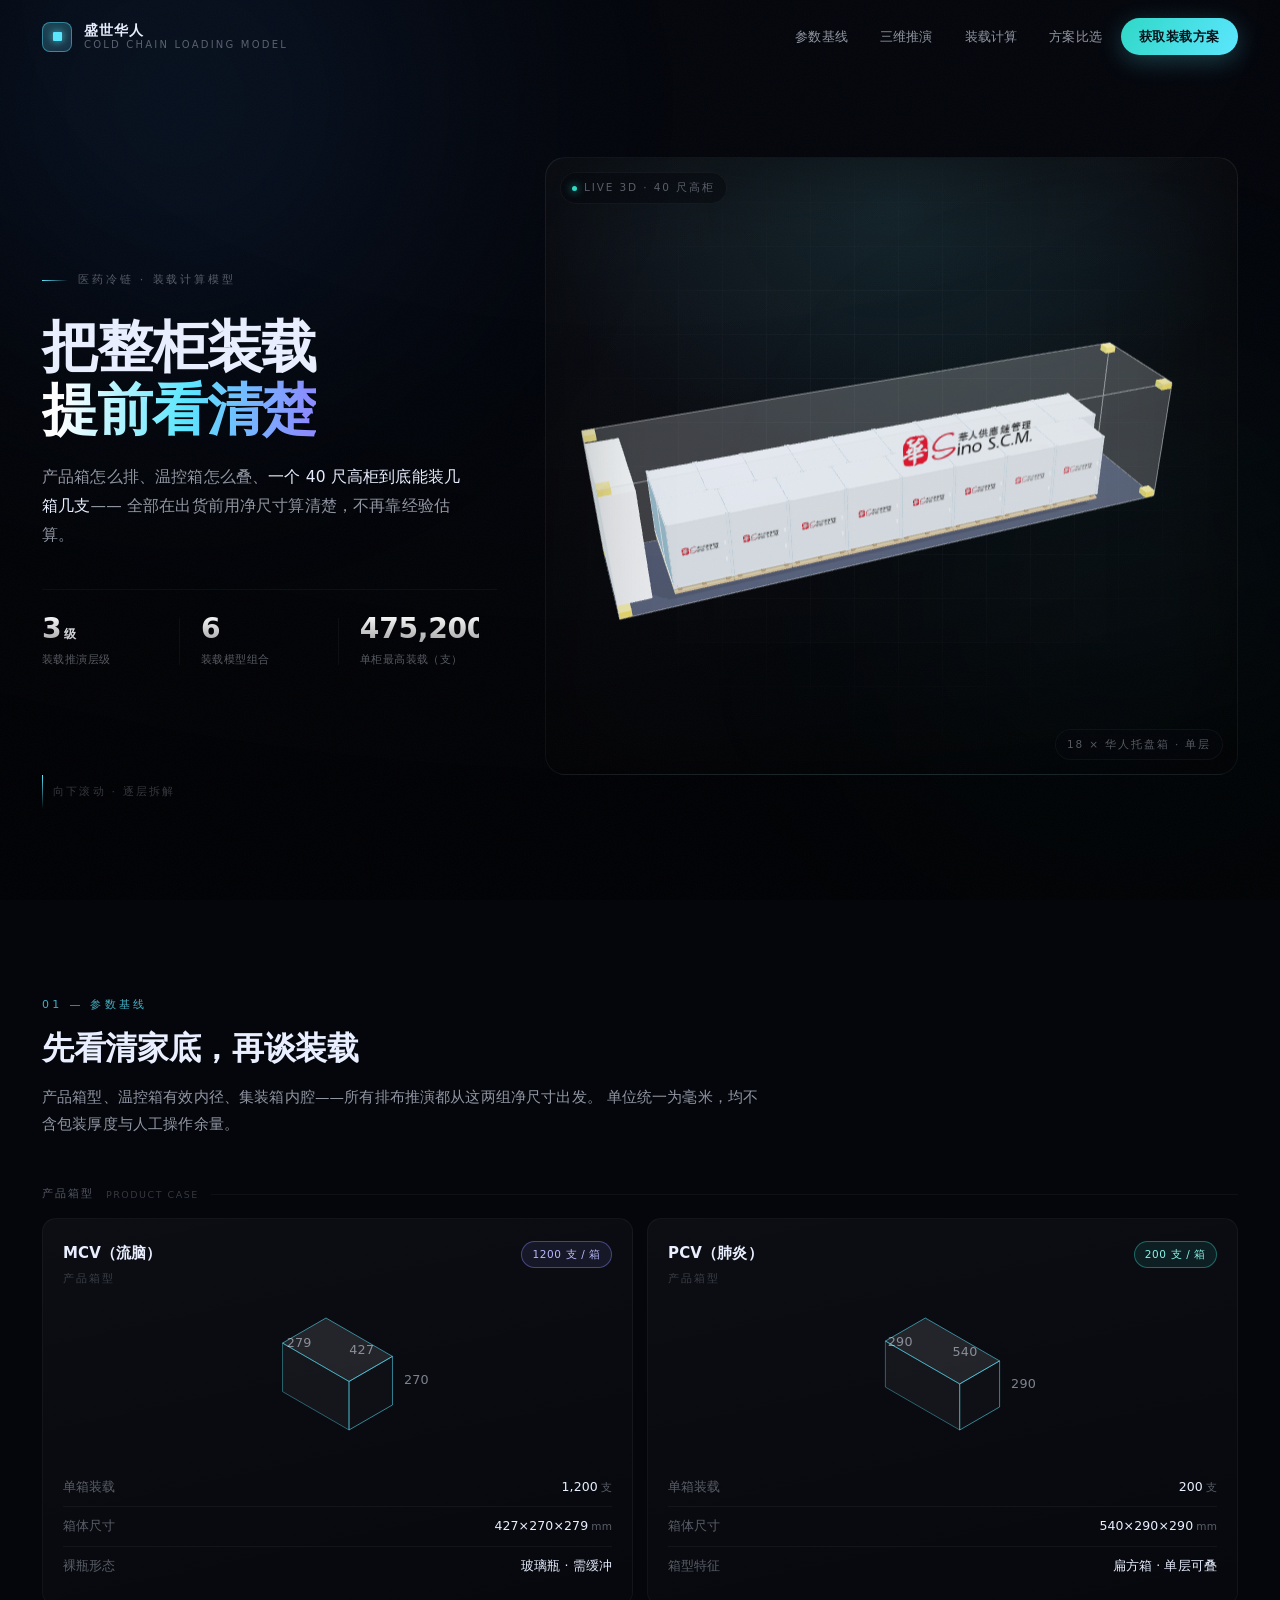
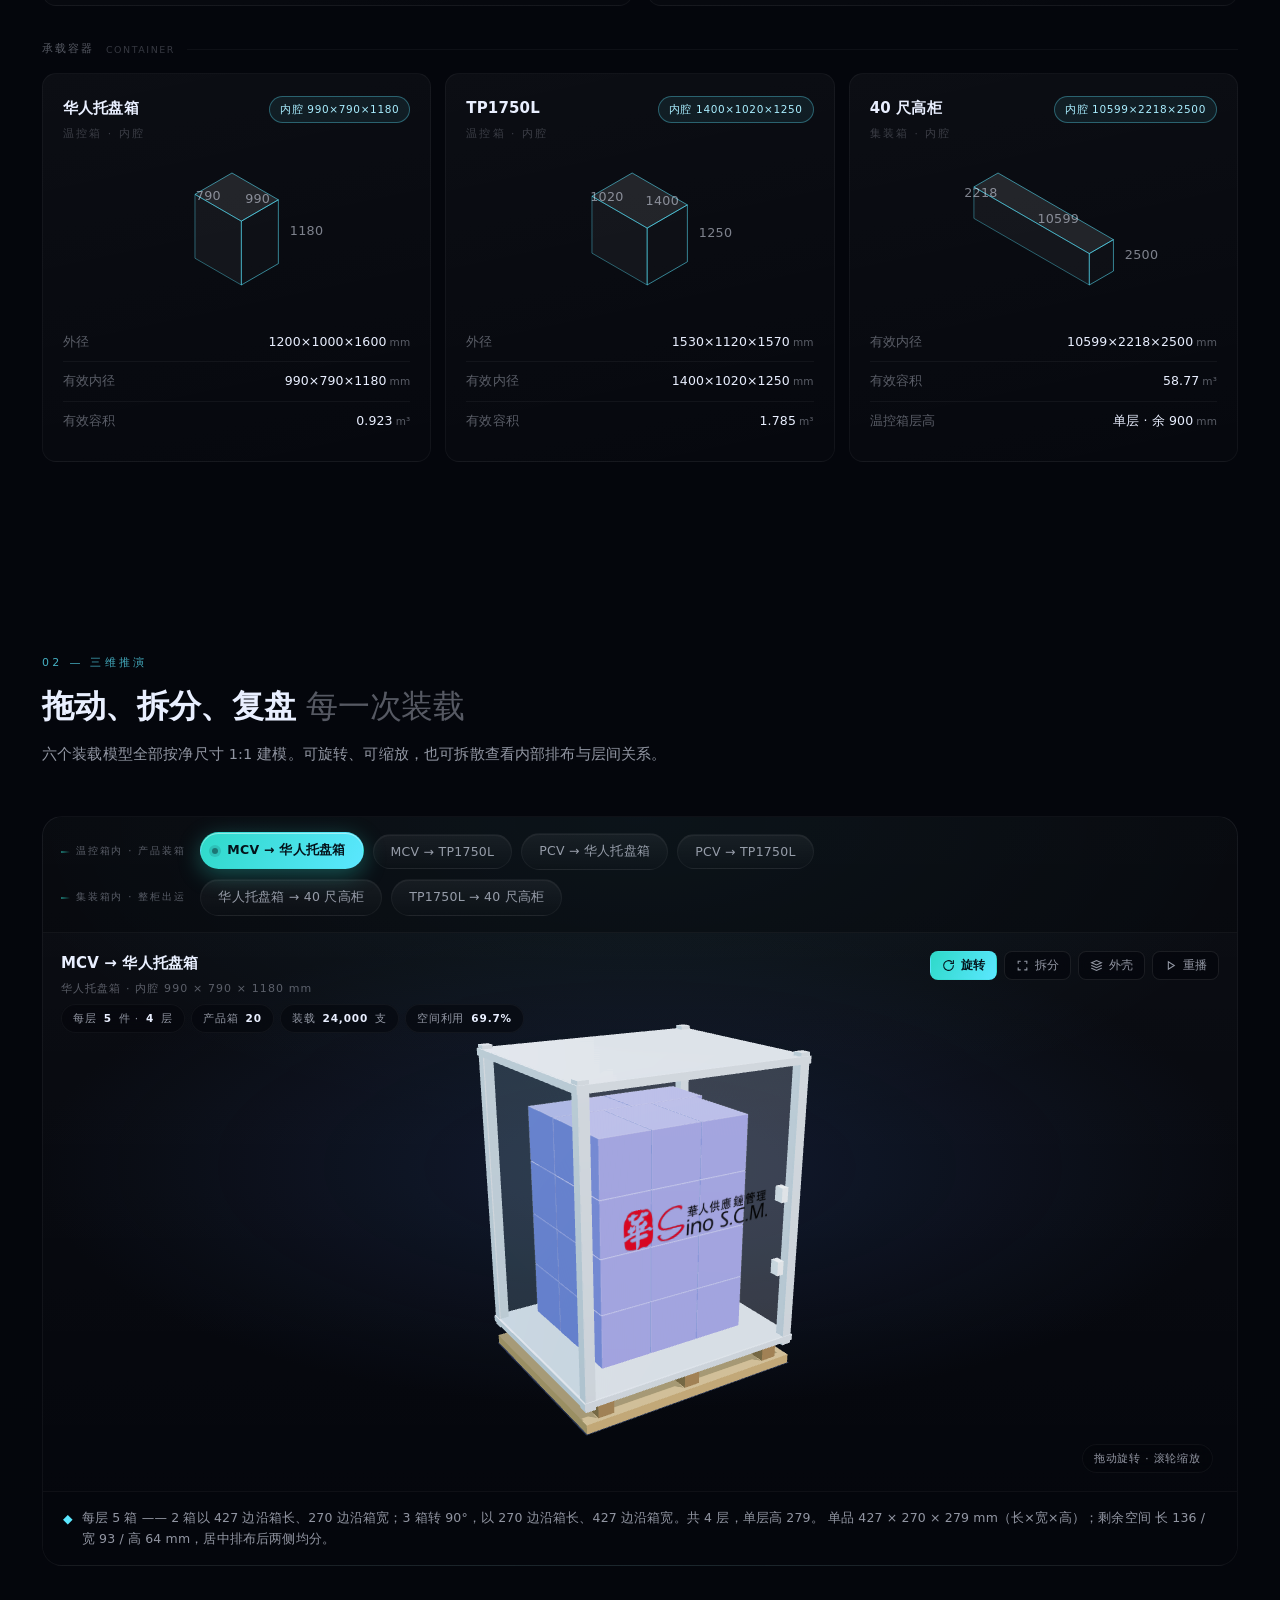
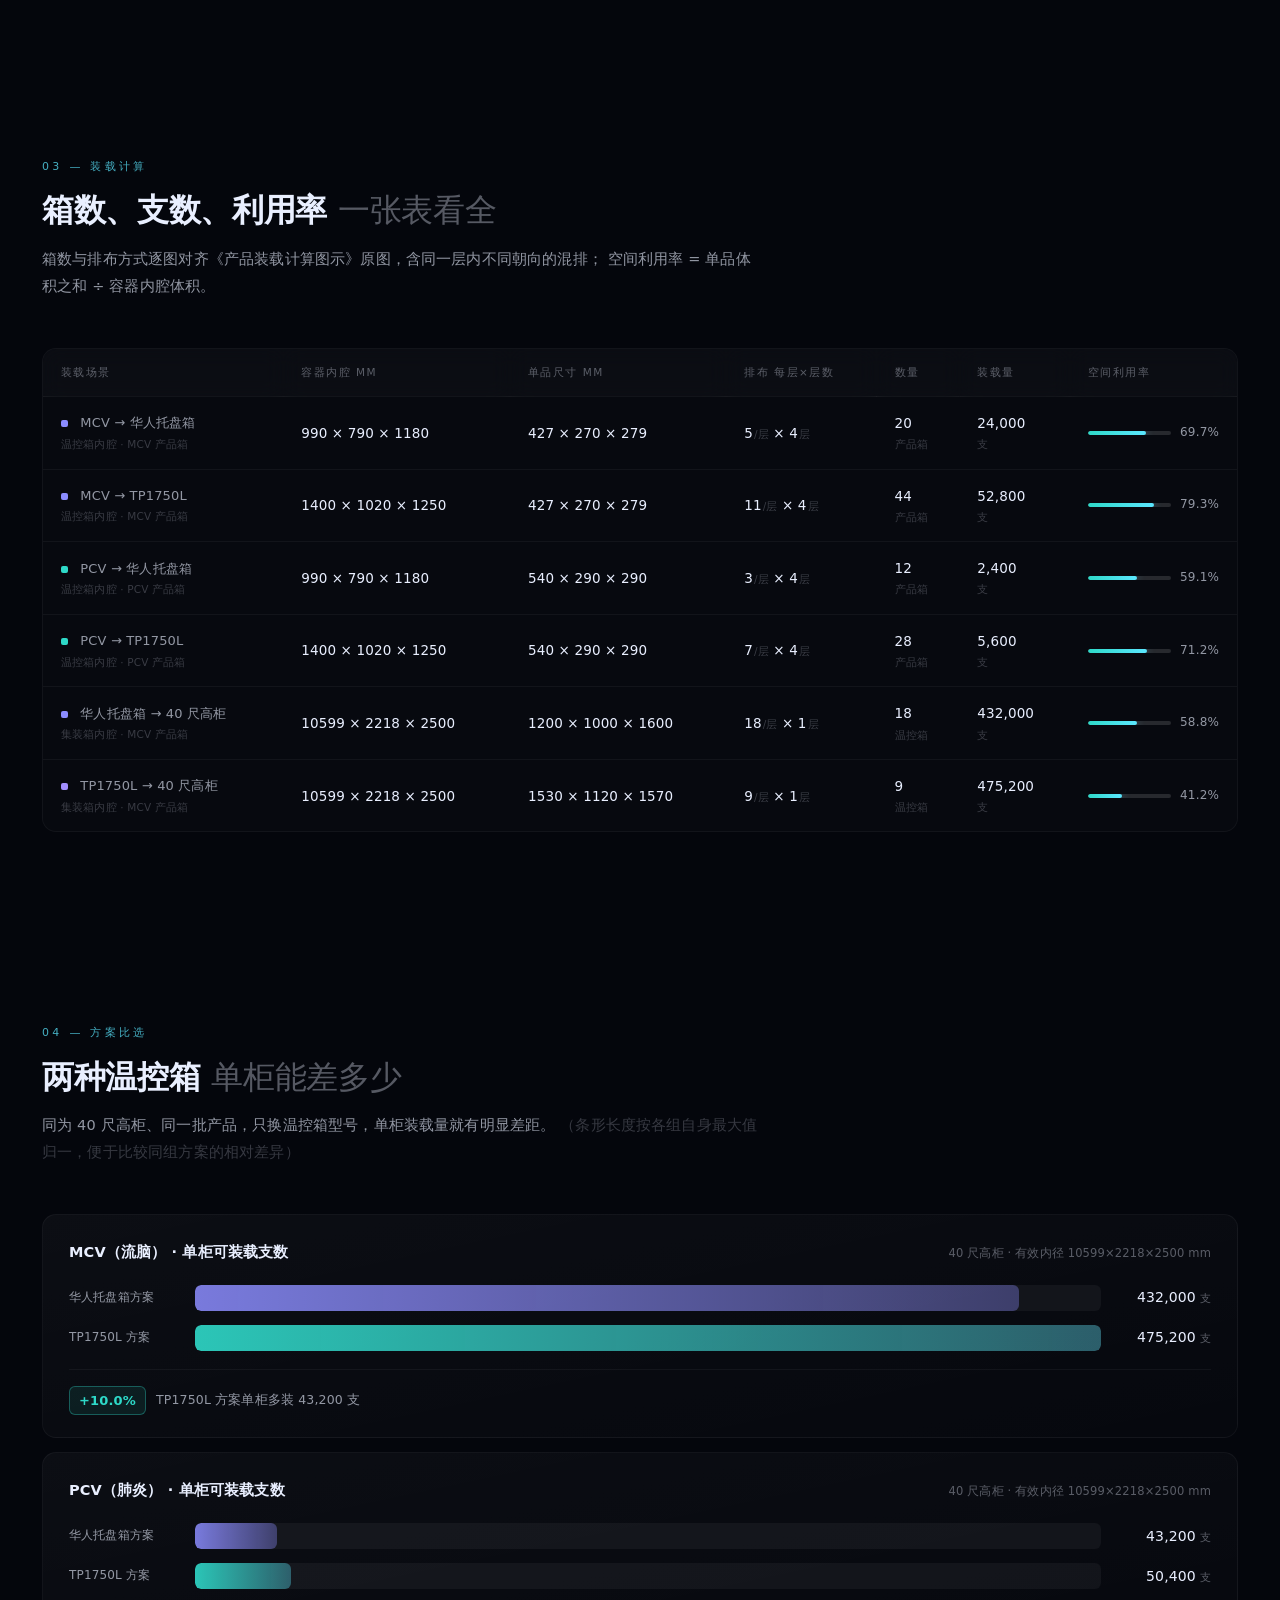
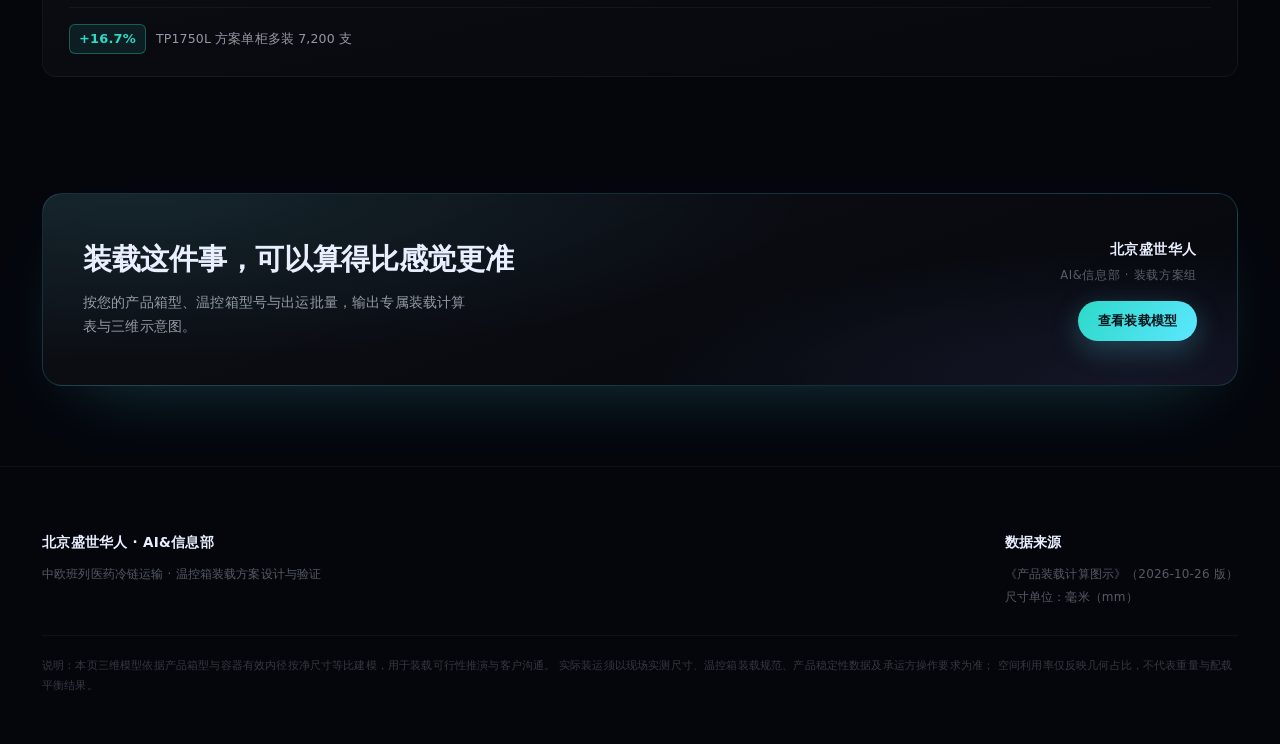
==== v2/index.html @ f52aaa2a "fix(v2): 恢复托盘箱配色 + 首屏集装箱展示区放大" ====
<!DOCTYPE html>
<html lang="zh-CN">
<head>
<meta charset="utf-8">
<meta name="viewport" content="width=device-width,initial-scale=1,viewport-fit=cover">
<meta name="theme-color" content="#04060C">
<meta name="robots" content="noindex,nofollow,noarchive">
<title>装载计算可视化 · 医药冷链温控箱与整柜装载方案</title>
<meta name="description" content="基于产品箱型、温控箱有效内径与 40 尺高柜内腔的三级装载模型，1:1 三维还原装箱效果，箱数、支数、空间利用率一屏看全。">
<link rel="icon" href="data:image/svg+xml,%3Csvg xmlns='http://www.w3.org/2000/svg' viewBox='0 0 32 32'%3E%3Crect width='32' height='32' rx='8' fill='%23070B14'/%3E%3Cpath d='M16 6l9 5v10l-9 5-9-5V11z' fill='none' stroke='%235BE7FF' stroke-width='2'/%3E%3C/svg%3E">
<link rel="stylesheet" href="styles.css?v=20261027c">
</head>
<body>

<div class="bg-layer"></div>
<div class="vignette"></div>
<div class="grain"></div>
<div class="progress" id="progress"></div>

<!-- ================= NAV ================= -->
<header class="nav" id="nav">
  <div class="wrap nav-inner">
    <div class="brand">
      <div class="brand-mark"><i></i></div>
      <div class="brand-txt">
        <b>盛世华人</b>
        <span>Cold Chain Loading Model</span>
      </div>
    </div>
    <nav class="nav-links">
      <a href="#params">参数基线</a>
      <a href="#stage-sec">三维推演</a>
      <a href="#calc">装载计算</a>
      <a href="#compare-sec">方案比选</a>
      <a href="#contact" class="nav-cta">获取装载方案</a>
    </nav>
  </div>
</header>

<main>

<!-- ================= HERO ================= -->
<section class="hero">
  <div class="wrap hero-grid grid-wrap">
    <div>
      <div class="eyebrow reveal">医药冷链 · 装载计算模型</div>
      <h1 class="reveal d1">
        把整柜装载<br>
        <span class="grad">提前看清楚</span>
      </h1>
      <p class="lede reveal d2">
        产品箱怎么排、温控箱怎么叠、<b>一个 40 尺高柜到底能装几箱几支</b>——
        全部在出货前用净尺寸算清楚，不再靠经验估算。
      </p>

      <div class="hero-stats reveal d3">
        <div class="hstat">
          <div class="n">3<span class="u">级</span></div>
          <div class="l">装载推演层级</div>
        </div>
        <div class="hstat">
          <div class="n" data-count="6">0</div>
          <div class="l">装载模型组合</div>
        </div>
        <div class="hstat">
          <div class="n" data-count="475200">0</div>
          <div class="l">单柜最高装载（支）</div>
        </div>
      </div>
    </div>

    <div class="hero-visual reveal d2">
      <div class="canvas-frame">
        <canvas id="heroCanvas"></canvas>
        <div class="frame-tag tl"><span class="dot"></span>Live 3D · 40 尺高柜</div>
        <div class="frame-tag br">18 × 华人托盘箱 · 单层</div>
      </div>
    </div>
  </div>

  <div class="wrap hint-wrap">
    <div class="scroll-hint"><span class="bar"></span>向下滚动 · 逐层拆解</div>
  </div>
</section>

<!-- ================= 参数 ================= -->
<section class="section" id="params">
  <div class="wrap">
    <div class="sec-head reveal">
      <div class="sec-index">01 — 参数基线</div>
      <h2 class="sec-title">先看清家底，再谈装载</h2>
      <p class="sec-sub">
        产品箱型、温控箱有效内径、集装箱内腔——所有排布推演都从这两组净尺寸出发。
        单位统一为毫米，均不含包装厚度与人工操作余量。
      </p>
    </div>
    <div class="grp-label reveal">产品箱型 <i>Product Case</i></div>
    <div class="cards p2" id="cardsProduct"></div>

    <div class="grp-label reveal">承载容器 <i>Container</i></div>
    <div class="cards p3" id="cardsCont"></div>
  </div>
</section>

<!-- ================= 3D 舞台 ================= -->
<section class="section" id="stage-sec">
  <div class="wrap">
    <div class="sec-head reveal">
      <div class="sec-index">02 — 三维推演</div>
      <h2 class="sec-title">拖动、拆分、复盘 <em>每一次装载</em></h2>
      <p class="sec-sub">
        六个装载模型全部按净尺寸 1:1 建模。可旋转、可缩放，也可拆散查看内部排布与层间关系。
      </p>
    </div>

    <div class="stage-shell reveal d1">
      <div class="stage-tabs" id="tabs"></div>

      <div class="stage">
        <canvas id="stageCanvas"></canvas>
        <div class="hud">
          <div class="hud-tl">
            <div class="hud-title" id="hudTitle">—</div>
            <div class="hud-sub" id="hudSub">—</div>
            <div id="hudChips"></div>
          </div>
          <div class="hud-tr">
            <button class="ctl on" id="btnRotate" title="自动旋转">
              <svg viewBox="0 0 24 24" fill="none" stroke="currentColor" stroke-width="2" stroke-linecap="round"><path d="M21 12a9 9 0 1 1-3-6.7"/><path d="M21 3v5h-5"/></svg>
              旋转
            </button>
            <button class="ctl" id="btnExplode" title="拆分视图">
              <svg viewBox="0 0 24 24" fill="none" stroke="currentColor" stroke-width="2" stroke-linecap="round"><path d="M4 8V4h4M20 16v4h-4M20 8V4h-4M4 16v4h4"/></svg>
              拆分
            </button>
            <button class="ctl" id="btnShell" title="外壳显隐">
              <svg viewBox="0 0 24 24" fill="none" stroke="currentColor" stroke-width="2" stroke-linecap="round"><path d="M3 7l9-4 9 4-9 4-9-4z"/><path d="M3 12l9 4 9-4"/><path d="M3 17l9 4 9-4"/></svg>
              外壳
            </button>
            <button class="ctl" id="btnReplay" title="重播装箱动画">
              <svg viewBox="0 0 24 24" fill="none" stroke="currentColor" stroke-width="2" stroke-linecap="round"><path d="M8 5v14l11-7z"/></svg>
              重播
            </button>
          </div>
          <div class="hud-br">
            <span class="hud-chip">拖动旋转 · 滚轮缩放</span>
          </div>
        </div>
      </div>

      <div class="stage-note" id="stageNote"></div>
    </div>
  </div>
</section>

<!-- ================= 计算表 ================= -->
<section class="section" id="calc">
  <div class="wrap">
    <div class="sec-head reveal">
      <div class="sec-index">03 — 装载计算</div>
      <h2 class="sec-title">箱数、支数、利用率 <em>一张表看全</em></h2>
      <p class="sec-sub">
        箱数与排布方式逐图对齐《产品装载计算图示》原图，含同一层内不同朝向的混排；
        空间利用率 = 单品体积之和 ÷ 容器内腔体积。
      </p>
    </div>

    <div class="tbl-wrap reveal d1">
      <table>
        <thead>
          <tr>
            <th>装载场景</th>
            <th>容器内腔 mm</th>
            <th>单品尺寸 mm</th>
            <th>排布 每层×层数</th>
            <th>数量</th>
            <th>装载量</th>
            <th>空间利用率</th>
          </tr>
        </thead>
        <tbody id="tblBody"></tbody>
      </table>
    </div>
  </div>
</section>

<!-- ================= 对比 ================= -->
<section class="section" id="compare-sec">
  <div class="wrap">
    <div class="sec-head reveal">
      <div class="sec-index">04 — 方案比选</div>
      <h2 class="sec-title">两种温控箱 <em>单柜能差多少</em></h2>
      <p class="sec-sub">
        同为 40 尺高柜、同一批产品，只换温控箱型号，单柜装载量就有明显差距。
        <span style="color:var(--ink-4)">（条形长度按各组自身最大值归一，便于比较同组方案的相对差异）</span>
      </p>
    </div>
    <div class="compare" id="compare"></div>
  </div>
</section>

</main>

<!-- ================= 结尾 CTA ================= -->
<section class="cta-band">
  <div class="wrap">
    <div class="cta-inner reveal">
      <div>
        <h2>装载这件事，<span class="grad">可以算得比感觉更准</span></h2>
        <p>按您的产品箱型、温控箱型号与出运批量，输出专属装载计算表与三维示意图。</p>
      </div>
      <div class="cta-side">
        <div class="cta-brand">北京盛世华人</div>
        <div class="cta-dept">AI&信息部 · 装载方案组</div>
        <a class="cta-btn" href="#params">查看装载模型</a>
      </div>
    </div>
  </div>
</section>

<!-- ================= FOOTER ================= -->
<footer class="footer" id="contact">
  <div class="wrap">
    <div class="footer-grid">
      <div>
        <h4>北京盛世华人 · AI&信息部</h4>
        <p>中欧班列医药冷链运输 · 温控箱装载方案设计与验证</p>
      </div>
      <div>
        <h4>数据来源</h4>
        <p>《产品装载计算图示》（2026-10-26 版）<br>尺寸单位：毫米（mm）</p>
      </div>
    </div>
    <div class="fine">
      说明：本页三维模型依据产品箱型与容器有效内径按净尺寸等比建模，用于装载可行性推演与客户沟通。
      实际装运须以现场实测尺寸、温控箱装载规范、产品稳定性数据及承运方操作要求为准；
      空间利用率仅反映几何占比，不代表重量与配载平衡结果。
    </div>
  </div>
</footer>

<script src="libs/three.min.js?v=20261027c"></script>
<script src="app.js?v=20261027c"></script>
</body>
</html>
---- v2/styles.css ----
/* ============================================================
   盛世华人 · 装载计算可视化  H5
   Design System / 2026
   ============================================================ */

:root {
  /* ---- Surface ---- */
  --bg:        #04060C;
  --bg-raise:  #080C15;
  --glass:     rgba(255,255,255,.035);
  --glass-2:   rgba(255,255,255,.055);
  --line:      rgba(255,255,255,.085);
  --line-soft: rgba(255,255,255,.045);

  /* ---- Ink ---- */
  --ink:   #E9EFFF;
  --ink-2: rgba(233,239,255,.62);
  --ink-3: rgba(233,239,255,.36);
  --ink-4: rgba(233,239,255,.22);

  /* ---- Accent ---- */
  --cyan:   #5BE7FF;
  --mint:   #2ED9C8;
  --violet: #8B8CFF;
  --gold:   #E9C983;

  /* ---- Metrics ---- */
  --maxw: 1260px;
  --r-lg: 20px;
  --r-md: 14px;
  --r-sm: 10px;

  /* ---- Motion ---- */
  --ease: cubic-bezier(.22,.61,.36,1);
}

* { margin:0; padding:0; box-sizing:border-box; }

html { scroll-behavior:smooth; -webkit-text-size-adjust:100%; }

body {
  background:var(--bg);
  color:var(--ink);
  font-family:"PingFang SC","HarmonyOS Sans SC","Source Han Sans SC","Hiragino Sans GB","Microsoft YaHei",system-ui,-apple-system,sans-serif;
  font-size:16px;
  line-height:1.65;
  letter-spacing:.01em;
  -webkit-font-smoothing:antialiased;
  -moz-osx-font-smoothing:grayscale;
  overflow-x:hidden;
}

::selection { background:rgba(91,231,255,.28); }

/* ---------- Ambient background ---------- */
.bg-layer { position:fixed; inset:0; z-index:0; pointer-events:none; overflow:hidden; }
.bg-layer::before,
.bg-layer::after {
  content:""; position:absolute; border-radius:50%; filter:blur(120px); opacity:.5;
}
.bg-layer::before {
  width:64vw; height:64vw; left:-18vw; top:-24vw;
  background:radial-gradient(circle,rgba(46,120,214,.30),transparent 66%);
}
.bg-layer::after {
  width:56vw; height:56vw; right:-16vw; top:26vh;
  background:radial-gradient(circle,rgba(46,217,200,.16),transparent 68%);
}
.grain {
  position:fixed; inset:0; z-index:9998; pointer-events:none; opacity:.028;
  background-image:url("data:image/svg+xml,%3Csvg xmlns='http://www.w3.org/2000/svg' width='140' height='140'%3E%3Cfilter id='n'%3E%3CfeTurbulence type='fractalNoise' baseFrequency='.85' numOctaves='3' stitchTiles='stitch'/%3E%3C/filter%3E%3Crect width='140' height='140' filter='url(%23n)'/%3E%3C/svg%3E");
}
.vignette {
  position:fixed; inset:0; z-index:1; pointer-events:none;
  background:radial-gradient(120% 90% at 50% 0%,transparent 40%,rgba(0,0,0,.55) 100%);
}

/* ---------- Layout ---------- */
.wrap { width:100%; max-width:var(--maxw); margin:0 auto; padding:0 32px; }
@media (max-width:760px){ .wrap { padding:0 20px; } }

main { position:relative; z-index:2; }

/* ---------- Scroll progress ---------- */
.progress {
  position:fixed; top:0; left:0; height:2px; width:0%;
  background:linear-gradient(90deg,var(--mint),var(--cyan),var(--violet));
  z-index:9999; box-shadow:0 0 14px rgba(91,231,255,.6);
}

/* ---------- Nav ---------- */
.nav {
  position:fixed; top:0; left:0; right:0; z-index:900;
  padding:18px 0;
  transition:background .4s var(--ease),backdrop-filter .4s var(--ease),padding .4s var(--ease),border-color .4s var(--ease);
  border-bottom:1px solid transparent;
}
.nav.solid {
  background:rgba(4,6,12,.72);
  backdrop-filter:blur(18px) saturate(140%);
  -webkit-backdrop-filter:blur(18px) saturate(140%);
  border-bottom-color:var(--line-soft);
  padding:12px 0;
}
.nav-inner { display:flex; align-items:center; justify-content:space-between; gap:24px; }
.brand { display:flex; align-items:center; gap:12px; }
.brand-mark {
  width:30px; height:30px; position:relative; flex:0 0 auto;
  border:1px solid rgba(91,231,255,.5); border-radius:8px;
  display:grid; place-items:center;
  background:linear-gradient(150deg,rgba(91,231,255,.16),rgba(139,140,255,.08));
  box-shadow:0 0 22px rgba(91,231,255,.18) inset;
}
.brand-mark i {
  width:9px; height:9px; background:var(--cyan); border-radius:1px;
  box-shadow:0 0 10px var(--cyan);
  animation:pulse 2.6s ease-in-out infinite;
}
@keyframes pulse { 0%,100%{opacity:1;transform:scale(1)} 50%{opacity:.55;transform:scale(.82)} }
.brand-txt { display:flex; flex-direction:column; line-height:1.25; }
.brand-txt b { font-size:14px; font-weight:600; letter-spacing:.06em; }
.brand-txt span { font-size:10px; letter-spacing:.22em; color:var(--ink-3); text-transform:uppercase; }

.nav-links { display:flex; align-items:center; gap:6px; }
.nav-links a {
  color:var(--ink-2); text-decoration:none; font-size:13px; padding:7px 13px; border-radius:999px;
  transition:color .25s,background .25s;
}
.nav-links a:hover { color:var(--ink); background:var(--glass-2); }
.nav-cta {
  font-size:12.5px; color:#04121A !important; font-weight:600;
  background:linear-gradient(120deg,var(--mint),var(--cyan));
  padding:8px 18px !important; border-radius:999px; letter-spacing:.04em;
  box-shadow:0 6px 24px rgba(91,231,255,.24);
}
@media (max-width:860px){ .nav-links a:not(.nav-cta){ display:none; } }
@media (max-width:520px){
  .brand-txt span { display:none; }
  .nav-cta { font-size:12px !important; padding:7px 14px !important; white-space:nowrap; }
  .nav { padding:14px 0; }
  .hstat { min-width:0; }
  .hstat .l { font-size:11px; }
}

/* ---------- Hero ---------- */
.hero {
  position:relative; padding:120px 0 48px; min-height:100svh;
  display:flex; flex-direction:column; justify-content:center;
}
.hero > .wrap.hint-wrap { position:relative; height:40px; flex:0 0 auto; }
.hero-grid {
  display:grid; grid-template-columns:minmax(0,0.82fr) minmax(0,1.25fr);
  gap:48px; align-items:center; width:100%;
}
@media (max-width:1000px){
  .hero { padding:112px 0 40px; min-height:auto; }
  .hero-grid { grid-template-columns:1fr; gap:30px; }
  .canvas-frame { aspect-ratio:1.05 / 1; }
}

.eyebrow {
  display:inline-flex; align-items:center; gap:10px;
  font-size:11px; letter-spacing:.26em; text-transform:uppercase; color:var(--ink-3);
  margin-bottom:26px;
}
.eyebrow::before {
  content:""; width:26px; height:1px; background:linear-gradient(90deg,var(--cyan),transparent);
}

h1 {
  font-size:clamp(34px,4.4vw,62px);
  line-height:1.12; font-weight:600; letter-spacing:-.02em;
  margin-bottom:22px;
}
h1 .dim { color:var(--ink-3); font-weight:300; }
h1 .grad {
  background:linear-gradient(96deg,#FFFFFF 8%,var(--cyan) 52%,var(--violet) 96%);
  -webkit-background-clip:text; background-clip:text; color:transparent;
}
.lede {
  font-size:15.5px; color:var(--ink-2); line-height:1.85; max-width:44ch;
  font-weight:300;
}
.lede b { color:var(--ink); font-weight:500; }

.hero-stats {
  display:flex; gap:0; margin-top:40px;
  border-top:1px solid var(--line-soft); padding-top:24px; flex-wrap:wrap;
}
.hstat { flex:1 1 0; min-width:120px; padding-right:18px; position:relative; }
.hstat + .hstat { padding-left:22px; }
.hstat + .hstat::before {
  content:""; position:absolute; left:0; top:4px; bottom:4px; width:1px; background:var(--line-soft);
}
.hstat .n {
  font-family:"DIN Alternate","Helvetica Neue",system-ui,sans-serif;
  font-size:clamp(22px,2.2vw,31px); font-weight:600; letter-spacing:-.01em;
  font-variant-numeric:tabular-nums; line-height:1.1; white-space:nowrap;
  background:linear-gradient(180deg,#fff,rgba(255,255,255,.62));
  -webkit-background-clip:text; background-clip:text; color:transparent;
}
.hstat .u { font-size:12px; color:var(--ink-3); margin-left:3px; -webkit-text-fill-color:var(--ink-3); }
.hstat .l { font-size:11px; color:var(--ink-3); margin-top:6px; letter-spacing:.04em; white-space:nowrap; }

/* hero canvas frame */
.hero-visual { position:relative; }
.canvas-frame {
  position:relative; width:100%; aspect-ratio:1.12 / 1; min-height:460px;
  border-radius:var(--r-lg);
  background:
    radial-gradient(80% 70% at 50% 8%,rgba(91,231,255,.10),transparent 64%),
    linear-gradient(170deg,rgba(255,255,255,.045),rgba(255,255,255,.008));
  border:1px solid var(--line-soft);
  overflow:hidden;
}
.canvas-frame::before {
  content:""; position:absolute; inset:0; z-index:2; pointer-events:none;
  border-radius:inherit; box-shadow:inset 0 0 110px rgba(0,0,0,.5);
}
.canvas-frame::after {
  content:""; position:absolute; inset:0; pointer-events:none;
  background-image:
    linear-gradient(rgba(255,255,255,.028) 1px,transparent 1px),
    linear-gradient(90deg,rgba(255,255,255,.028) 1px,transparent 1px);
  background-size:44px 44px;
  mask-image:radial-gradient(75% 75% at 50% 45%,#000 20%,transparent 78%);
  -webkit-mask-image:radial-gradient(75% 75% at 50% 45%,#000 20%,transparent 78%);
}
.canvas-frame canvas { display:block; width:100%; height:100%; }
.frame-tag {
  position:absolute; z-index:3; font-size:10.5px; letter-spacing:.18em; text-transform:uppercase;
  color:var(--ink-3); padding:6px 11px; border:1px solid var(--line-soft); border-radius:999px;
  background:rgba(4,6,12,.5); backdrop-filter:blur(8px);
}
.frame-tag.tl { left:14px; top:14px; }
.frame-tag.br { right:14px; bottom:14px; }
.frame-tag .dot { display:inline-block; width:5px; height:5px; border-radius:50%; background:var(--mint); margin-right:7px; vertical-align:middle; box-shadow:0 0 8px var(--mint); }

.scroll-hint {
  position:absolute; left:32px; bottom:6px; display:flex; align-items:center; gap:10px;
  font-size:11px; letter-spacing:.2em; color:var(--ink-4); text-transform:uppercase;
}
.scroll-hint .bar { width:1px; height:34px; background:linear-gradient(var(--cyan),transparent); }
@media (max-width:1000px){ .scroll-hint { display:none; } }

/* ---------- Section shell ---------- */
.section { position:relative; padding:96px 0; }
.section.tight { padding:64px 0; }
.sec-head { margin-bottom:48px; max-width:720px; }
.sec-index {
  font-family:"DIN Alternate",system-ui,sans-serif; font-size:11px; letter-spacing:.3em;
  color:var(--cyan); opacity:.75; margin-bottom:14px;
}
.sec-title { font-size:clamp(24px,2.5vw,34px); font-weight:600; letter-spacing:-.01em; line-height:1.3; }
.sec-title em { font-style:normal; color:var(--ink-3); font-weight:300; }
.sec-sub { margin-top:14px; color:var(--ink-2); font-size:14.5px; line-height:1.85; font-weight:300; }

/* ---------- Param cards ---------- */
.cards { display:grid; gap:14px; }
.cards.p2 { grid-template-columns:repeat(2,minmax(0,1fr)); }
.cards.p3 { grid-template-columns:repeat(3,minmax(0,1fr)); }

.grp-label {
  display:flex; align-items:center; gap:12px;
  font-size:11px; letter-spacing:.18em; color:var(--ink-3);
  margin:0 0 14px;
}
.grp-label:not(:first-child) { margin-top:34px; }
.grp-label i {
  font-style:normal; font-size:9.5px; letter-spacing:.16em;
  color:var(--ink-4); text-transform:uppercase;
}
.grp-label::after { content:""; flex:1; height:1px; background:var(--line-soft); }

@media (max-width:860px){
  .cards.p2, .cards.p3 { grid-template-columns:1fr; }
}
.pcard {
  position:relative; padding:22px 20px 20px; border-radius:var(--r-md);
  background:linear-gradient(168deg,var(--glass),rgba(255,255,255,.012));
  border:1px solid var(--line-soft);
  transition:border-color .35s var(--ease),transform .35s var(--ease),background .35s var(--ease);
  overflow:hidden;
}
.pcard:hover { border-color:rgba(91,231,255,.32); transform:translateY(-3px); }
.pcard::before {
  content:""; position:absolute; inset:0; opacity:0; transition:opacity .4s;
  background:radial-gradient(70% 60% at 50% 0%,rgba(91,231,255,.10),transparent 70%);
}
.pcard:hover::before { opacity:1; }
.pcard-top { display:flex; align-items:flex-start; justify-content:space-between; gap:10px; position:relative; }
.pcard h3 { font-size:15px; font-weight:600; letter-spacing:.01em; }
.pcard .kick { font-size:10.5px; letter-spacing:.2em; text-transform:uppercase; color:var(--ink-4); margin-top:5px; }
.pill {
  font-size:10.5px; padding:4px 10px; border-radius:999px; letter-spacing:.06em;
  border:1px solid var(--line); color:var(--ink-2); white-space:nowrap;
}
.pill.violet { color:#B9BAFF; border-color:rgba(139,140,255,.4); background:rgba(139,140,255,.09); }
.pill.mint   { color:#8BF2E6; border-color:rgba(46,217,200,.4);  background:rgba(46,217,200,.09); }
.pill.cyan   { color:#A9EEFF; border-color:rgba(91,231,255,.34); background:rgba(91,231,255,.08); }

.iso-box { width:100%; height:168px; display:block; margin:2px 0 0; }
.iso-box .f-top { fill:rgba(255,255,255,.10); }
.iso-box .f-left { fill:rgba(255,255,255,.045); }
.iso-box .f-right { fill:rgba(255,255,255,.02); }
.iso-box .edge { fill:none; stroke:rgba(91,231,255,.55); stroke-width:1; vector-effect:non-scaling-stroke; }
.iso-box .dim-line { stroke:rgba(255,255,255,.16); stroke-width:1; stroke-dasharray:3 3; }
.iso-box .dim-txt { fill:rgba(233,239,255,.52); font-size:10px; font-family:"DIN Alternate",system-ui,sans-serif; letter-spacing:.02em; }

.spec { display:flex; flex-direction:column; gap:0; margin-top:10px; position:relative; }
.spec-row {
  display:flex; align-items:baseline; justify-content:space-between; gap:12px;
  padding:9px 0; border-top:1px solid var(--line-soft); font-size:12.5px;
}
.spec-row:first-child { border-top:none; }
.spec-row .k { color:var(--ink-3); }
.spec-row .v {
  font-family:"DIN Alternate","Helvetica Neue",system-ui,sans-serif;
  font-variant-numeric:tabular-nums; letter-spacing:.01em; color:var(--ink);
  font-weight:500;
}
.spec-row .v small { color:var(--ink-3); font-size:10.5px; margin-left:3px; }

/* ---------- 3D Stage ---------- */
.stage-shell {
  position:relative; border-radius:var(--r-lg); overflow:hidden;
  border:1px solid var(--line-soft);
  background:
    radial-gradient(90% 70% at 50% 0%,rgba(91,231,255,.07),transparent 60%),
    linear-gradient(180deg,rgba(255,255,255,.035),rgba(255,255,255,.004));
}
.stage-tabs {
  display:flex; flex-direction:column; gap:9px; padding:16px 18px;
  border-bottom:1px solid var(--line-soft);
  background:rgba(4,6,12,.4);
}
.tab-row { display:flex; flex-wrap:wrap; align-items:center; gap:9px; }
.tab-group-label {
  position:relative; font-size:10px; letter-spacing:.18em; text-transform:uppercase;
  color:var(--ink-3); flex:0 0 auto; min-width:112px; white-space:nowrap; margin-right:6px;
  padding-left:15px;
}
.tab-group-label::before {
  content:""; position:absolute; left:0; top:50%; width:9px; height:1px;
  background:linear-gradient(90deg,var(--mint),transparent); transform:translateY(-50%);
}
@media (max-width:700px){
  .tab-group-label { flex:1 0 100%; margin-bottom:3px; }
}
.tab {
  position:relative; appearance:none; cursor:pointer; font-family:inherit;
  font-size:12.5px; font-weight:500; letter-spacing:.02em;
  padding:9px 17px; border-radius:999px; overflow:hidden; white-space:nowrap;
  color:var(--ink-2);
  border:1px solid var(--line-soft);
  background:linear-gradient(180deg,rgba(255,255,255,.055),rgba(255,255,255,.012));
  box-shadow:inset 0 1px 0 rgba(255,255,255,.05);
  transition:color .3s var(--ease), border-color .3s var(--ease), background .3s var(--ease), transform .3s var(--ease), box-shadow .3s var(--ease);
}
.tab::before {
  content:""; position:absolute; top:0; left:-60%; width:55%; height:100%;
  background:linear-gradient(100deg,transparent,rgba(255,255,255,.18),transparent);
  transform:skewX(-18deg); transition:transform .6s var(--ease); pointer-events:none;
}
.tab:hover {
  color:var(--ink); border-color:rgba(91,231,255,.4);
  background:var(--glass-2); transform:translateY(-1px);
}
.tab:hover::before { transform:translateX(340%) skewX(-18deg); }
.tab.on {
  color:#04121A; font-weight:700;
  border-color:transparent;
  background:linear-gradient(120deg,var(--mint),var(--cyan));
  box-shadow:0 6px 22px rgba(46,217,200,.34), inset 0 1px 0 rgba(255,255,255,.45);
  transform:translateY(-1px);
}
.tab.on::before { display:none; }
.tab.on::after {
  content:""; position:absolute; left:11px; top:50%; width:6px; height:6px;
  border-radius:50%; background:rgba(4,18,26,.5); transform:translateY(-50%);
  box-shadow:0 0 0 3px rgba(4,18,26,.12);
}
.tab.on { padding-left:26px; }

.stage {
  position:relative; height:clamp(400px,62vh,600px);
  background:radial-gradient(70% 60% at 50% 42%,rgba(28,44,80,.5),rgba(4,6,12,0) 72%);
}
.stage canvas { display:block; width:100%; height:100%; cursor:grab; touch-action:none; }
.stage canvas:active { cursor:grabbing; }

.hud { position:absolute; inset:0; pointer-events:none; padding:18px; z-index:2; }
.hud-tl { position:absolute; left:18px; top:18px; }
.hud-br { position:absolute; right:18px; bottom:18px; text-align:right; }
.hud-tr { position:absolute; right:18px; top:18px; display:flex; gap:7px; pointer-events:auto; }

.hud-title { font-size:15px; font-weight:600; letter-spacing:.01em; }
.hud-sub { font-size:11px; color:var(--ink-3); letter-spacing:.1em; margin-top:4px; }
.hud-chip {
  display:inline-flex; align-items:center; gap:7px;
  font-size:10.5px; letter-spacing:.08em; color:var(--ink-2);
  padding:5px 11px; border-radius:999px; border:1px solid var(--line-soft);
  background:rgba(4,6,12,.55); backdrop-filter:blur(8px); margin-right:6px; margin-top:6px;
}
.hud-chip b {
  font-family:"DIN Alternate",system-ui,sans-serif; color:var(--ink); font-weight:600;
  font-variant-numeric:tabular-nums;
}

.ctl {
  appearance:none; cursor:pointer; font-family:inherit; font-size:11.5px;
  padding:6px 11px; border-radius:8px; border:1px solid var(--line);
  background:rgba(4,6,12,.62); color:var(--ink-2);
  backdrop-filter:blur(10px); transition:all .22s var(--ease);
  display:inline-flex; align-items:center; gap:6px;
}
.ctl:hover { color:var(--ink); border-color:rgba(91,231,255,.4); }
.ctl.on { color:#04121A; background:linear-gradient(120deg,var(--mint),var(--cyan)); border-color:transparent; font-weight:600; }
.ctl svg { width:13px; height:13px; }

.stage-note {
  padding:16px 20px; border-top:1px solid var(--line-soft);
  font-size:12.5px; color:var(--ink-2); background:rgba(4,6,12,.3);
  display:flex; align-items:flex-start; gap:9px;
}
.stage-note .mk { color:var(--cyan); flex:0 0 auto; margin-top:1px; }

/* ---------- Table ---------- */
.tbl-wrap { border-radius:var(--r-md); border:1px solid var(--line-soft); overflow:auto; background:rgba(255,255,255,.014); }
table { width:100%; border-collapse:collapse; min-width:820px; }
thead th {
  text-align:left; font-size:10.5px; letter-spacing:.14em; text-transform:uppercase;
  color:var(--ink-3); font-weight:500; padding:15px 18px; white-space:nowrap;
  border-bottom:1px solid var(--line);
  background:rgba(255,255,255,.02);
  position:sticky; top:0; backdrop-filter:blur(10px);
}
tbody td {
  padding:15px 18px; font-size:13px; border-bottom:1px solid var(--line-soft); color:var(--ink-2);
  vertical-align:middle;
}
tbody tr:last-child td { border-bottom:none; }
tbody tr { transition:background .22s; }
tbody tr:hover { background:rgba(91,231,255,.035); }
td.strong { color:var(--ink); font-weight:500; }
td.num {
  font-family:"DIN Alternate","Helvetica Neue",system-ui,sans-serif;
  font-variant-numeric:tabular-nums; color:var(--ink); font-size:13.5px; letter-spacing:.01em;
}
td .sub { display:block; font-size:10.5px; color:var(--ink-4); margin-top:2px; }
td.lay { white-space:nowrap; }
td.lay i { font-style:normal; font-size:10.5px; color:var(--ink-4); margin-left:1px; }
.swatch { display:inline-block; width:7px; height:7px; border-radius:2px; margin-right:8px; vertical-align:middle; }
.meter { display:flex; align-items:center; gap:9px; }
.meter .track { flex:1; height:4px; border-radius:2px; background:rgba(255,255,255,.13); min-width:56px; overflow:hidden; }
.meter .fill { height:100%; border-radius:2px; background:linear-gradient(90deg,var(--mint),var(--cyan)); box-shadow:0 0 10px rgba(91,231,255,.45); }
.meter .pct { font-family:"DIN Alternate",system-ui,sans-serif; font-size:12px; color:var(--ink-2); font-variant-numeric:tabular-nums; min-width:38px; text-align:right; }

/* ---------- Compare ---------- */
.compare { display:grid; grid-template-columns:1fr; gap:14px; }
.cmp-card {
  padding:26px 26px 22px; border-radius:var(--r-md); border:1px solid var(--line-soft);
  background:linear-gradient(168deg,var(--glass),rgba(255,255,255,.01));
}
.cmp-head { display:flex; align-items:baseline; justify-content:space-between; gap:14px; margin-bottom:20px; flex-wrap:wrap; }
.cmp-head h3 { font-size:14.5px; font-weight:600; }
.cmp-head .note { font-size:11.5px; color:var(--ink-3); }
.bar-row { display:grid; grid-template-columns:112px 1fr auto; gap:14px; align-items:center; margin-bottom:14px; }
.bar-row:last-child { margin-bottom:0; }
.bar-label { font-size:12px; color:var(--ink-2); }
.bar-track { height:26px; border-radius:6px; background:rgba(255,255,255,.045); position:relative; overflow:hidden; }
.bar-fill {
  height:100%; border-radius:6px; width:0; transition:width 1.1s var(--ease);
  position:relative;
}
.bar-fill.a { background:linear-gradient(90deg,rgba(139,140,255,.85),rgba(139,140,255,.35)); }
.bar-fill.b { background:linear-gradient(90deg,rgba(46,217,200,.9),rgba(91,231,255,.35)); }
.bar-val {
  font-family:"DIN Alternate",system-ui,sans-serif; font-size:14px; font-variant-numeric:tabular-nums;
  color:var(--ink); min-width:96px; text-align:right; letter-spacing:.01em;
}
.bar-val small { color:var(--ink-3); font-size:10.5px; margin-left:4px; }
.cmp-foot {
  margin-top:18px; padding-top:16px; border-top:1px solid var(--line-soft);
  display:flex; align-items:center; gap:10px; font-size:12.5px; color:var(--ink-2); flex-wrap:wrap;
}
.delta {
  font-family:"DIN Alternate",system-ui,sans-serif; font-weight:600; font-size:13px;
  color:var(--mint); font-variant-numeric:tabular-nums;
  padding:3px 9px; border-radius:6px; border:1px solid rgba(46,217,200,.34); background:rgba(46,217,200,.09);
}

/* ---------- Footer ---------- */
.footer { padding:64px 0 48px; border-top:1px solid var(--line-soft); margin-top:40px; position:relative; z-index:2; }
.footer-grid { display:flex; justify-content:space-between; gap:36px; flex-wrap:wrap; align-items:flex-start; }
.footer h4 { font-size:13.5px; font-weight:600; margin-bottom:10px; letter-spacing:.02em; }
.footer p { font-size:12px; color:var(--ink-3); line-height:1.9; max-width:52ch; }
.footer .fine { margin-top:26px; padding-top:20px; border-top:1px solid var(--line-soft); font-size:11px; color:var(--ink-4); line-height:1.8; }

/* ---------- Reveal ---------- */
.reveal { opacity:0; transform:translateY(22px); transition:opacity .9s var(--ease),transform .9s var(--ease); }
.reveal.in { opacity:1; transform:none; }
.reveal.d1 { transition-delay:.08s; }
.reveal.d2 { transition-delay:.16s; }
.reveal.d3 { transition-delay:.24s; }
.reveal.d4 { transition-delay:.32s; }

@media (prefers-reduced-motion:reduce){
  .reveal { opacity:1 !important; transform:none !important; transition:none !important; }
  html { scroll-behavior:auto; }
  .brand-mark i { animation:none; }
}

/* ============================================================
   移动端适配
   ============================================================ */
@media (max-width:760px){
  /* 场景切换：横向滚动条 */
  .stage-tabs {
    flex-direction:row; flex-wrap:nowrap; overflow-x:auto;
    gap:8px; padding:12px 14px; scrollbar-width:none;
  }
  .stage-tabs::-webkit-scrollbar { display:none; }
  .tab-row { flex-wrap:nowrap; flex:0 0 auto; gap:7px; }
  .tab-group-label { display:none; }
  .tab { font-size:12px; padding:7px 13px; }

  /* 控件移到画布底部，避免遮挡标题 */
  .hud-tl { left:14px; right:14px; top:14px; }
  .hud-tr {
    top:auto; bottom:12px; left:14px; right:14px;
    justify-content:flex-start; flex-wrap:wrap;
  }
  .hud-br { display:none; }
  .hud-chip { font-size:9.5px; padding:4px 8px; margin-top:5px; }
  .hud-title { font-size:14px; }
  .stage { height:clamp(360px,58vh,520px); }
  .stage-note { font-size:11.5px; line-height:1.7; }

  /* 计算表：纵向卡片 */
  .tbl-wrap { border:none; background:none; overflow:visible; }
  table { min-width:0; width:100%; }
  thead { display:none; }
  tbody tr {
    display:block; margin-bottom:10px; padding:4px 16px 8px;
    border:1px solid var(--line-soft); border-radius:12px;
    background:linear-gradient(170deg,rgba(255,255,255,.035),rgba(255,255,255,.008));
  }
  tbody tr:hover { background:linear-gradient(170deg,rgba(255,255,255,.035),rgba(255,255,255,.008)); }
  tbody td {
    display:flex; align-items:center; justify-content:space-between; gap:12px;
    padding:9px 0; border-bottom:1px solid var(--line-soft); font-size:12.5px;
  }
  tbody td::before {
    content:attr(data-label); color:var(--ink-3); font-size:11px; flex:0 0 auto;
  }
  tbody td:first-child {
    display:block; padding:14px 0 11px; border-bottom:1px solid var(--line);
  }
  tbody td:first-child::before { display:none; }
  tbody tr td:last-child { border-bottom:none; }
  td .sub { display:inline; margin-left:6px; }
  .meter { flex:1; max-width:170px; }

  /* 对比条 */
  .bar-row { grid-template-columns:1fr auto; row-gap:6px; }
  .bar-label { grid-column:1 / -1; }
  .bar-val { min-width:0; }
  .cmp-card { padding:20px 18px 16px; }

  .sec-head { margin-bottom:32px; }
  .section { padding:64px 0; }
}

/* ============================================================
   结尾 CTA
   ============================================================ */
.cta-band { position:relative; z-index:2; padding:20px 0 40px; }
.cta-inner {
  display:flex; align-items:center; justify-content:space-between; gap:40px; flex-wrap:wrap;
  padding:44px 40px; border-radius:var(--r-lg);
  border:1px solid rgba(91,231,255,.16);
  background:
    radial-gradient(90% 140% at 8% 0%,rgba(91,231,255,.10),transparent 62%),
    radial-gradient(70% 120% at 92% 100%,rgba(139,140,255,.10),transparent 60%),
    linear-gradient(160deg,rgba(255,255,255,.045),rgba(255,255,255,.008));
  box-shadow:0 30px 80px -40px rgba(91,231,255,.28);
}
.cta-inner h2 {
  font-size:clamp(22px,2.3vw,30px); font-weight:600; letter-spacing:-.01em; line-height:1.35;
  margin-bottom:10px;
}
.cta-inner p { font-size:13.5px; color:var(--ink-2); font-weight:300; max-width:46ch; line-height:1.8; }
.cta-side { text-align:right; }
.cta-brand { font-size:14px; font-weight:600; letter-spacing:.04em; }
.cta-dept { font-size:11.5px; color:var(--ink-3); margin-top:5px; letter-spacing:.06em; }
.cta-btn {
  display:inline-flex; align-items:center; gap:8px; margin-top:16px;
  font-size:12.5px; font-weight:600; color:#04121A; text-decoration:none;
  padding:10px 20px; border-radius:999px;
  background:linear-gradient(120deg,var(--mint),var(--cyan));
  box-shadow:0 8px 28px rgba(91,231,255,.26);
  transition:transform .25s var(--ease),box-shadow .25s var(--ease);
}
.cta-btn:hover { transform:translateY(-2px); box-shadow:0 12px 34px rgba(91,231,255,.34); }
@media (max-width:760px){
  .cta-inner { padding:30px 24px; gap:24px; }
  .cta-side { text-align:left; width:100%; }
  .cta-btn { margin-top:12px; }
}

@media (max-width:560px){
  .hero-stats { display:grid; grid-template-columns:repeat(3,1fr); border-top:1px solid var(--line-soft); }
  .hstat { min-width:0; padding-right:8px; }
  .hstat + .hstat { padding-left:12px; }
  .hstat .n { font-size:20px; }
  .hstat .l { white-space:normal; font-size:10px; line-height:1.45; }
  .hero { padding:104px 0 28px; }
}
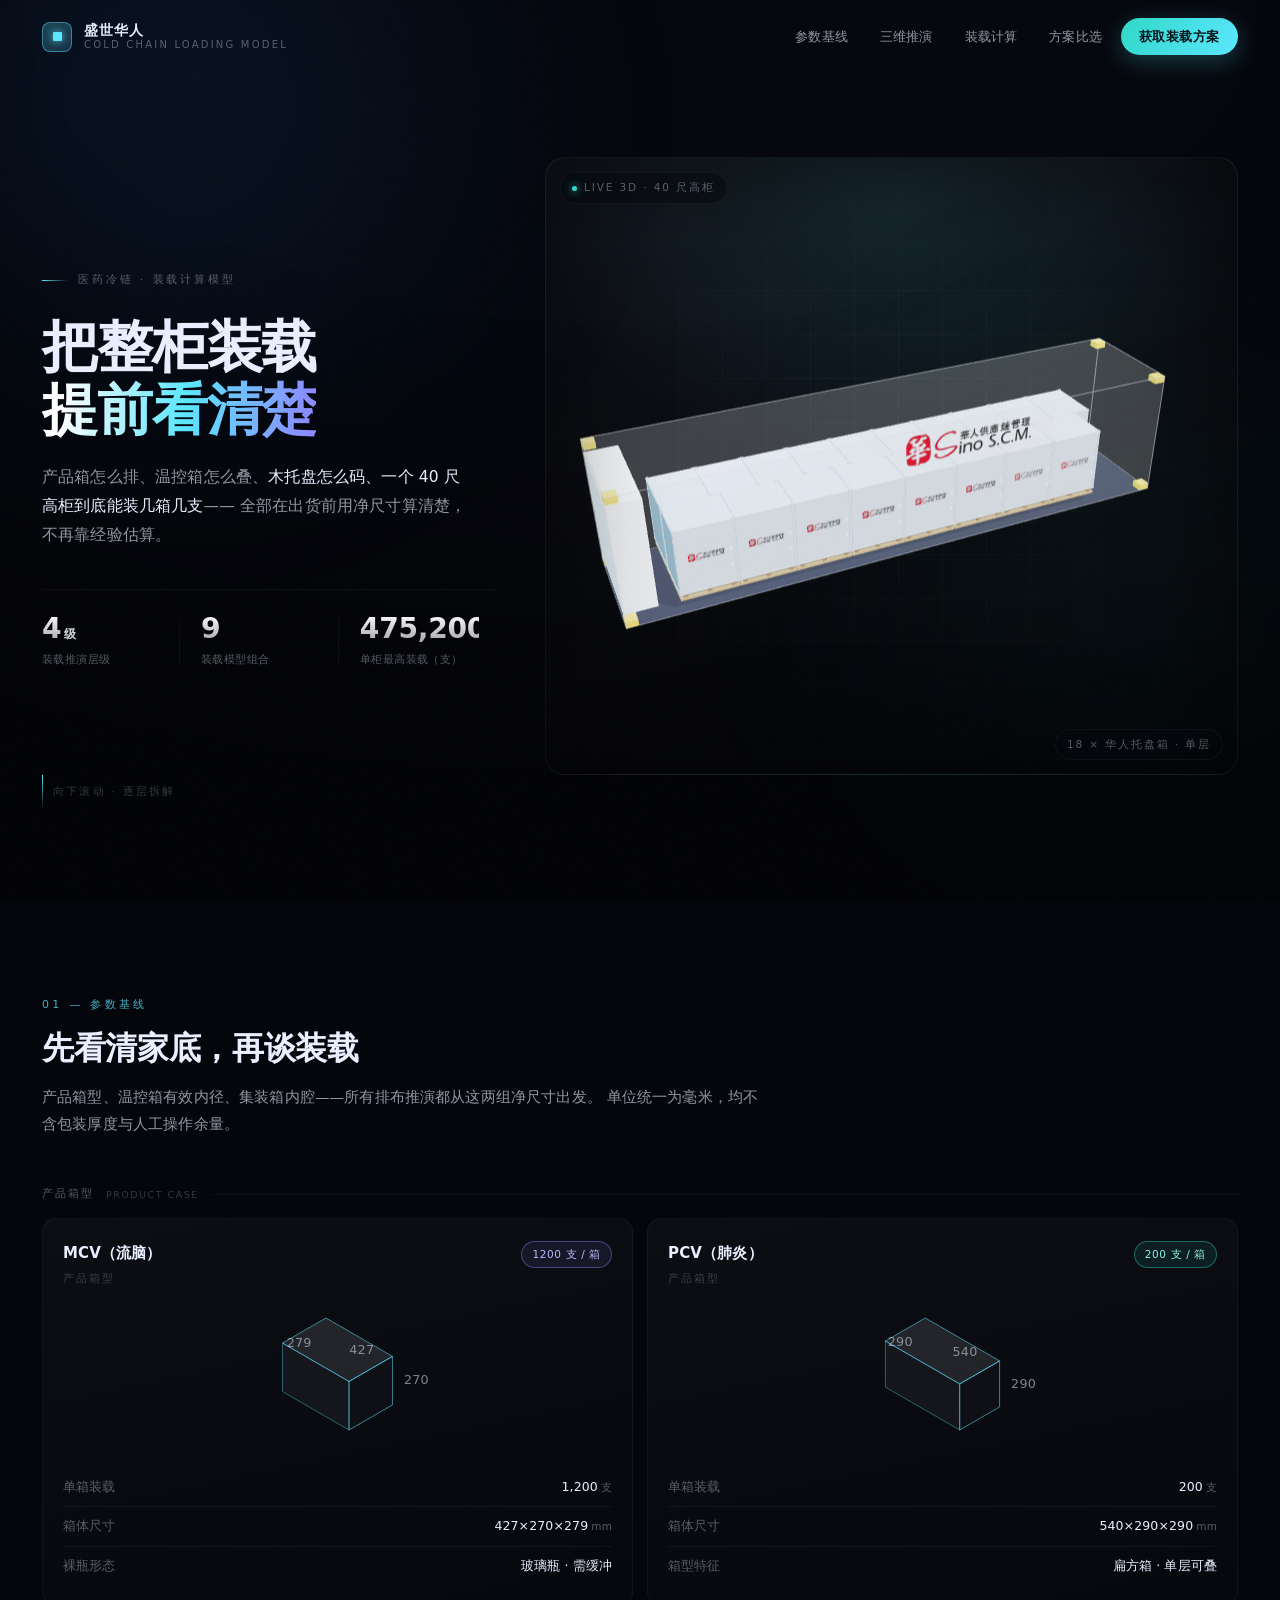
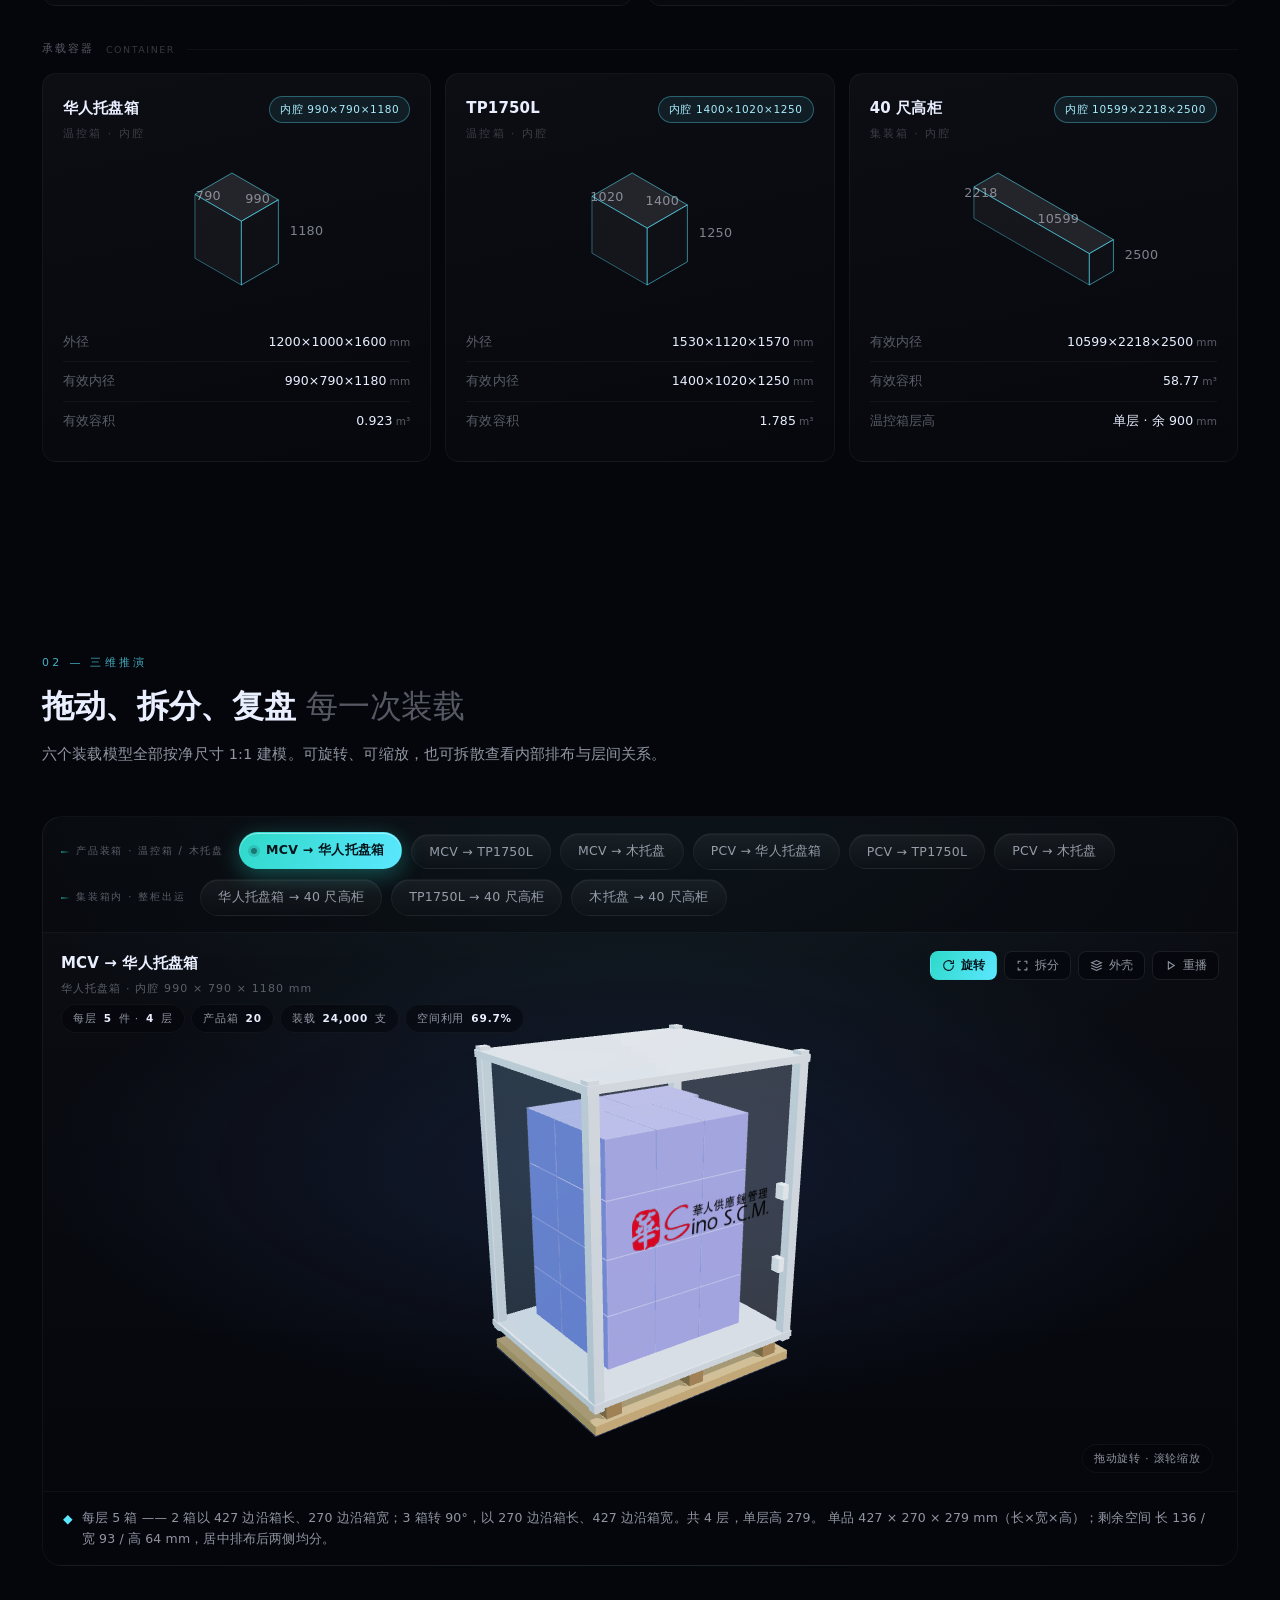
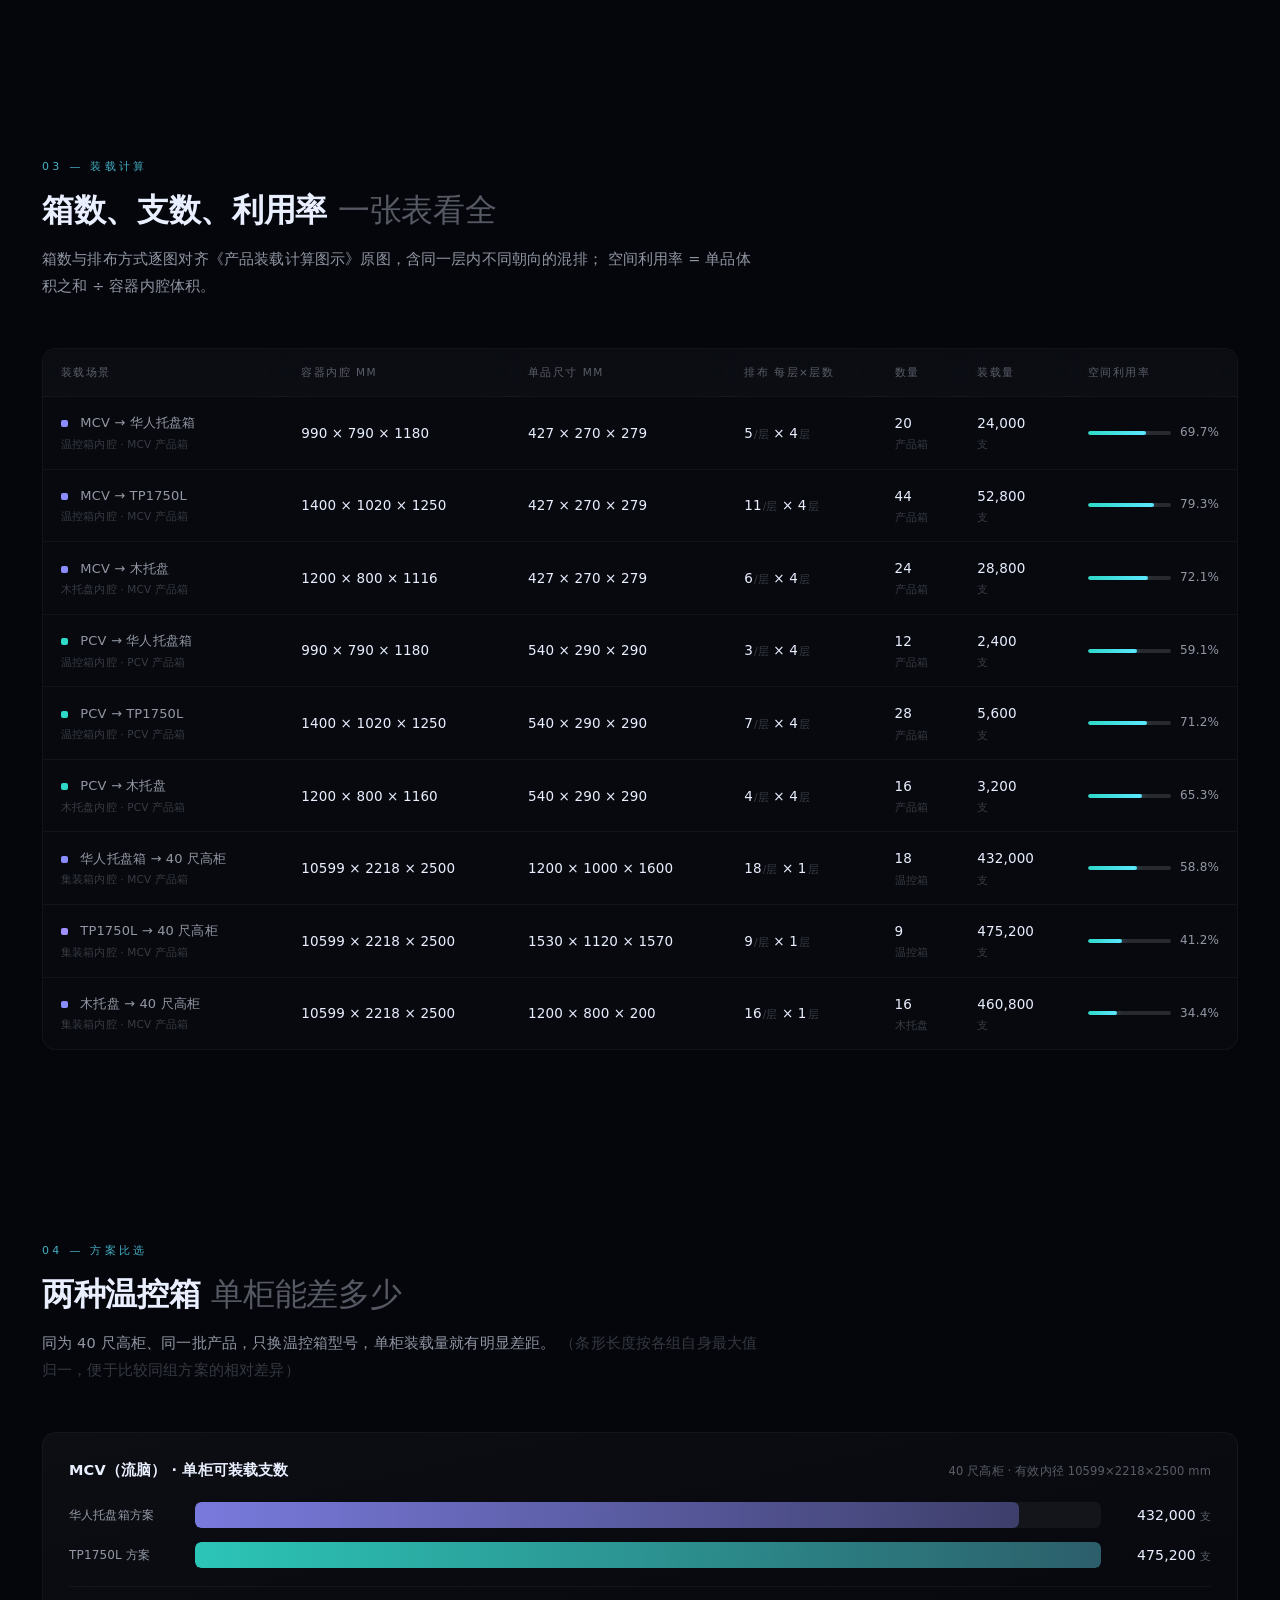
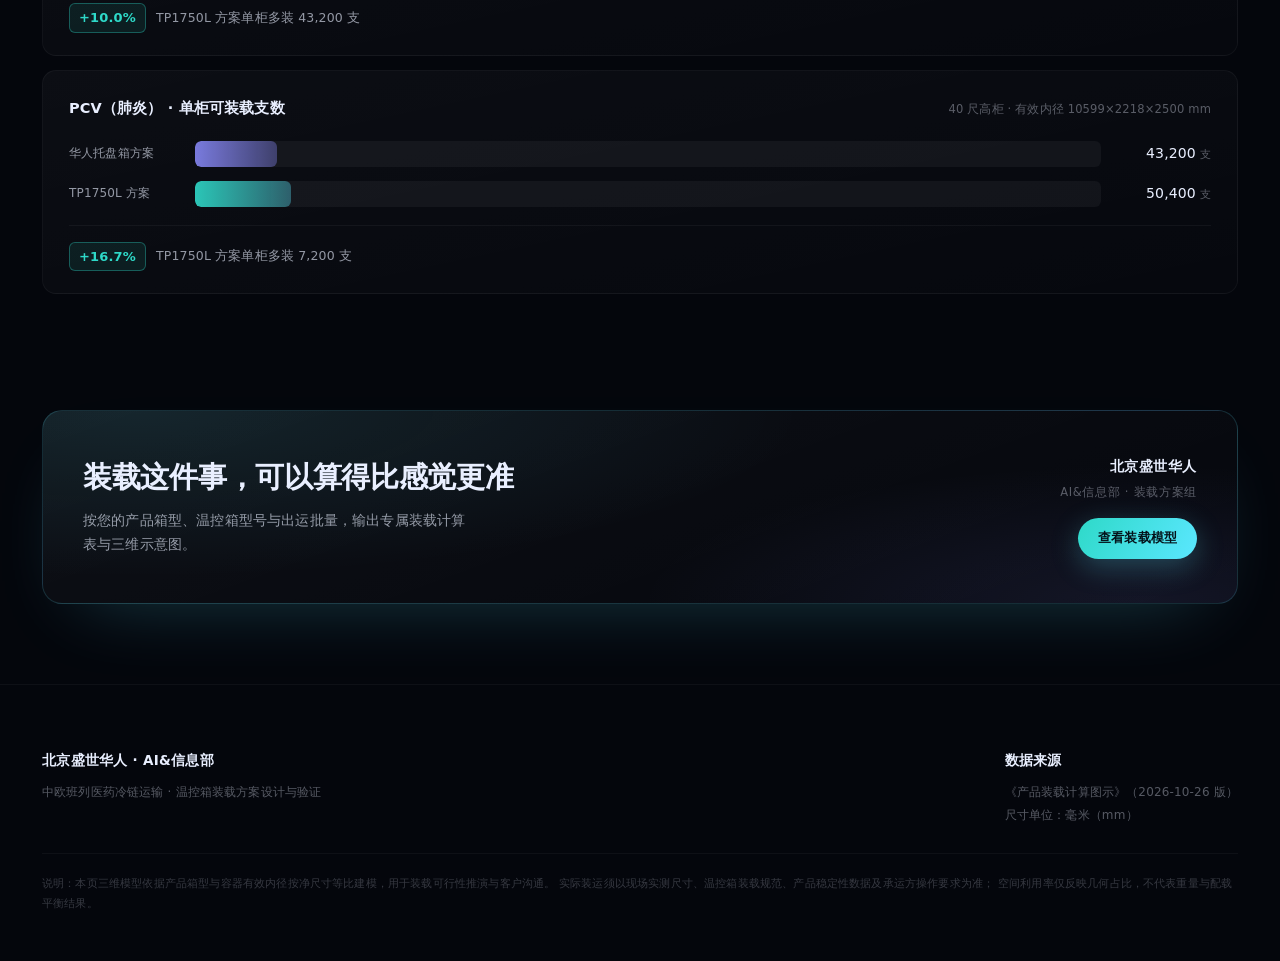
==== commit 355221b8: "feat(v2): 新增 MCV/PCV→木托盘、木托盘→40尺高柜 三个装载场景（V3）" ====
--- a/v2/index.html
+++ b/v2/index.html
@@ -5,10 +5,10 @@
 <meta name="viewport" content="width=device-width,initial-scale=1,viewport-fit=cover">
 <meta name="theme-color" content="#04060C">
 <meta name="robots" content="noindex,nofollow,noarchive">
-<title>装载计算可视化 · 医药冷链温控箱与整柜装载方案</title>
-<meta name="description" content="基于产品箱型、温控箱有效内径与 40 尺高柜内腔的三级装载模型，1:1 三维还原装箱效果，箱数、支数、空间利用率一屏看全。">
+<title>装载计算可视化 · 医药冷链温控箱 / 木托盘 / 整柜装载方案</title>
+<meta name="description" content="基于产品箱型、温控箱有效内径、木托盘尺寸与 40 尺高柜内腔的多级装载模型，1:1 三维还原装箱效果，箱数、支数、空间利用率一屏看全。">
 <link rel="icon" href="data:image/svg+xml,%3Csvg xmlns='http://www.w3.org/2000/svg' viewBox='0 0 32 32'%3E%3Crect width='32' height='32' rx='8' fill='%23070B14'/%3E%3Cpath d='M16 6l9 5v10l-9 5-9-5V11z' fill='none' stroke='%235BE7FF' stroke-width='2'/%3E%3C/svg%3E">
-<link rel="stylesheet" href="styles.css?v=20261027c">
+<link rel="stylesheet" href="styles.css?v=v3wood20261027">
 </head>
 <body>
 
@@ -49,17 +49,17 @@
         <span class="grad">提前看清楚</span>
       </h1>
       <p class="lede reveal d2">
-        产品箱怎么排、温控箱怎么叠、<b>一个 40 尺高柜到底能装几箱几支</b>——
+        产品箱怎么排、温控箱怎么叠、<b>木托盘怎么码、一个 40 尺高柜到底能装几箱几支</b>——
         全部在出货前用净尺寸算清楚，不再靠经验估算。
       </p>
 
       <div class="hero-stats reveal d3">
         <div class="hstat">
-          <div class="n">3<span class="u">级</span></div>
+          <div class="n">4<span class="u">级</span></div>
           <div class="l">装载推演层级</div>
         </div>
         <div class="hstat">
-          <div class="n" data-count="6">0</div>
+          <div class="n" data-count="9">0</div>
           <div class="l">装载模型组合</div>
         </div>
         <div class="hstat">
@@ -239,7 +239,7 @@
   </div>
 </footer>
 
-<script src="libs/three.min.js?v=20261027c"></script>
-<script src="app.js?v=20261027c"></script>
+<script src="libs/three.min.js?v=v3wood20261027"></script>
+<script src="app.js?v=v3wood20261027"></script>
 </body>
 </html>
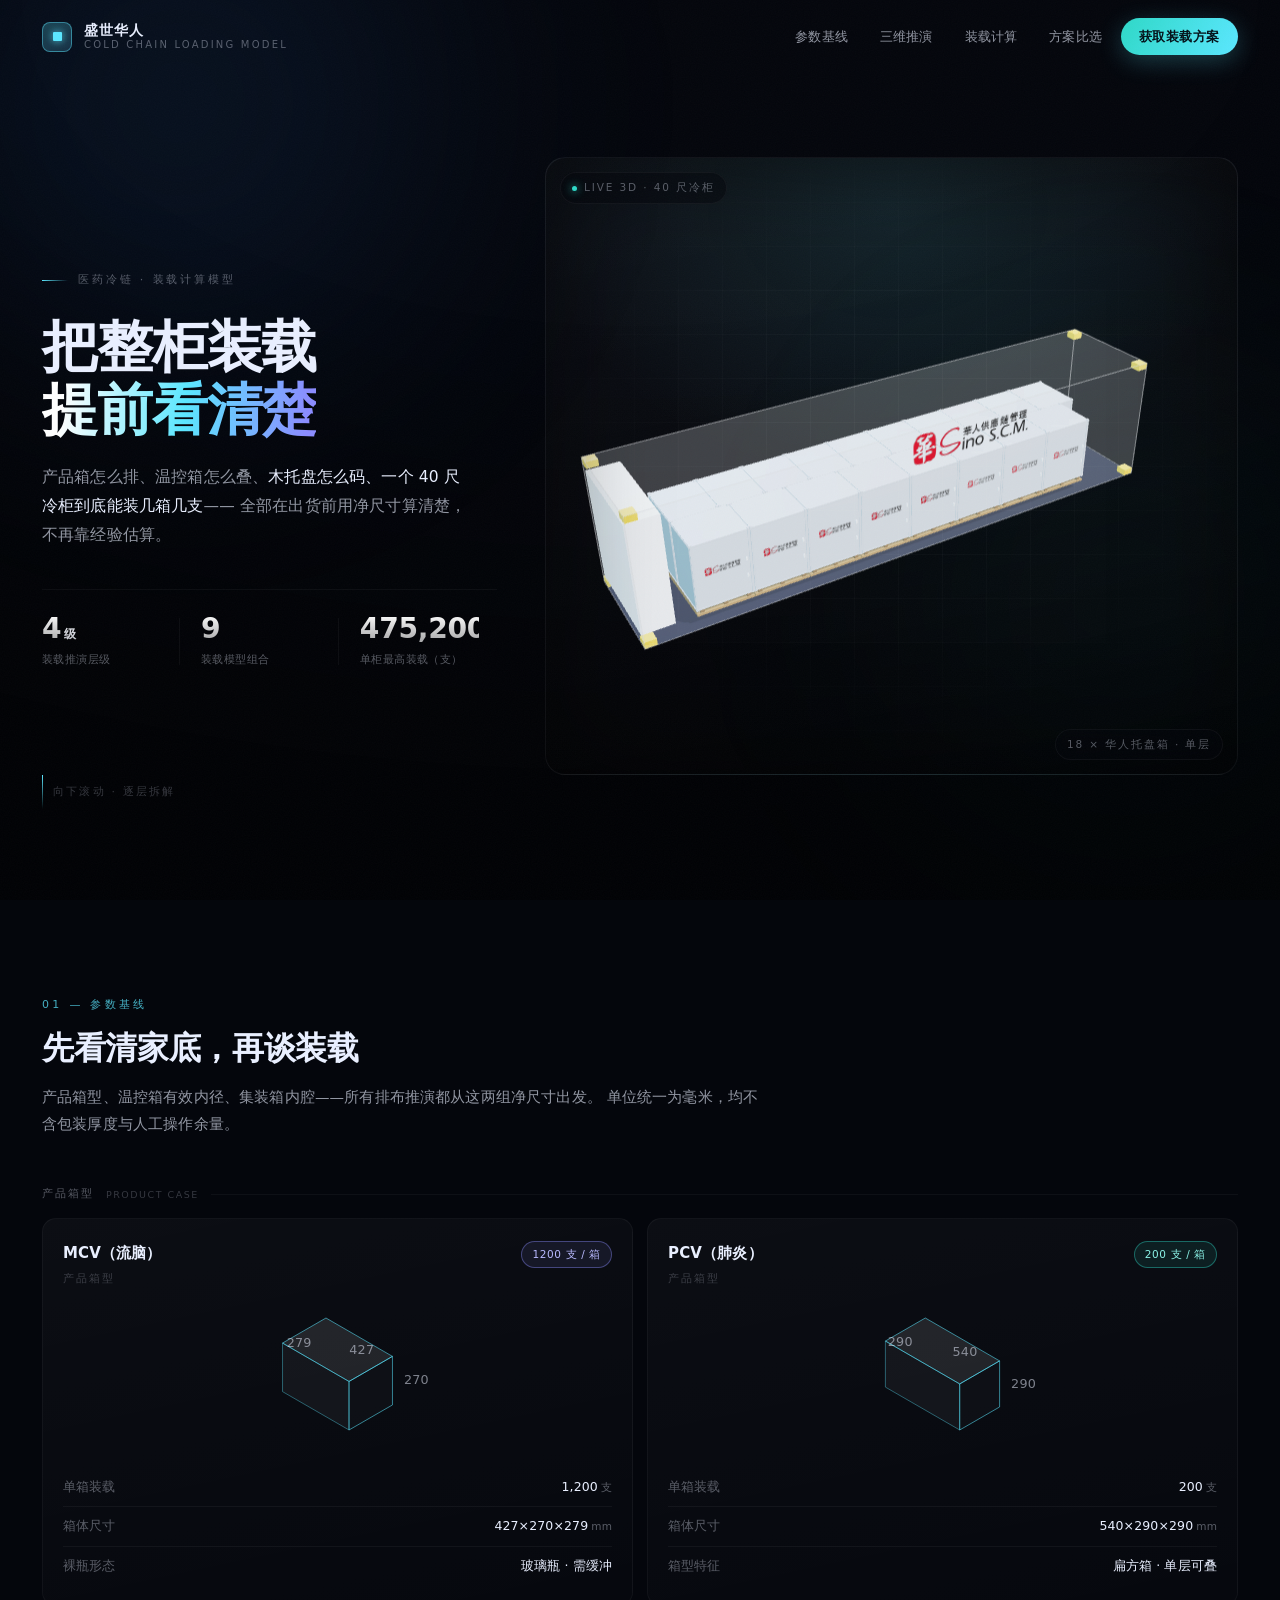
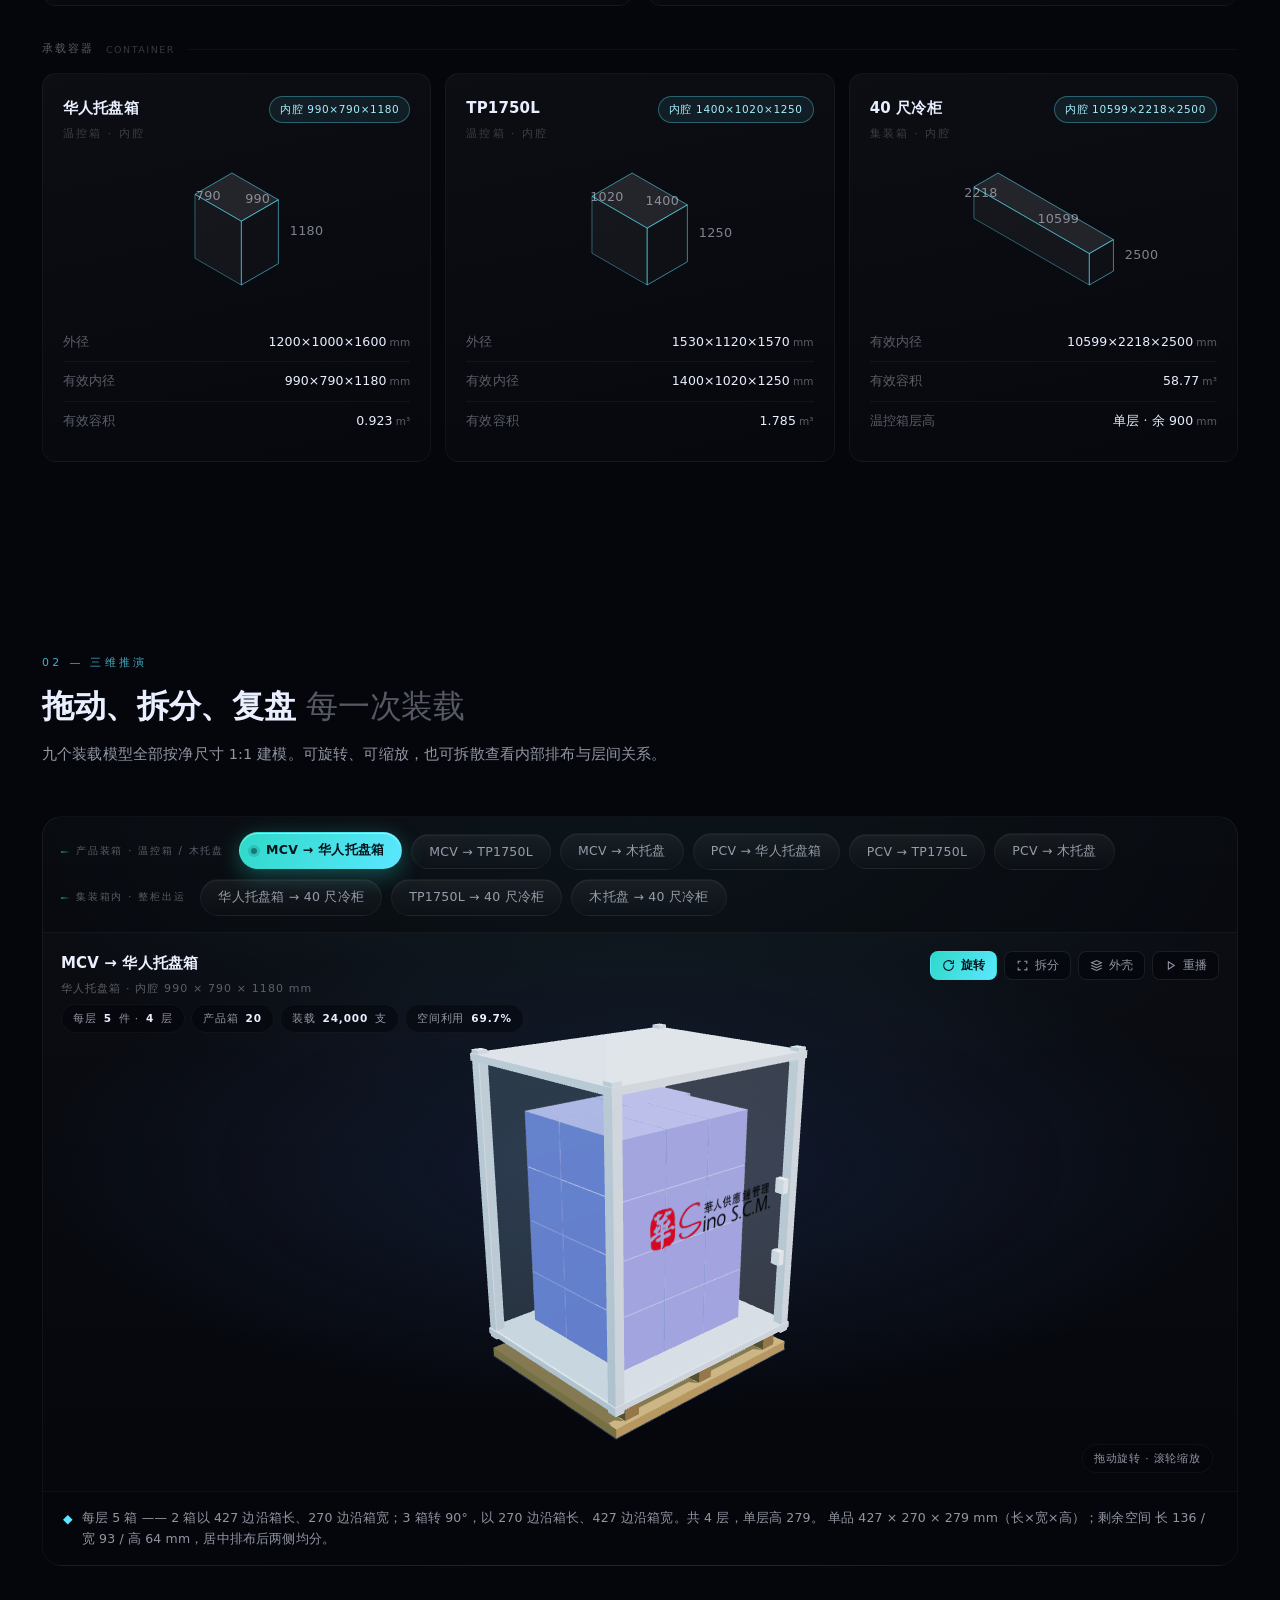
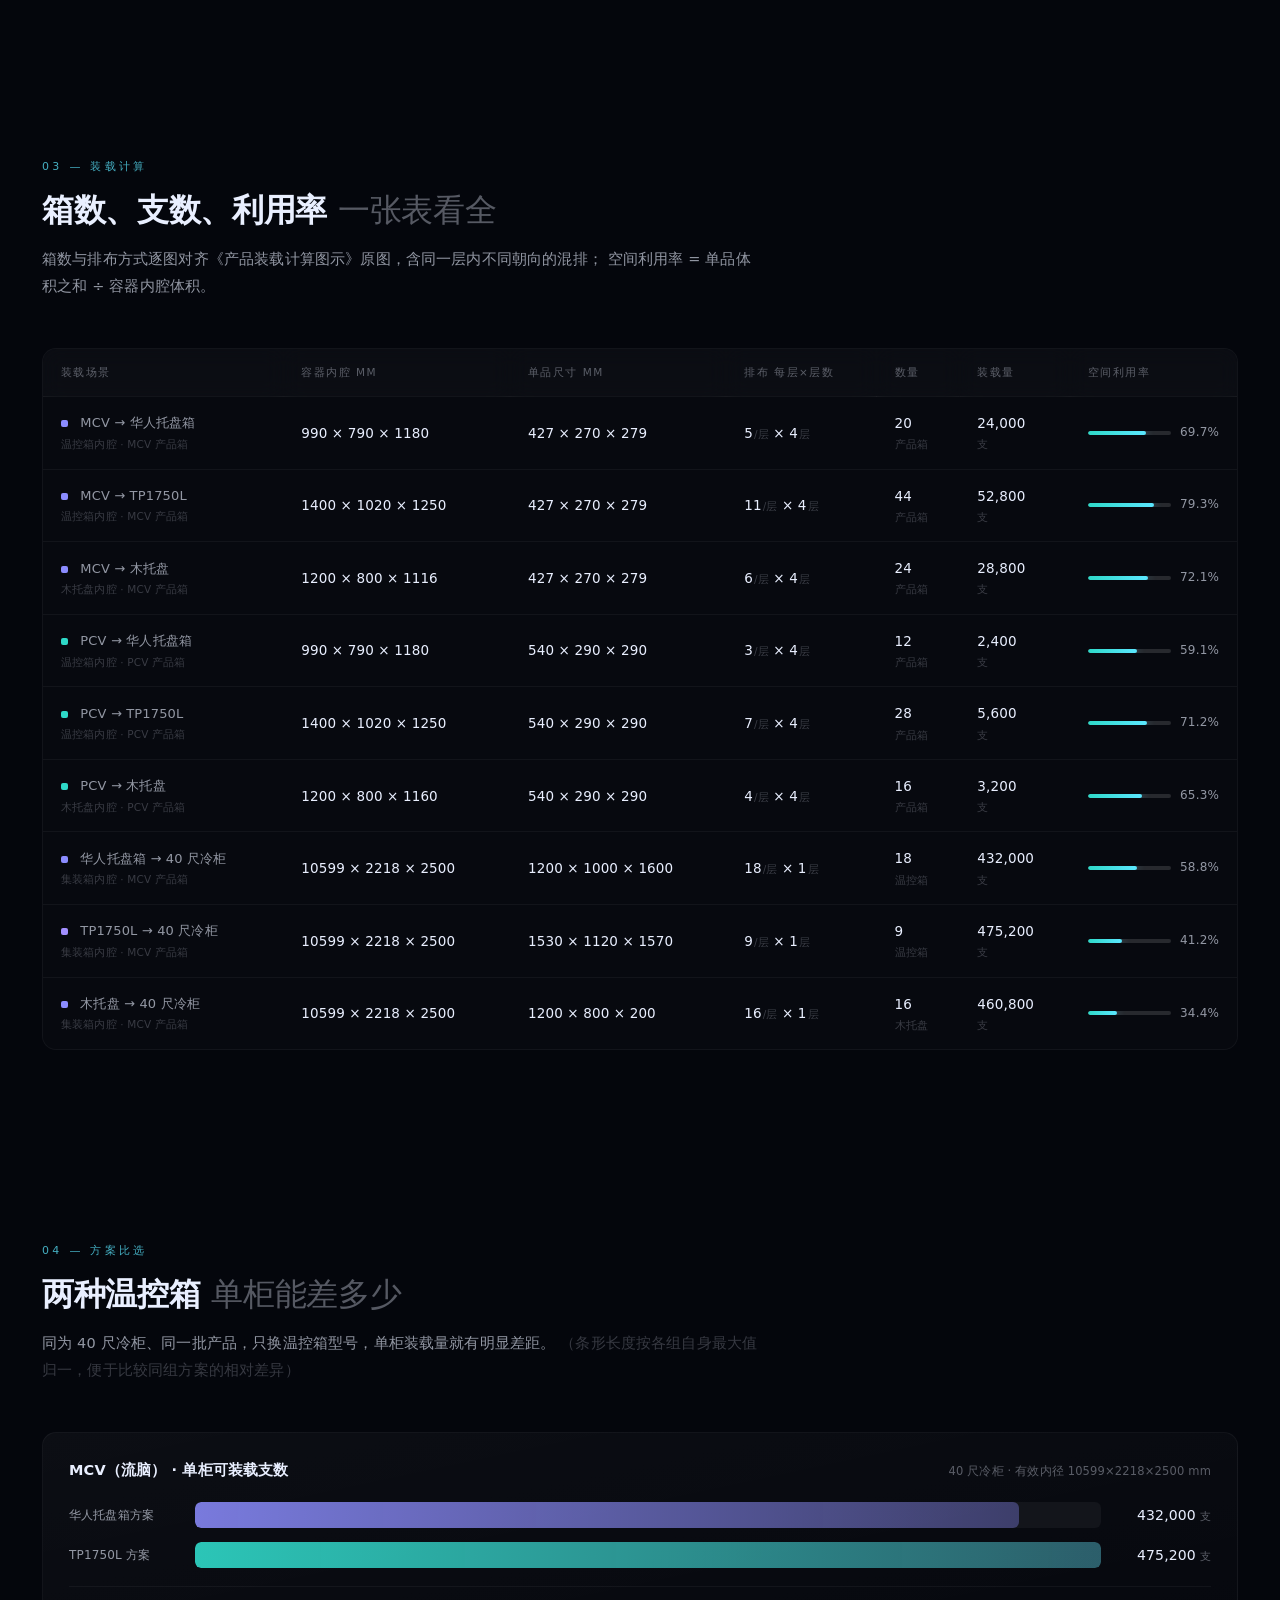
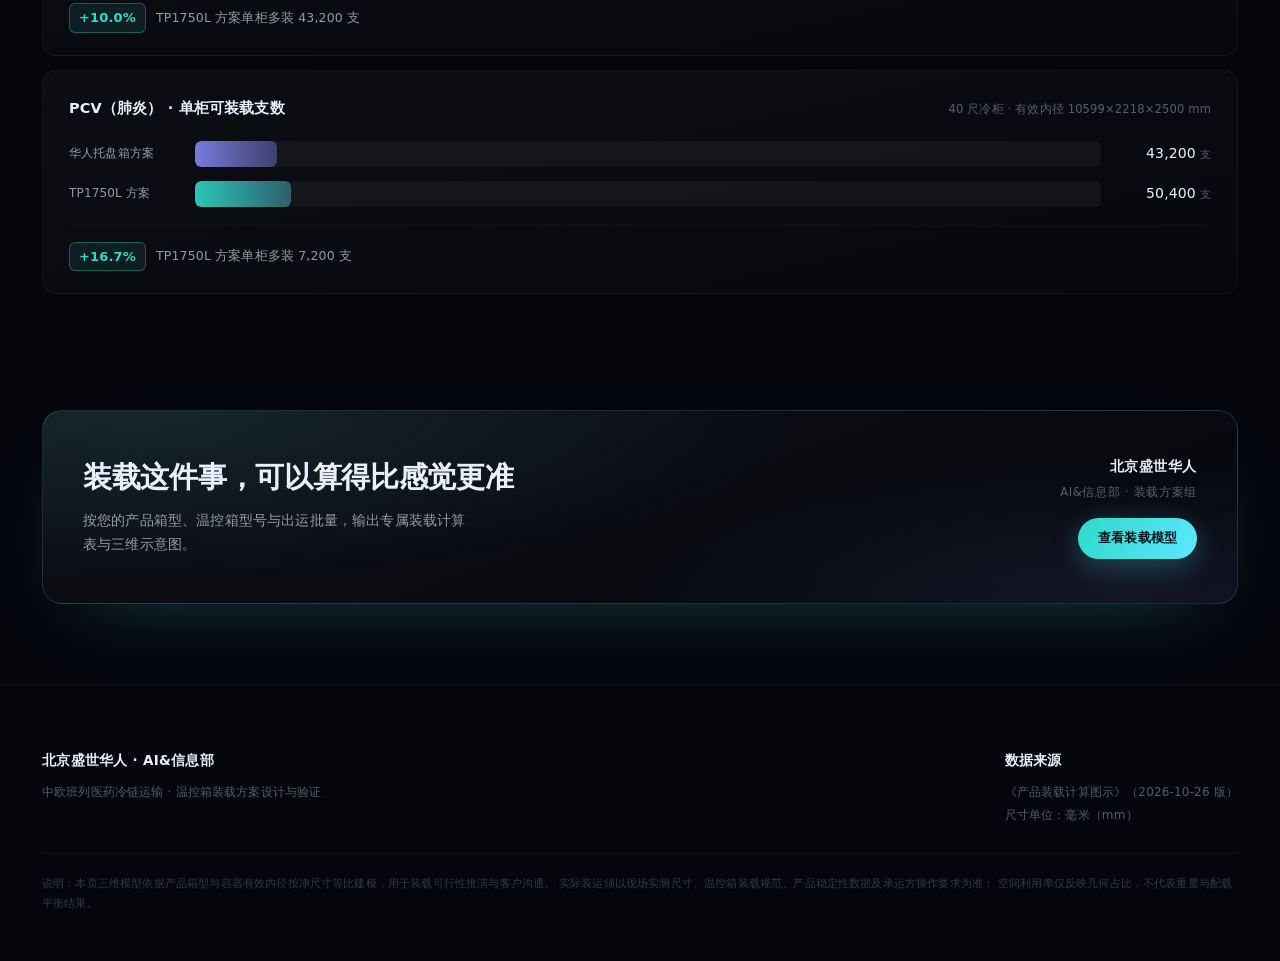
==== commit e4e59340: "chore(v2): 全站「40尺高柜」统一改为「40尺冷柜」" ====
--- a/v2/index.html
+++ b/v2/index.html
@@ -6,9 +6,9 @@
 <meta name="theme-color" content="#04060C">
 <meta name="robots" content="noindex,nofollow,noarchive">
 <title>装载计算可视化 · 医药冷链温控箱 / 木托盘 / 整柜装载方案</title>
-<meta name="description" content="基于产品箱型、温控箱有效内径、木托盘尺寸与 40 尺高柜内腔的多级装载模型，1:1 三维还原装箱效果，箱数、支数、空间利用率一屏看全。">
+<meta name="description" content="基于产品箱型、温控箱有效内径、木托盘尺寸与 40 尺冷柜内腔的多级装载模型，1:1 三维还原装箱效果，箱数、支数、空间利用率一屏看全。">
 <link rel="icon" href="data:image/svg+xml,%3Csvg xmlns='http://www.w3.org/2000/svg' viewBox='0 0 32 32'%3E%3Crect width='32' height='32' rx='8' fill='%23070B14'/%3E%3Cpath d='M16 6l9 5v10l-9 5-9-5V11z' fill='none' stroke='%235BE7FF' stroke-width='2'/%3E%3C/svg%3E">
-<link rel="stylesheet" href="styles.css?v=v3wood20261027">
+<link rel="stylesheet" href="styles.css?v=v3reefer20261028">
 </head>
 <body>
 
@@ -49,7 +49,7 @@
         <span class="grad">提前看清楚</span>
       </h1>
       <p class="lede reveal d2">
-        产品箱怎么排、温控箱怎么叠、<b>木托盘怎么码、一个 40 尺高柜到底能装几箱几支</b>——
+        产品箱怎么排、温控箱怎么叠、<b>木托盘怎么码、一个 40 尺冷柜到底能装几箱几支</b>——
         全部在出货前用净尺寸算清楚，不再靠经验估算。
       </p>
 
@@ -72,7 +72,7 @@
     <div class="hero-visual reveal d2">
       <div class="canvas-frame">
         <canvas id="heroCanvas"></canvas>
-        <div class="frame-tag tl"><span class="dot"></span>Live 3D · 40 尺高柜</div>
+        <div class="frame-tag tl"><span class="dot"></span>Live 3D · 40 尺冷柜</div>
         <div class="frame-tag br">18 × 华人托盘箱 · 单层</div>
       </div>
     </div>
@@ -109,7 +109,7 @@
       <div class="sec-index">02 — 三维推演</div>
       <h2 class="sec-title">拖动、拆分、复盘 <em>每一次装载</em></h2>
       <p class="sec-sub">
-        六个装载模型全部按净尺寸 1:1 建模。可旋转、可缩放，也可拆散查看内部排布与层间关系。
+        九个装载模型全部按净尺寸 1:1 建模。可旋转、可缩放，也可拆散查看内部排布与层间关系。
       </p>
     </div>
 
@@ -191,7 +191,7 @@
       <div class="sec-index">04 — 方案比选</div>
       <h2 class="sec-title">两种温控箱 <em>单柜能差多少</em></h2>
       <p class="sec-sub">
-        同为 40 尺高柜、同一批产品，只换温控箱型号，单柜装载量就有明显差距。
+        同为 40 尺冷柜、同一批产品，只换温控箱型号，单柜装载量就有明显差距。
         <span style="color:var(--ink-4)">（条形长度按各组自身最大值归一，便于比较同组方案的相对差异）</span>
       </p>
     </div>
@@ -239,7 +239,7 @@
   </div>
 </footer>
 
-<script src="libs/three.min.js?v=v3wood20261027"></script>
-<script src="app.js?v=v3wood20261027"></script>
+<script src="libs/three.min.js?v=v3reefer20261028"></script>
+<script src="app.js?v=v3reefer20261028"></script>
 </body>
 </html>
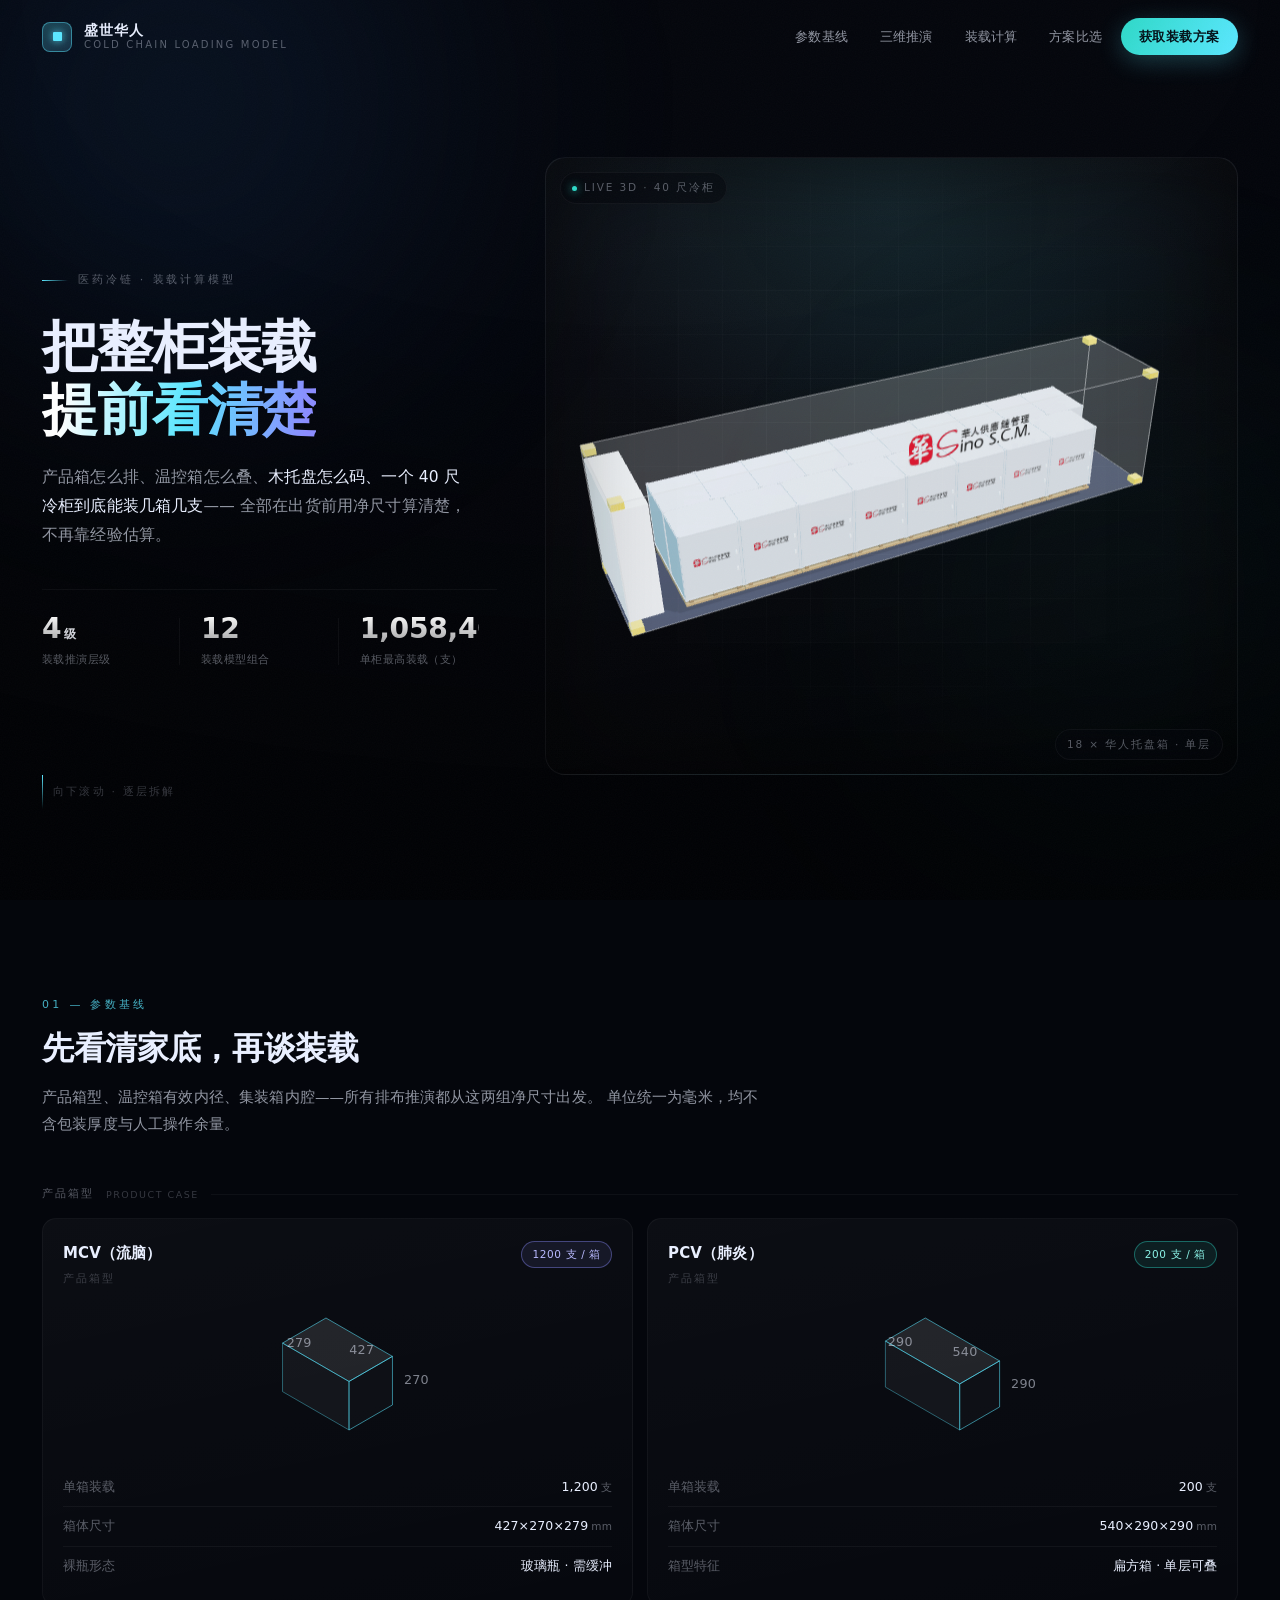
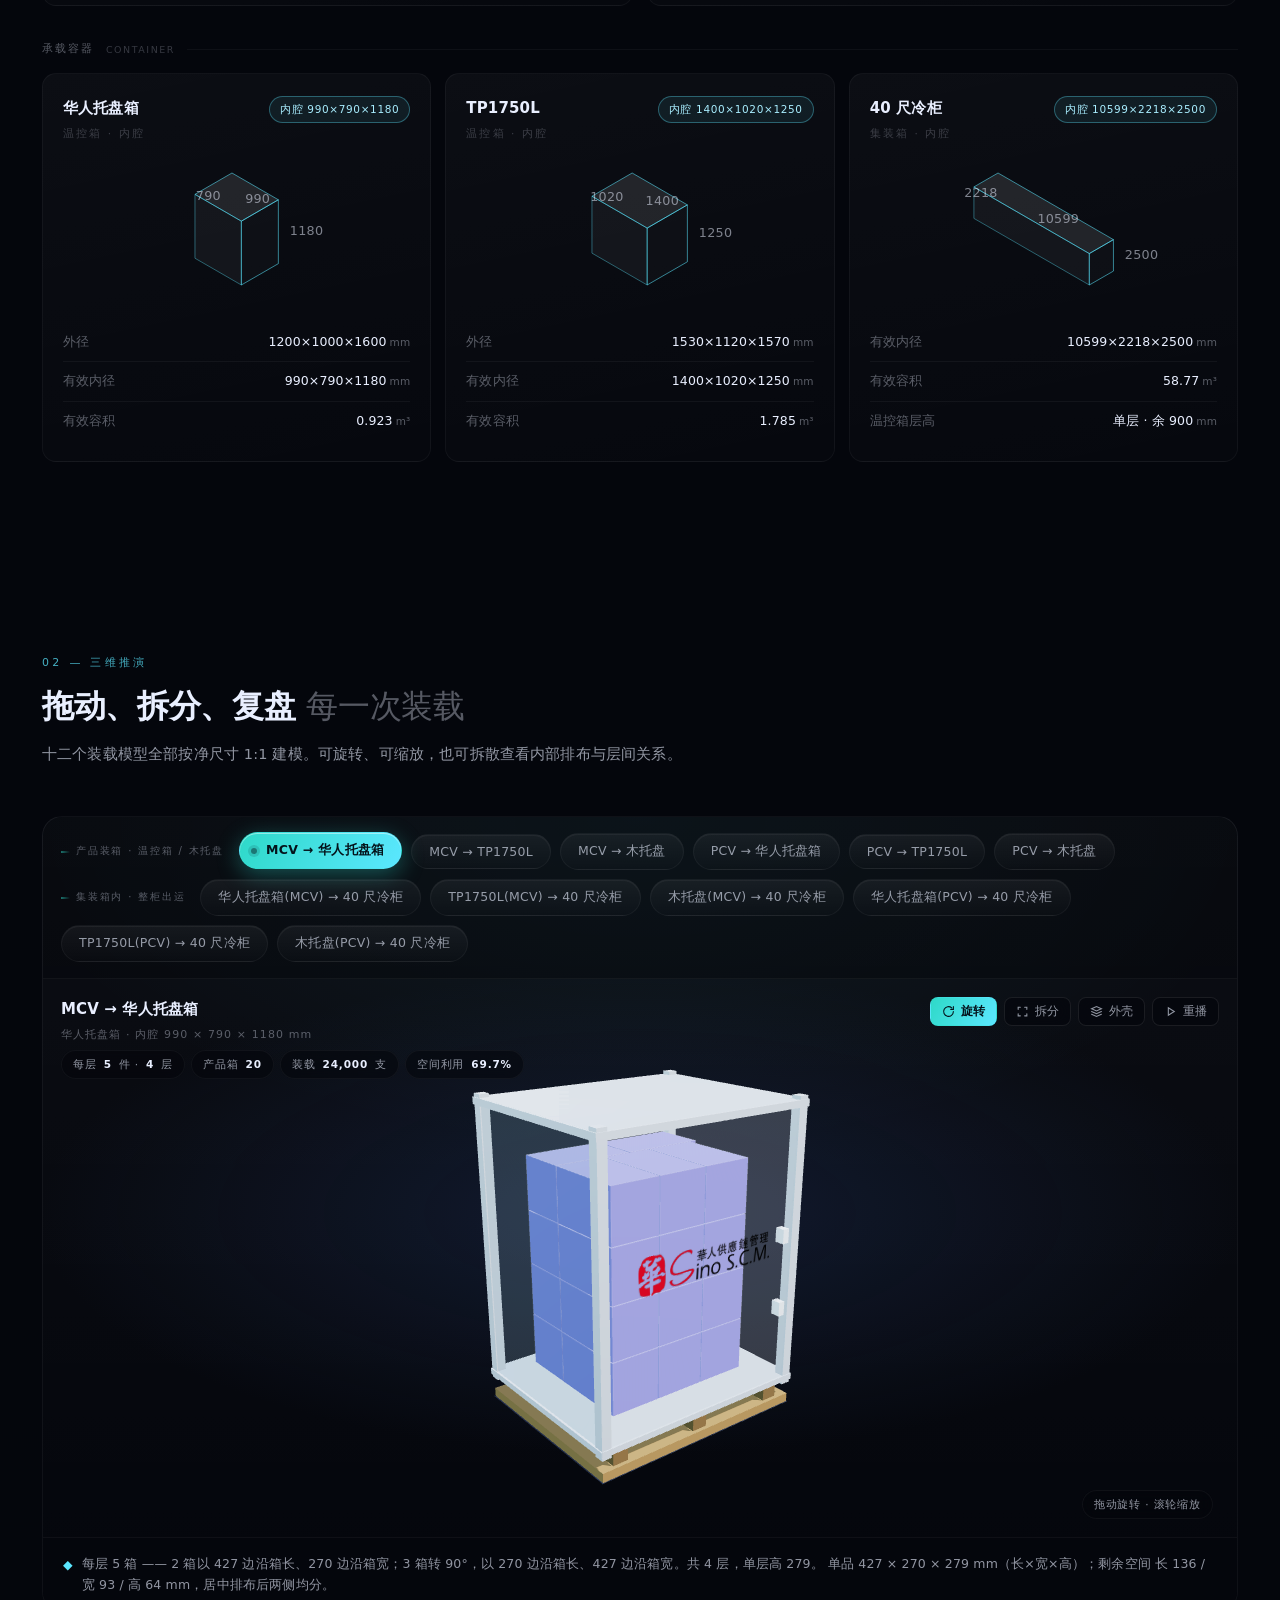
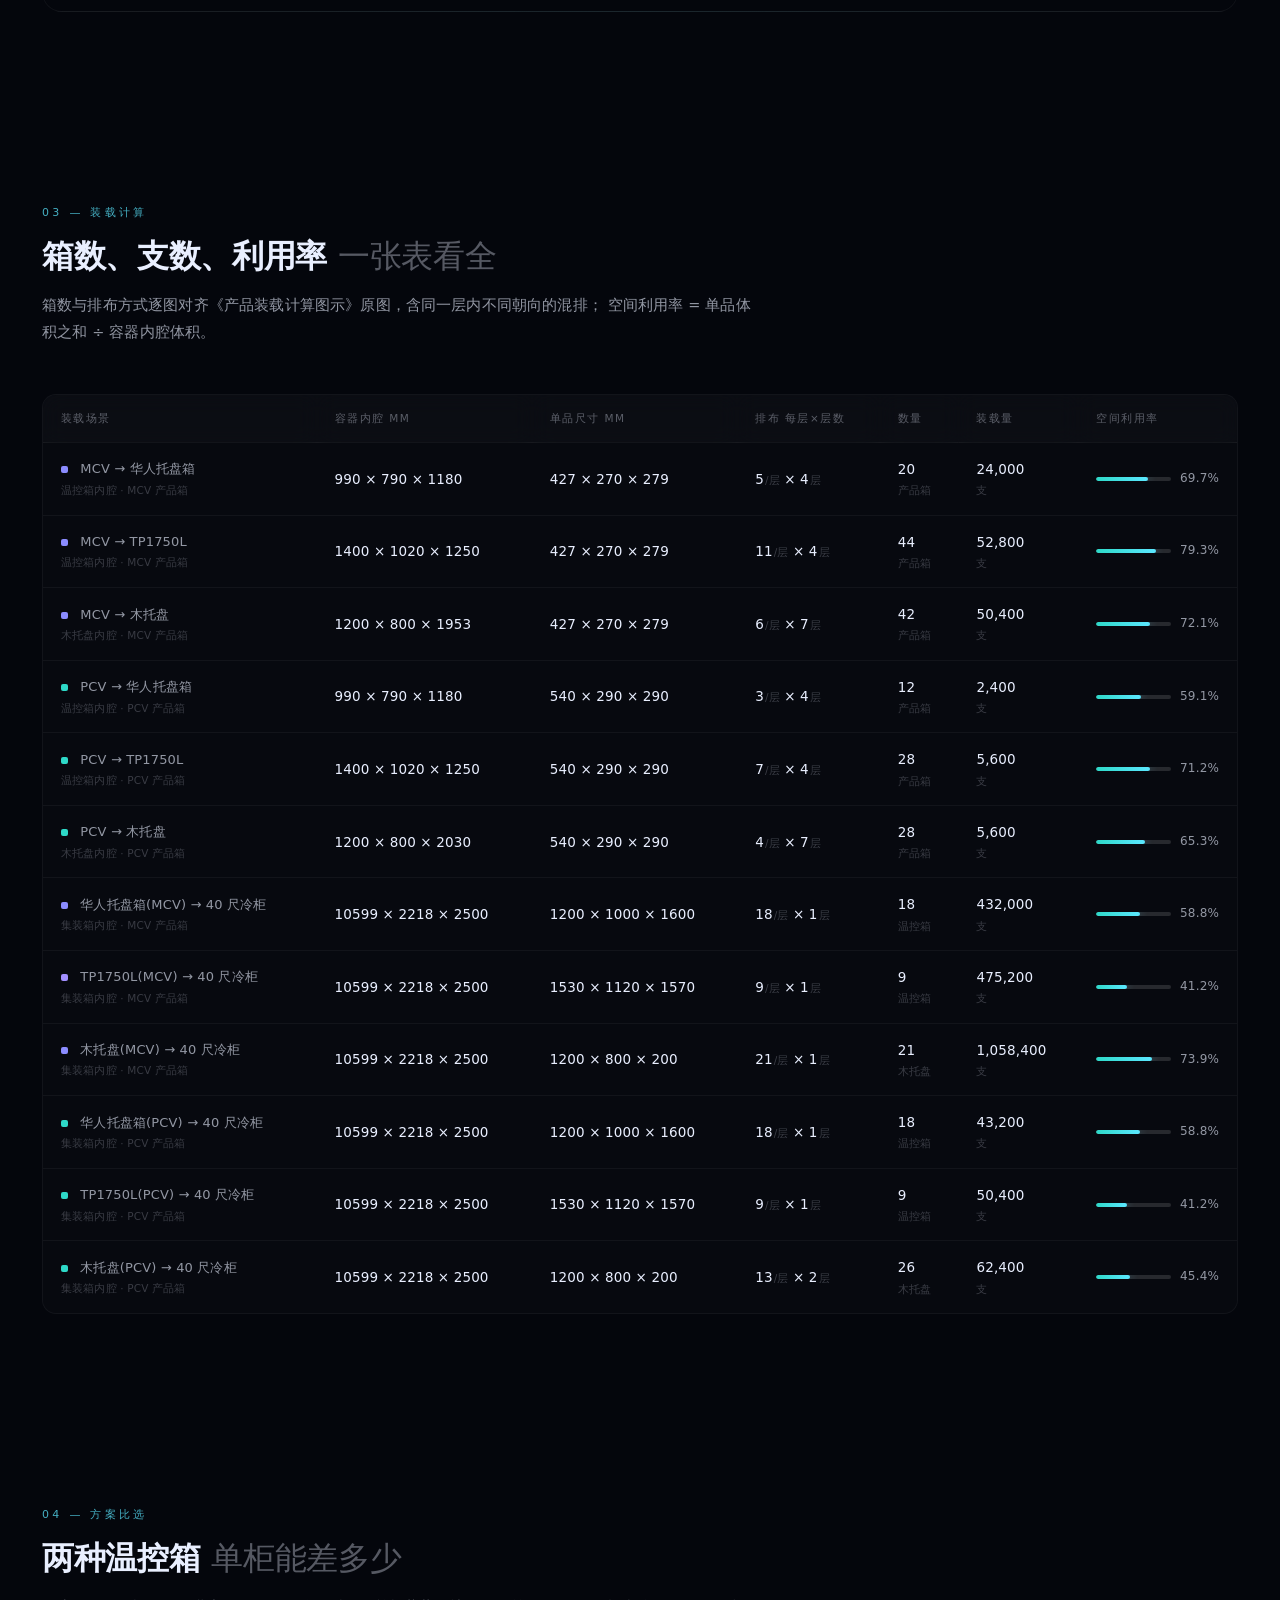
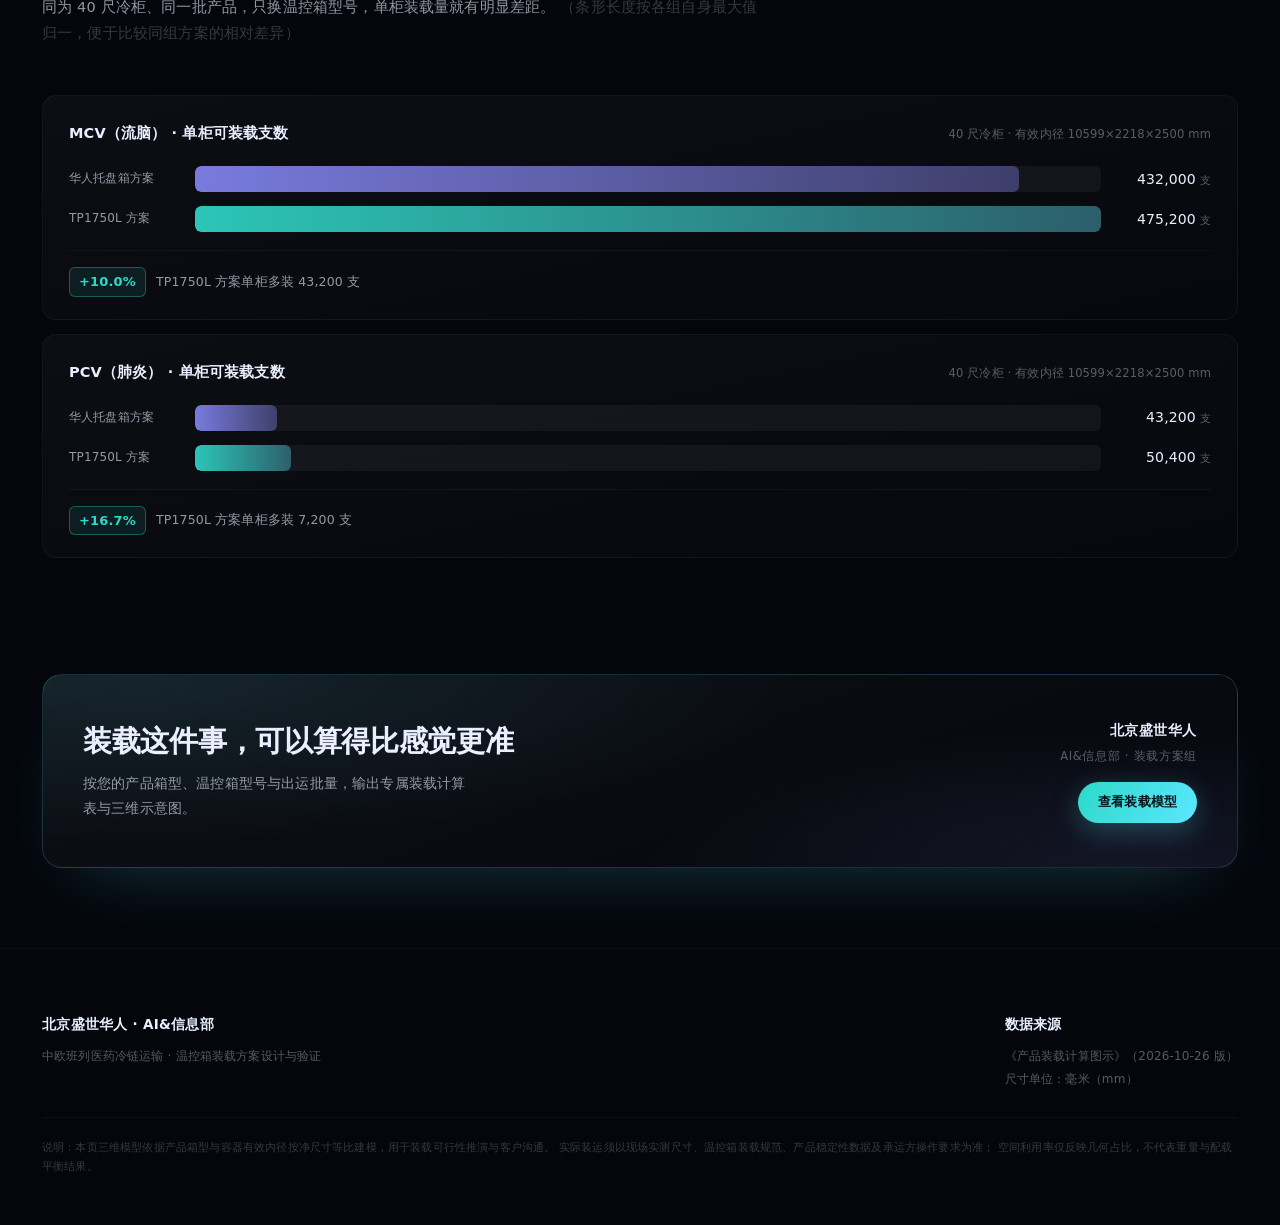
==== commit 57383baa: "fix(v2): 托盘 7 层 42/28 件、整柜 21/26 托、新增 PCV 整柜场景" ====
--- a/v2/index.html
+++ b/v2/index.html
@@ -8,7 +8,7 @@
 <title>装载计算可视化 · 医药冷链温控箱 / 木托盘 / 整柜装载方案</title>
 <meta name="description" content="基于产品箱型、温控箱有效内径、木托盘尺寸与 40 尺冷柜内腔的多级装载模型，1:1 三维还原装箱效果，箱数、支数、空间利用率一屏看全。">
 <link rel="icon" href="data:image/svg+xml,%3Csvg xmlns='http://www.w3.org/2000/svg' viewBox='0 0 32 32'%3E%3Crect width='32' height='32' rx='8' fill='%23070B14'/%3E%3Cpath d='M16 6l9 5v10l-9 5-9-5V11z' fill='none' stroke='%235BE7FF' stroke-width='2'/%3E%3C/svg%3E">
-<link rel="stylesheet" href="styles.css?v=v3reefer20261028">
+<link rel="stylesheet" href="styles.css?v=v3data20261028">
 </head>
 <body>
 
@@ -59,11 +59,11 @@
           <div class="l">装载推演层级</div>
         </div>
         <div class="hstat">
-          <div class="n" data-count="9">0</div>
+          <div class="n" data-count="12">0</div>
           <div class="l">装载模型组合</div>
         </div>
         <div class="hstat">
-          <div class="n" data-count="475200">0</div>
+          <div class="n" data-count="1058400">0</div>
           <div class="l">单柜最高装载（支）</div>
         </div>
       </div>
@@ -109,7 +109,7 @@
       <div class="sec-index">02 — 三维推演</div>
       <h2 class="sec-title">拖动、拆分、复盘 <em>每一次装载</em></h2>
       <p class="sec-sub">
-        九个装载模型全部按净尺寸 1:1 建模。可旋转、可缩放，也可拆散查看内部排布与层间关系。
+        十二个装载模型全部按净尺寸 1:1 建模。可旋转、可缩放，也可拆散查看内部排布与层间关系。
       </p>
     </div>
 
@@ -239,7 +239,7 @@
   </div>
 </footer>
 
-<script src="libs/three.min.js?v=v3reefer20261028"></script>
-<script src="app.js?v=v3reefer20261028"></script>
+<script src="libs/three.min.js?v=v3data20261028"></script>
+<script src="app.js?v=v3data20261028"></script>
 </body>
 </html>
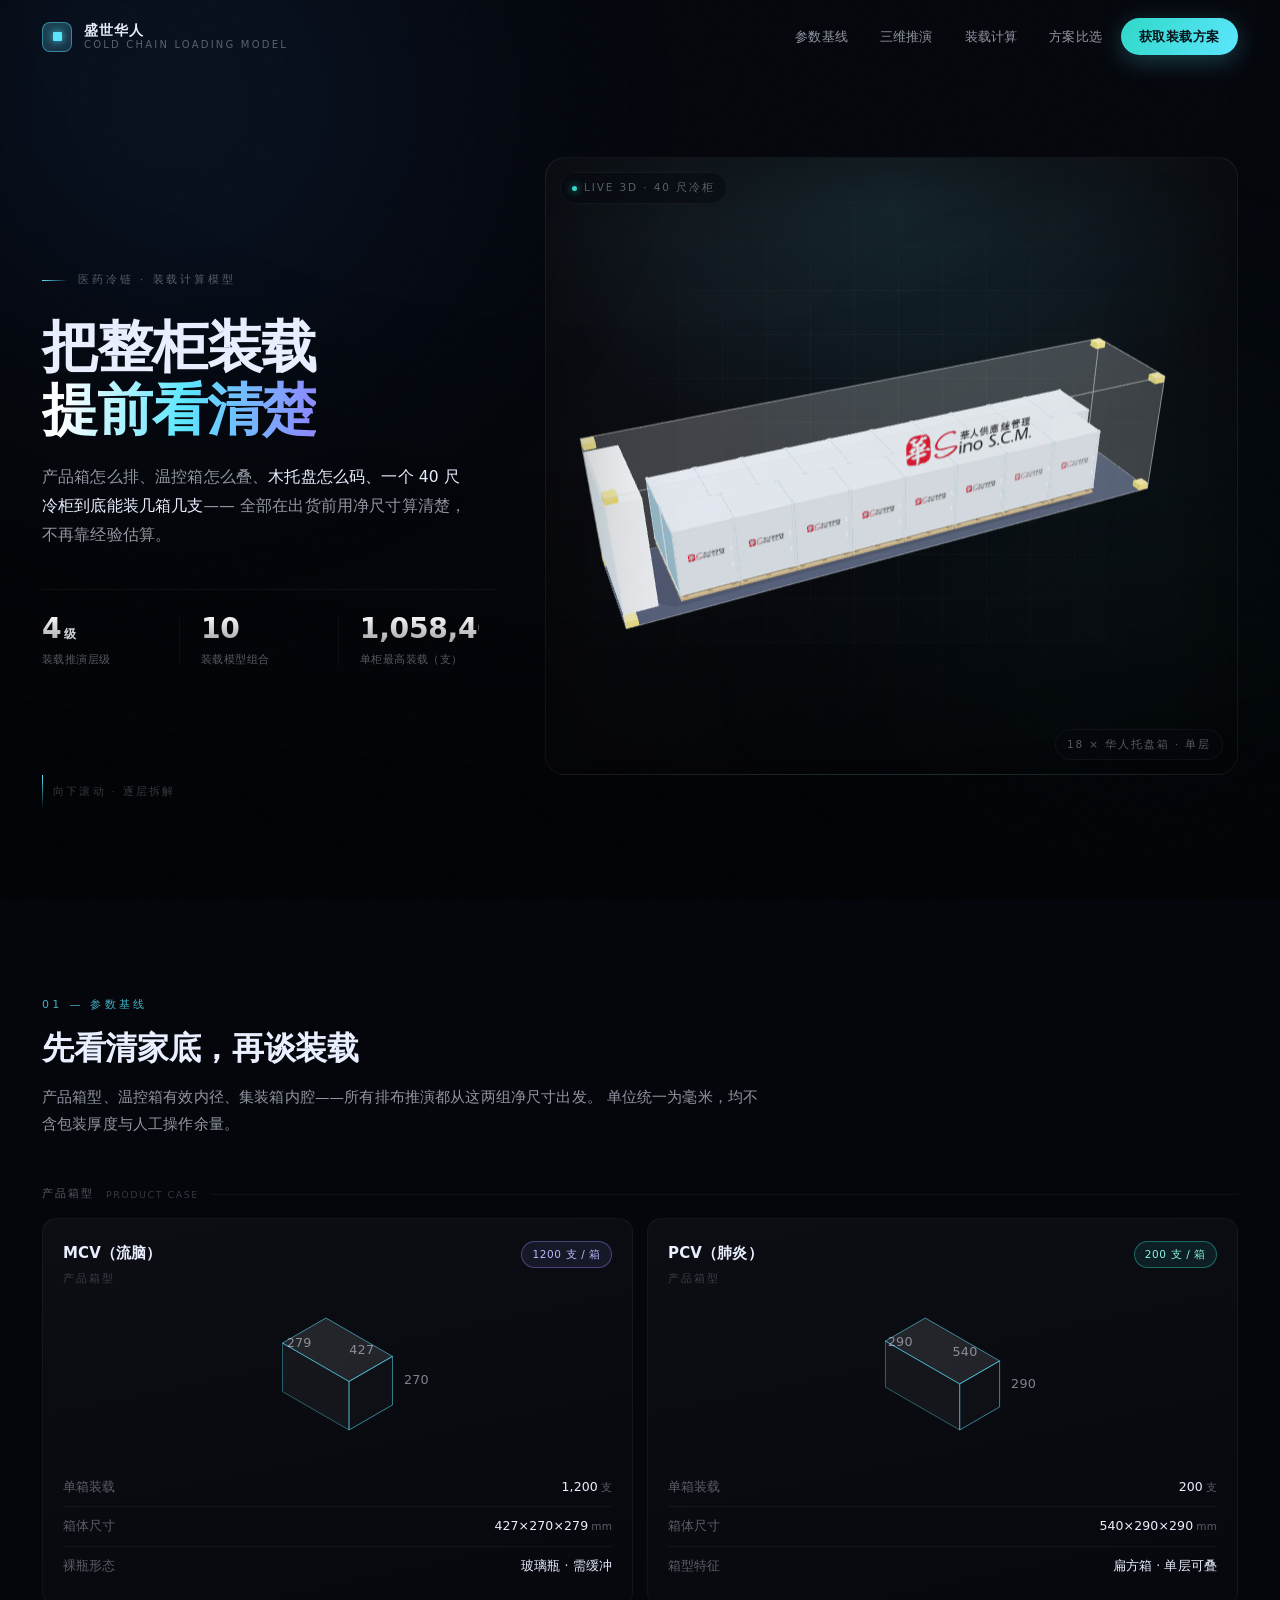
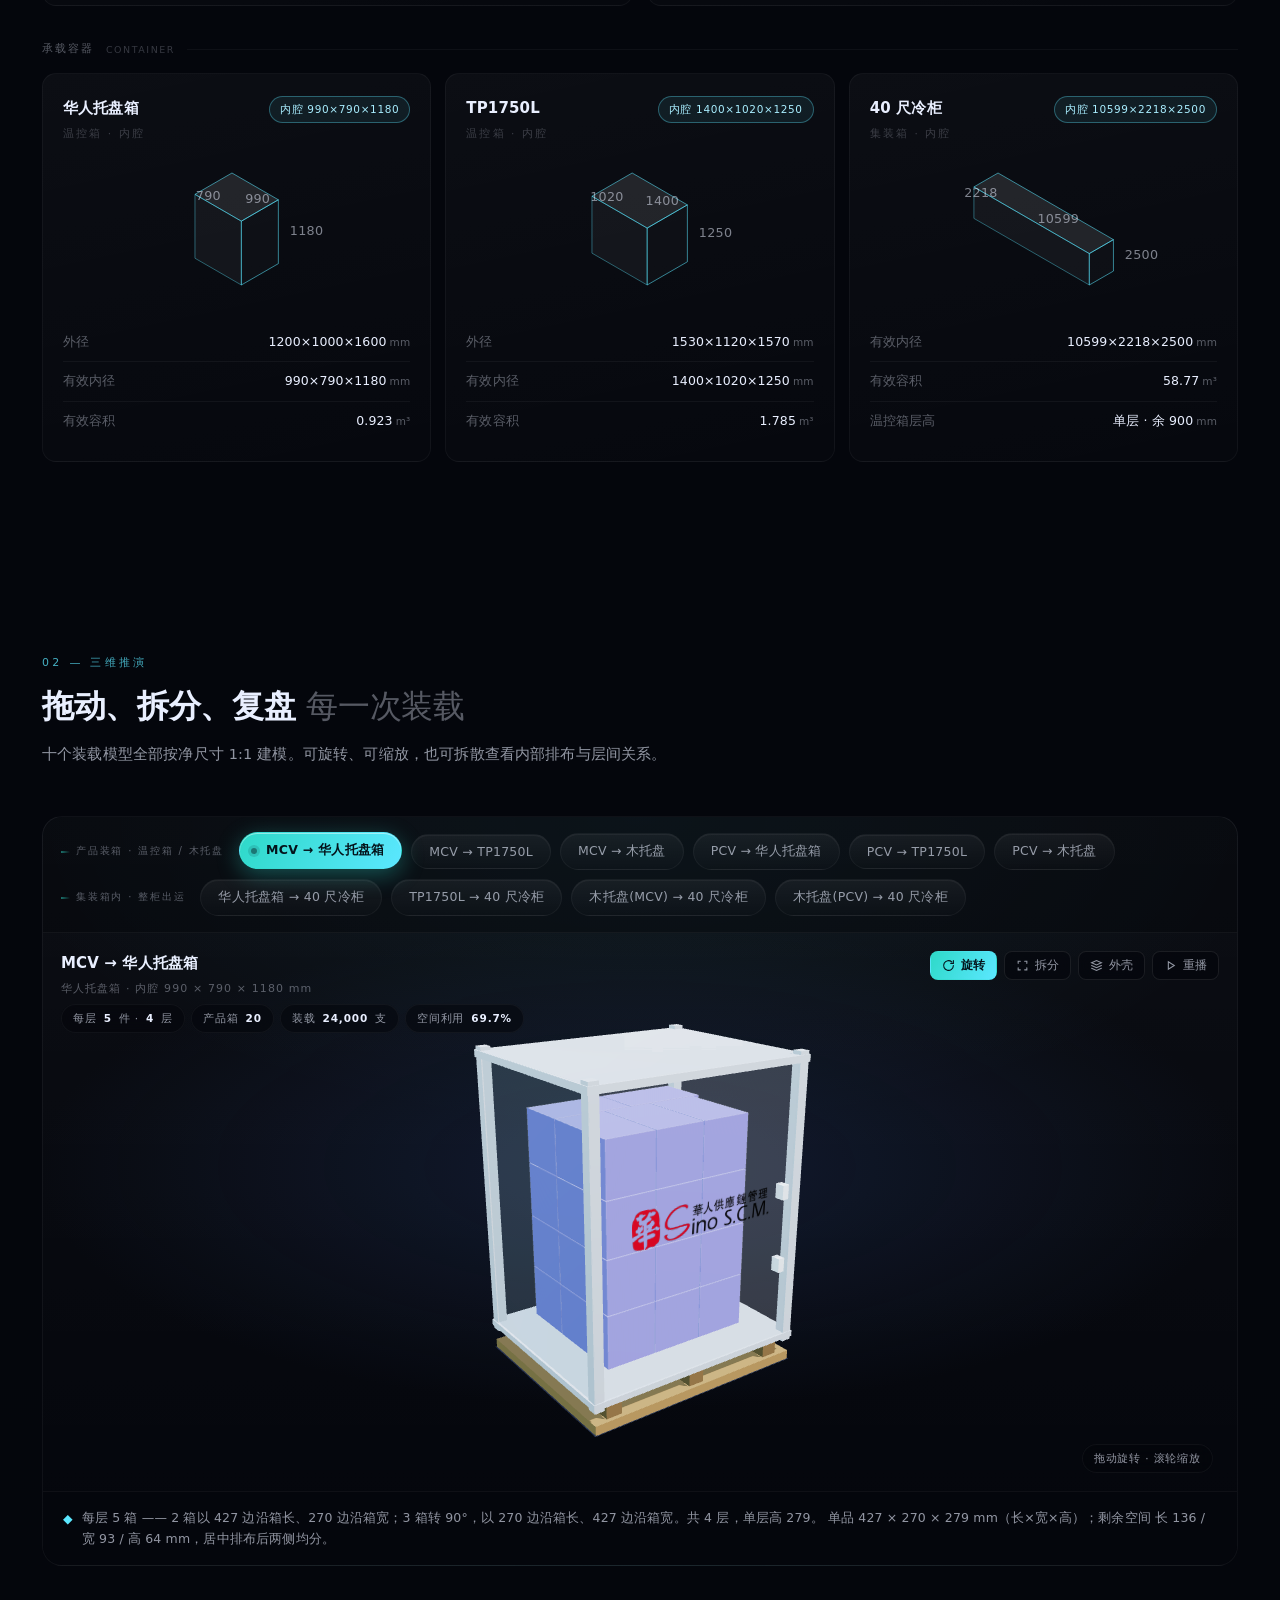
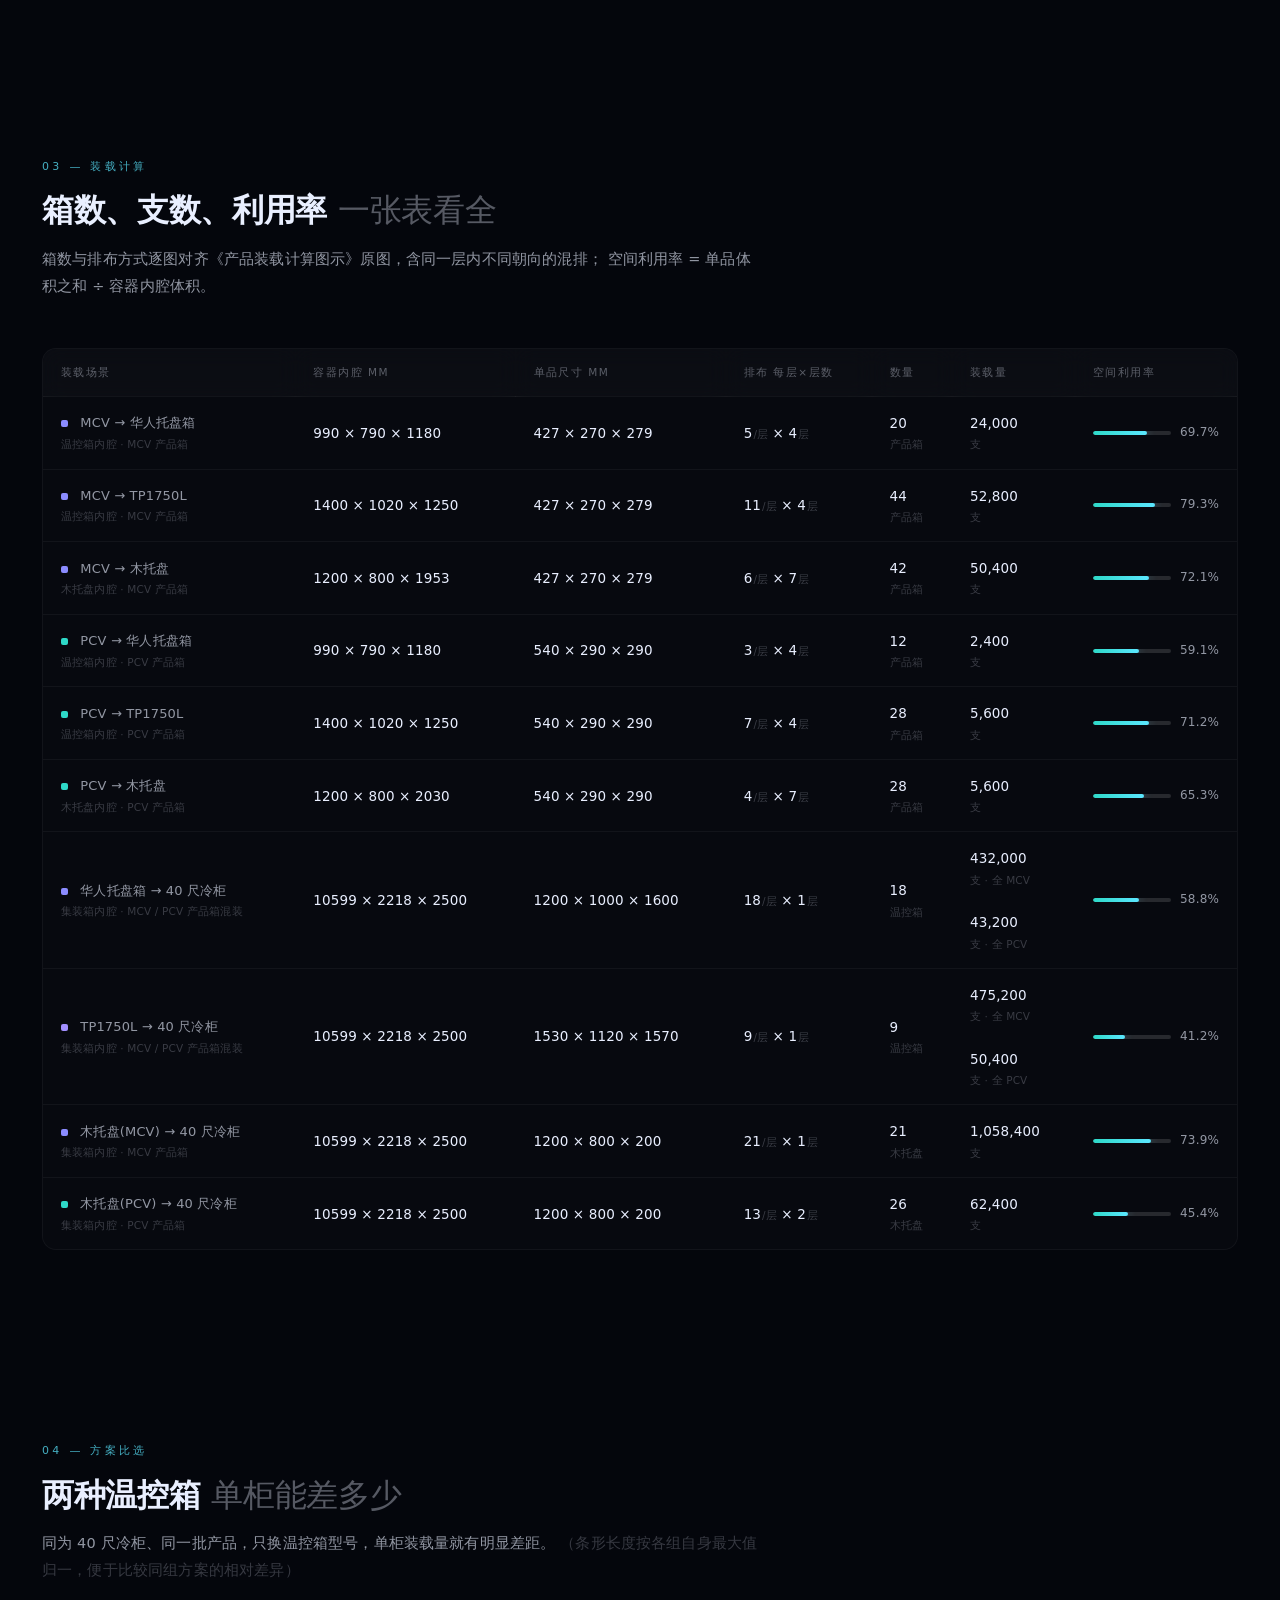
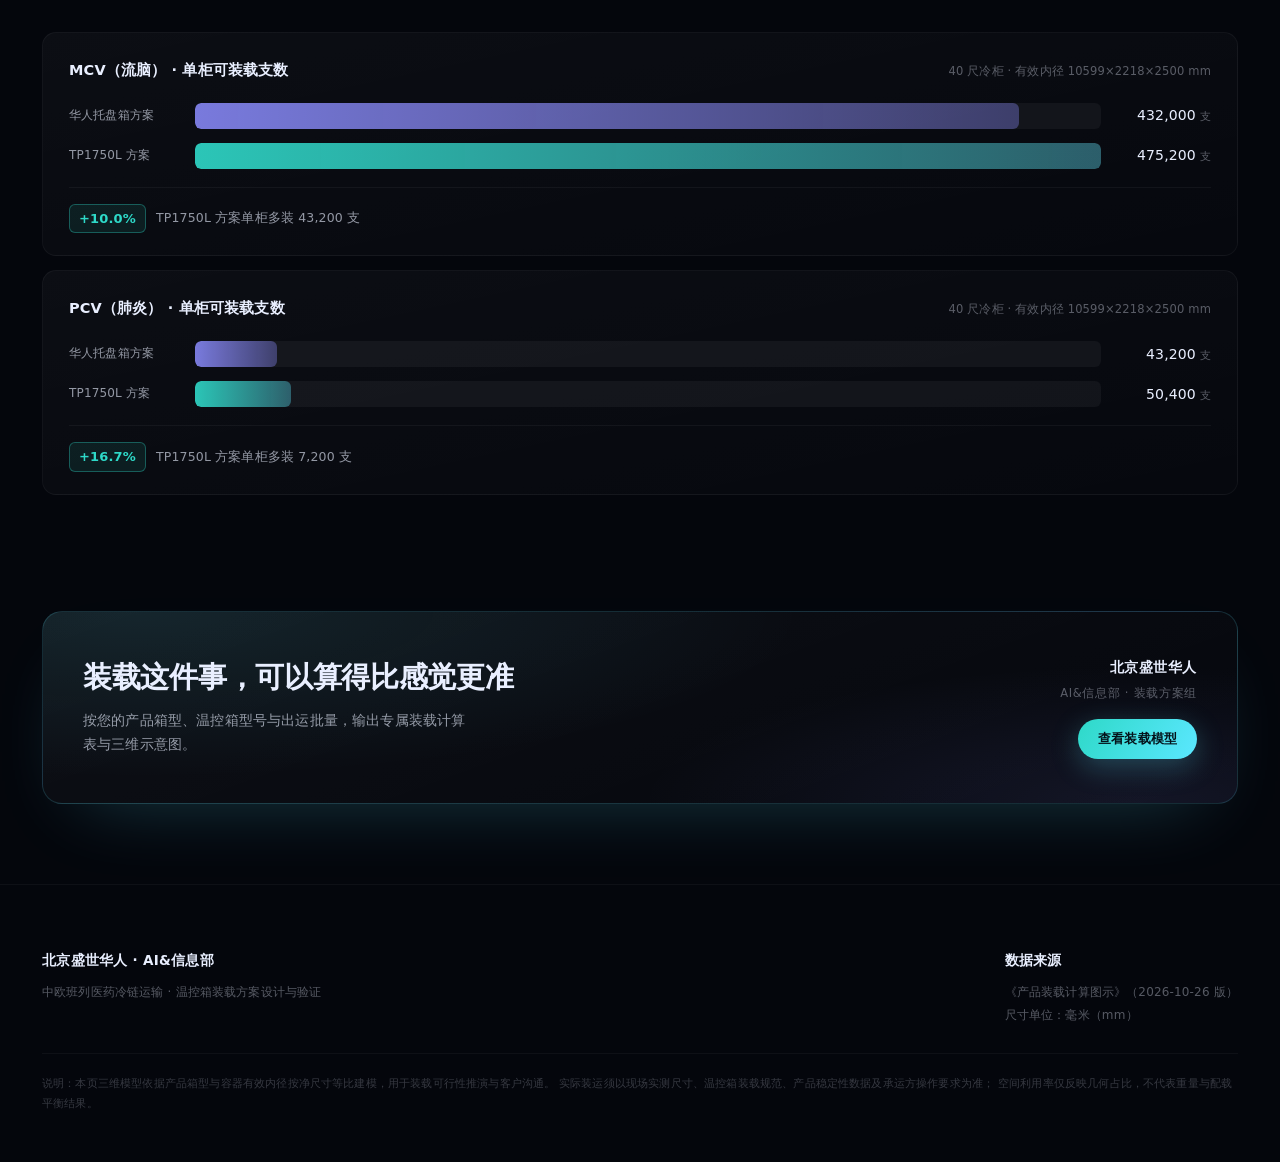
==== commit 16ff4411: "fix(v2): 华人托盘箱 / TP1750L 两个整柜场景改为 MCV+PCV 混装，去掉拆分的 4 个错误场景" ====
--- a/v2/index.html
+++ b/v2/index.html
@@ -8,7 +8,7 @@
 <title>装载计算可视化 · 医药冷链温控箱 / 木托盘 / 整柜装载方案</title>
 <meta name="description" content="基于产品箱型、温控箱有效内径、木托盘尺寸与 40 尺冷柜内腔的多级装载模型，1:1 三维还原装箱效果，箱数、支数、空间利用率一屏看全。">
 <link rel="icon" href="data:image/svg+xml,%3Csvg xmlns='http://www.w3.org/2000/svg' viewBox='0 0 32 32'%3E%3Crect width='32' height='32' rx='8' fill='%23070B14'/%3E%3Cpath d='M16 6l9 5v10l-9 5-9-5V11z' fill='none' stroke='%235BE7FF' stroke-width='2'/%3E%3C/svg%3E">
-<link rel="stylesheet" href="styles.css?v=v3data20261028">
+<link rel="stylesheet" href="styles.css?v=v3merge20261028">
 </head>
 <body>
 
@@ -59,7 +59,7 @@
           <div class="l">装载推演层级</div>
         </div>
         <div class="hstat">
-          <div class="n" data-count="12">0</div>
+          <div class="n" data-count="10">0</div>
           <div class="l">装载模型组合</div>
         </div>
         <div class="hstat">
@@ -109,7 +109,7 @@
       <div class="sec-index">02 — 三维推演</div>
       <h2 class="sec-title">拖动、拆分、复盘 <em>每一次装载</em></h2>
       <p class="sec-sub">
-        十二个装载模型全部按净尺寸 1:1 建模。可旋转、可缩放，也可拆散查看内部排布与层间关系。
+        十个装载模型全部按净尺寸 1:1 建模。可旋转、可缩放，也可拆散查看内部排布与层间关系。
       </p>
     </div>
 
@@ -239,7 +239,7 @@
   </div>
 </footer>
 
-<script src="libs/three.min.js?v=v3data20261028"></script>
-<script src="app.js?v=v3data20261028"></script>
+<script src="libs/three.min.js?v=v3merge20261028"></script>
+<script src="app.js?v=v3merge20261028"></script>
 </body>
 </html>
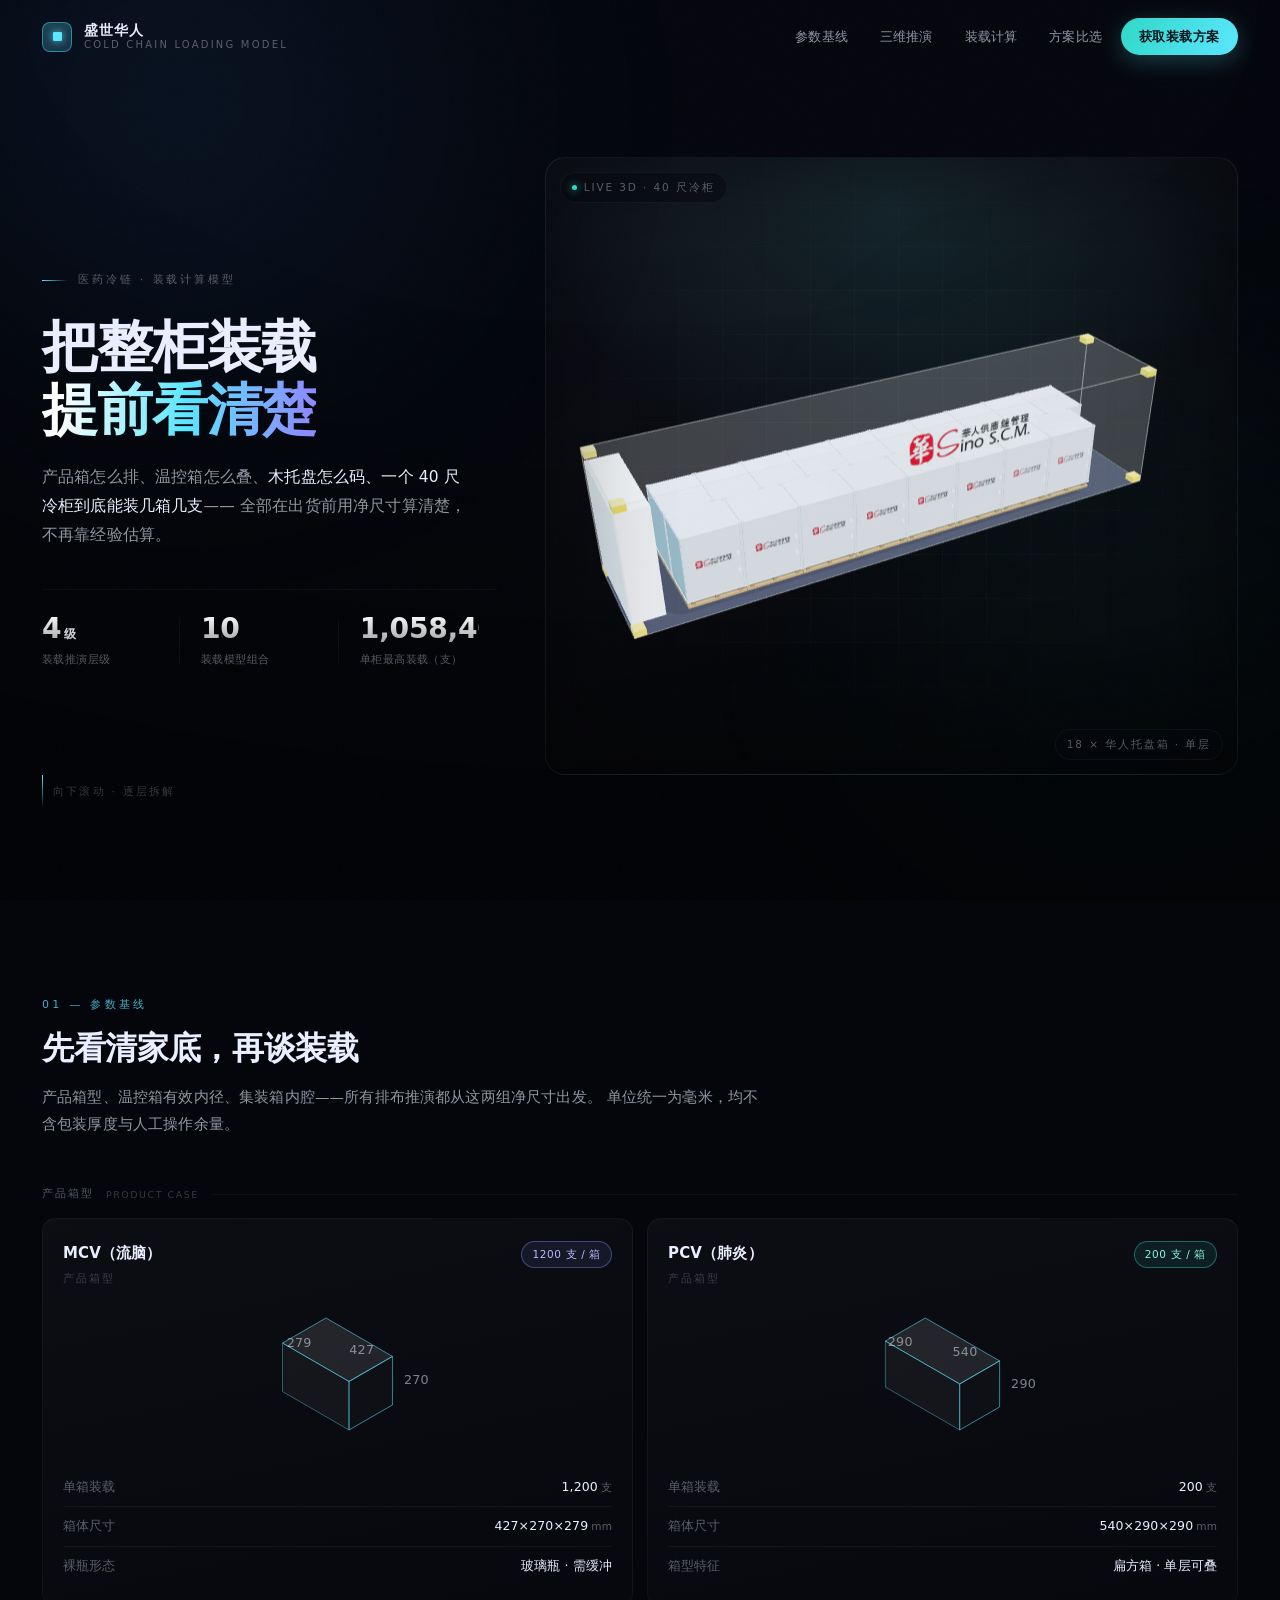
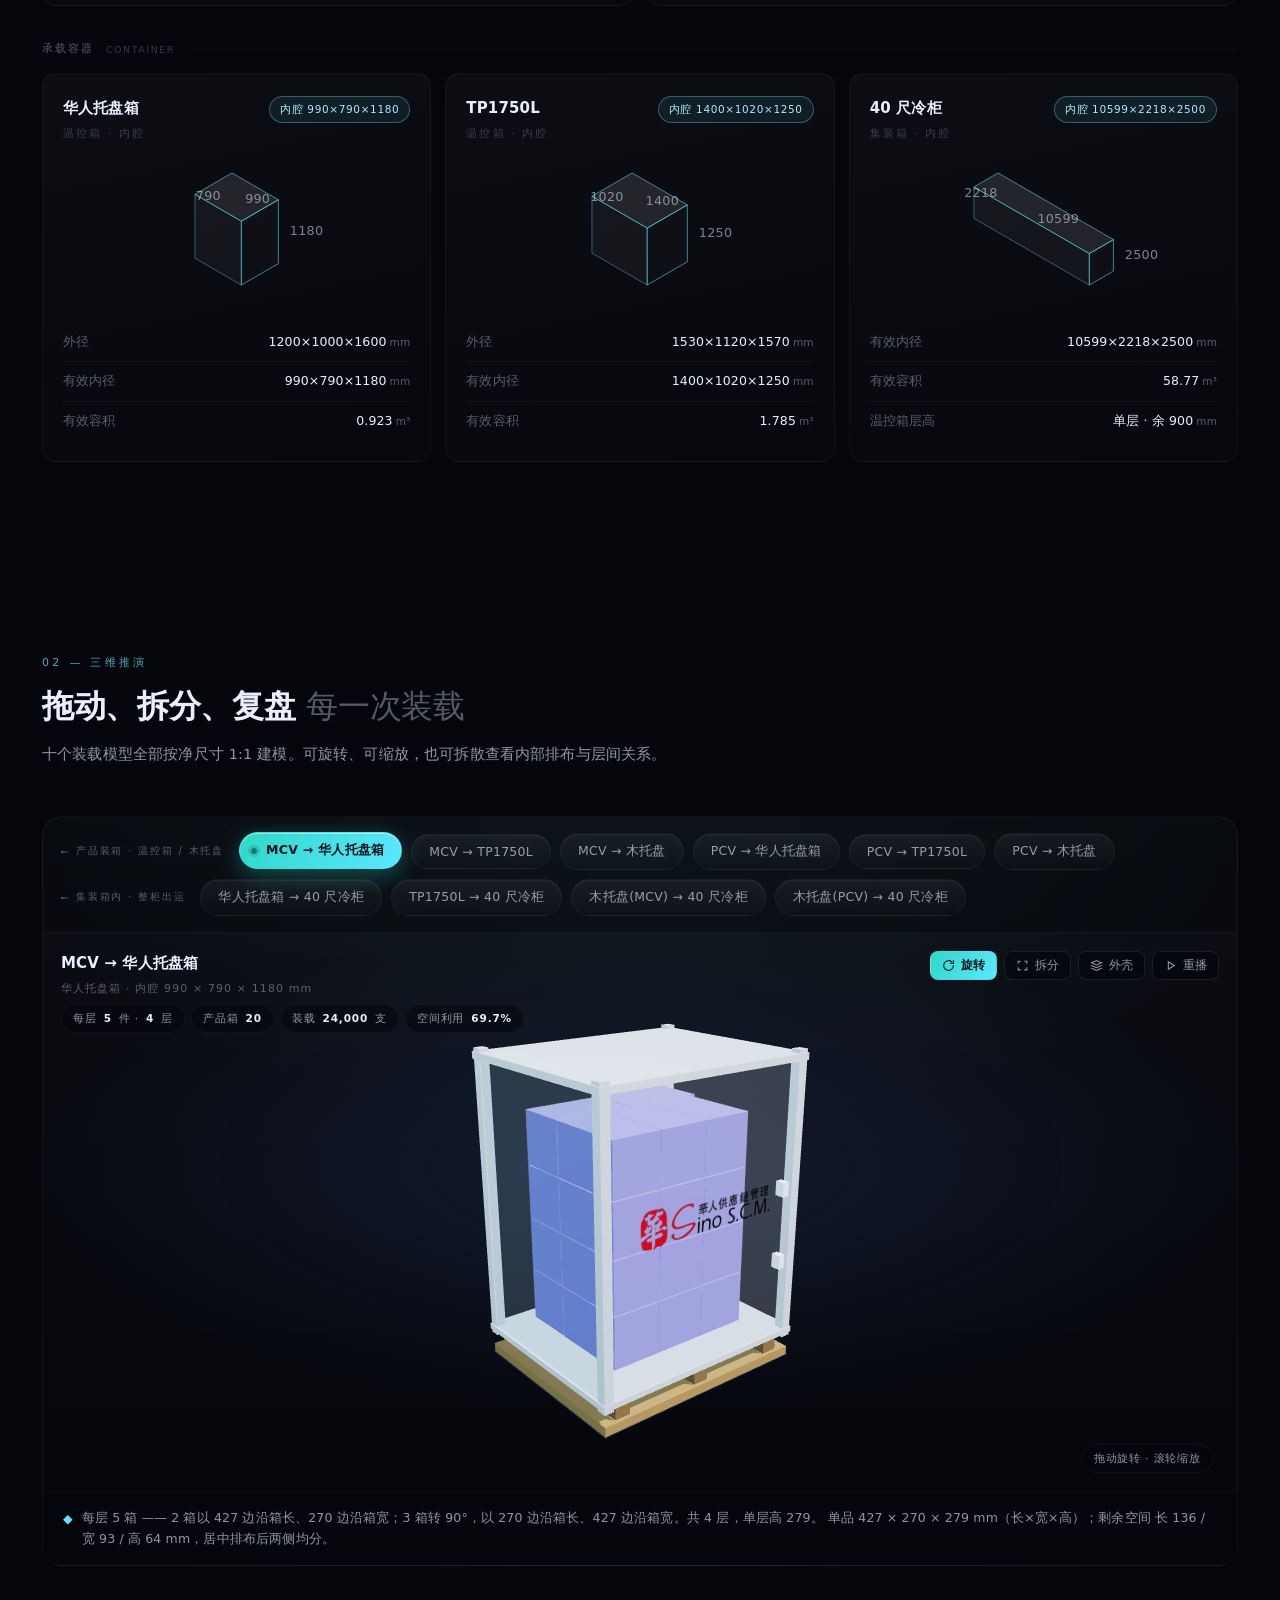
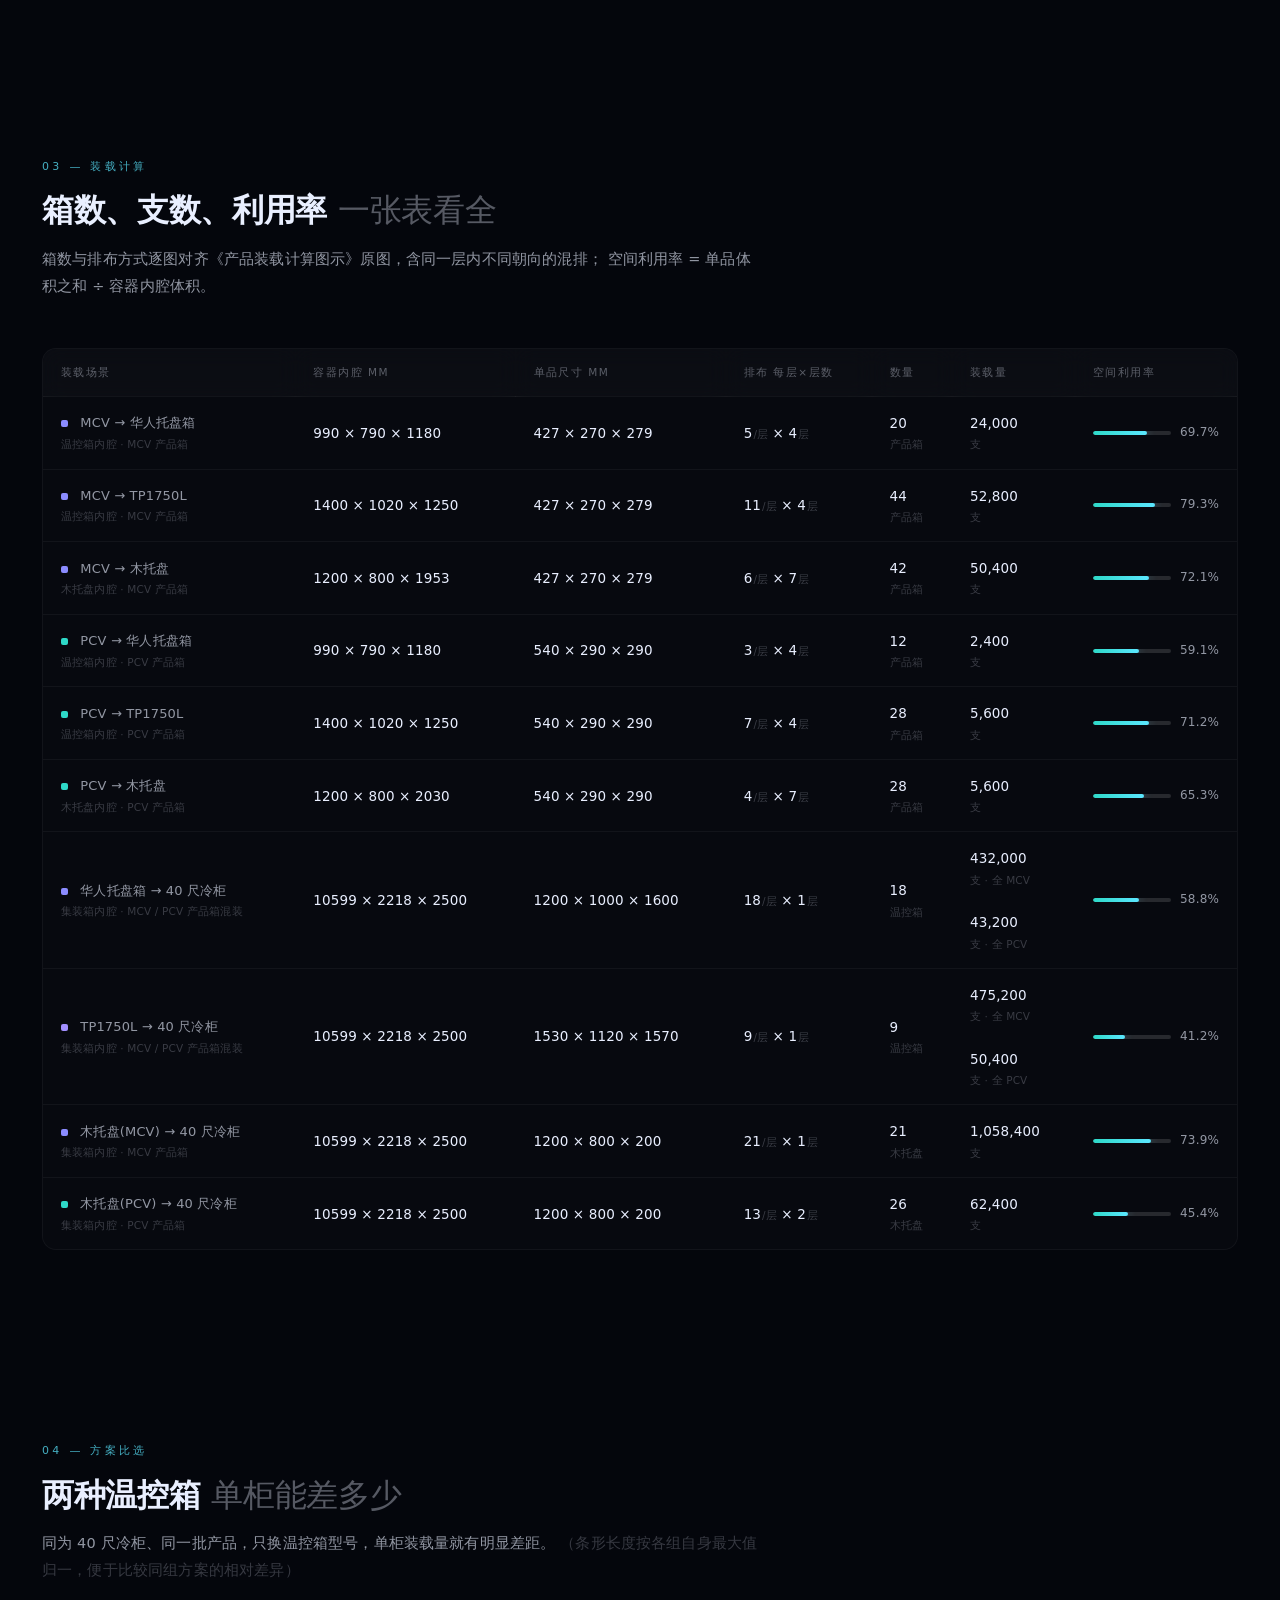
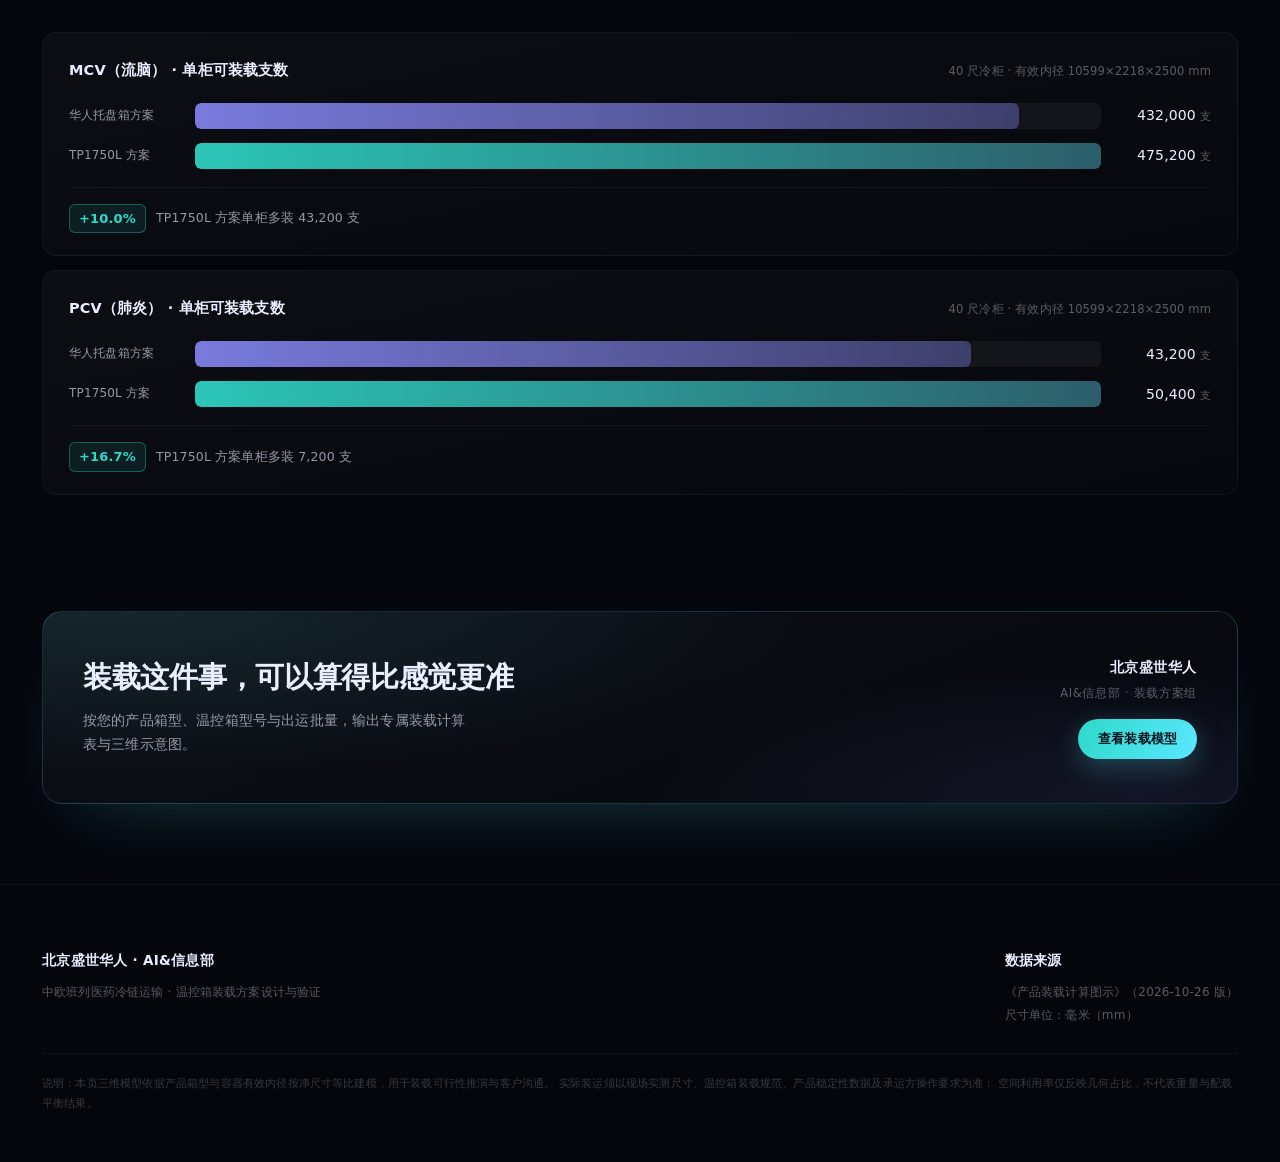
==== commit 83ca426b: "feat(v2): 手机/平板/桌面全端自适应——画布比例、卡片断点、表格转卡片、Tab 横向滑动；顺手修 PCV 比选条归一" ====
--- a/v2/index.html
+++ b/v2/index.html
@@ -8,7 +8,7 @@
 <title>装载计算可视化 · 医药冷链温控箱 / 木托盘 / 整柜装载方案</title>
 <meta name="description" content="基于产品箱型、温控箱有效内径、木托盘尺寸与 40 尺冷柜内腔的多级装载模型，1:1 三维还原装箱效果，箱数、支数、空间利用率一屏看全。">
 <link rel="icon" href="data:image/svg+xml,%3Csvg xmlns='http://www.w3.org/2000/svg' viewBox='0 0 32 32'%3E%3Crect width='32' height='32' rx='8' fill='%23070B14'/%3E%3Cpath d='M16 6l9 5v10l-9 5-9-5V11z' fill='none' stroke='%235BE7FF' stroke-width='2'/%3E%3C/svg%3E">
-<link rel="stylesheet" href="styles.css?v=v3merge20261028">
+<link rel="stylesheet" href="styles.css?v=v3mobi20261028">
 </head>
 <body>
 
@@ -239,7 +239,7 @@
   </div>
 </footer>
 
-<script src="libs/three.min.js?v=v3merge20261028"></script>
-<script src="app.js?v=v3merge20261028"></script>
+<script src="libs/three.min.js?v=v3mobi20261028"></script>
+<script src="app.js?v=v3mobi20261028"></script>
 </body>
 </html>
--- a/v2/styles.css
+++ b/v2/styles.css
@@ -272,7 +272,11 @@
 }
 .grp-label::after { content:""; flex:1; height:1px; background:var(--line-soft); }
 
-@media (max-width:860px){
+@media (max-width:1000px){
+  /* 三张容器卡在平板上一律两列，否则标题会被挤成竖排 */
+  .cards.p3 { grid-template-columns:repeat(2,minmax(0,1fr)); }
+}
+@media (max-width:620px){
   .cards.p2, .cards.p3 { grid-template-columns:1fr; }
 }
 .pcard {
@@ -537,7 +541,12 @@
   .stage { height:clamp(360px,58vh,520px); }
   .stage-note { font-size:11.5px; line-height:1.7; }
 
-  /* 计算表：纵向卡片 */
+  .sec-head { margin-bottom:32px; }
+  .section { padding:64px 0; }
+}
+
+/* ---- 计算表：窄屏（含平板竖屏）一律转纵向卡片，避免右侧列被截断 ---- */
+@media (max-width:900px){
   .tbl-wrap { border:none; background:none; overflow:visible; }
   table { min-width:0; width:100%; }
   thead { display:none; }
@@ -560,16 +569,16 @@
   tbody td:first-child::before { display:none; }
   tbody tr td:last-child { border-bottom:none; }
   td .sub { display:inline; margin-left:6px; }
-  .meter { flex:1; max-width:170px; }
+  /* 值区整体右对齐：不要把数字和单位拆成两个 flex 项 */
+  td .v { margin-left:auto; text-align:right; white-space:nowrap; }
+  td .duo { margin-left:auto; }
+  .meter { flex:1 1 auto; max-width:none; }
 
   /* 对比条 */
   .bar-row { grid-template-columns:1fr auto; row-gap:6px; }
   .bar-label { grid-column:1 / -1; }
   .bar-val { min-width:0; }
   .cmp-card { padding:20px 18px 16px; }
-
-  .sec-head { margin-bottom:32px; }
-  .section { padding:64px 0; }
 }
 
 /* ============================================================
@@ -617,3 +626,108 @@
   .hstat .l { white-space:normal; font-size:10px; line-height:1.45; }
   .hero { padding:104px 0 28px; }
 }
+
+/* ============================================================
+   移动端细修 v3.1 —— 手机 / 平板 / 桌面统一观感
+   ============================================================ */
+html, body { max-width:100%; overflow-x:hidden; }
+
+/* ---- 平板：画布不再用 min-height 撑宽 ---- */
+@media (max-width:1000px){
+  .canvas-frame { min-height:0; aspect-ratio:16 / 9; }
+  .hero-visual, .hero-grid > * { min-width:0; }
+}
+
+/* ---- 手机 ---- */
+@media (max-width:760px){
+  .wrap { padding:0 16px; }
+  .hero { padding:96px 0 24px; }
+  .hero-grid { gap:26px; }
+  h1 { font-size:clamp(28px,8.6vw,40px); line-height:1.18; margin-bottom:16px; }
+  .eyebrow { font-size:10px; letter-spacing:.2em; margin-bottom:18px; }
+  .lede { font-size:14px; line-height:1.8; max-width:none; }
+  .canvas-frame { aspect-ratio:16 / 10; border-radius:14px; }
+  .frame-tag { font-size:9.5px; padding:5px 9px; letter-spacing:.12em; }
+  .frame-tag.tl { left:10px; top:10px; }
+  .frame-tag.br { right:10px; bottom:10px; }
+
+  /* 首屏数字：三列等宽、允许压缩，绝不撑破 */
+  .hero-stats {
+    display:grid; grid-template-columns:repeat(3,minmax(0,1fr));
+    gap:0; margin-top:28px; padding-top:18px;
+  }
+  .hstat { min-width:0; padding-right:6px; }
+  .hstat + .hstat { padding-left:10px; }
+  .hstat .n { font-size:clamp(16px,5.2vw,22px); white-space:nowrap; letter-spacing:-.02em; }
+  .hstat .u { font-size:10px; }
+  .hstat .l { font-size:10px; white-space:normal; line-height:1.4; margin-top:4px; }
+
+  /* 章节 */
+  .section { padding:52px 0; }
+  .section.tight { padding:40px 0; }
+  .sec-head { margin-bottom:26px; }
+  .sec-title { font-size:23px; }
+  .sec-sub { font-size:13px; line-height:1.75; margin-top:10px; }
+
+  /* 参数卡 */
+  .pcard { padding:18px 16px 16px; }
+  .iso-box { height:140px; }
+  .spec-row { font-size:12px; padding:8px 0; }
+
+  /* 三维推演：Tab 横向滑动 + 边缘渐隐提示 */
+  .stage-shell { border-radius:14px; }
+  .stage-tabs {
+    padding:10px 12px; gap:0;
+    -webkit-overflow-scrolling:touch;
+    scroll-snap-type:x proximity;
+    mask-image:linear-gradient(90deg,#000 82%,rgba(0,0,0,.15) 97%,transparent 100%);
+    -webkit-mask-image:linear-gradient(90deg,#000 82%,rgba(0,0,0,.15) 97%,transparent 100%);
+  }
+  .tab { font-size:11.5px; padding:7px 12px; scroll-snap-align:start; }
+  .stage { height:clamp(330px,54vh,440px); }
+  .hud { padding:12px; }
+  .hud-tl { left:12px; right:12px; top:12px; }
+  .hud-tr { left:12px; right:12px; bottom:10px; }
+  .hud-title { font-size:13px; }
+  .hud-sub { font-size:10px; letter-spacing:.06em; }
+  .hud-chip { font-size:9px; padding:4px 8px; gap:5px; margin-right:5px; margin-top:5px; }
+  .hud-chip[data-k="lay"] { display:none; }
+  .stage-note { padding:12px 14px; font-size:11px; line-height:1.65; }
+
+  /* 计算表：卡片式（微调） */
+  tbody tr { padding:2px 14px 6px; margin-bottom:8px; }
+  tbody td { font-size:12px; padding:8px 0; flex-wrap:wrap; }
+  tbody td::before { font-size:10.5px; }
+  tbody td:first-child { padding:12px 0 9px; }
+  tbody td:first-child .sub { display:block; margin-left:0; margin-top:3px; line-height:1.5; }
+  /* 混装场景的"双装载量"：两行右对齐，不要被 flex 拆散 */
+  td .duo { display:block; text-align:right; line-height:1.65; }
+  td.num[data-label="装载量"] { align-items:flex-start; }
+  td .sub { display:inline; margin-left:5px; }
+  .meter { flex:1 1 120px; max-width:none; }
+
+  /* 比选 */
+  .cmp-card { padding:16px 14px 14px; }
+  .cmp-head h3 { font-size:13px; }
+  .cmp-head .note { font-size:10.5px; }
+  .bar-val { font-size:13px; }
+  .cmp-foot { font-size:11.5px; }
+
+  /* CTA / 页脚 */
+  .cta-band { padding:12px 0 28px; }
+  .cta-inner { padding:24px 18px; border-radius:16px; }
+  .cta-inner h2 { font-size:20px; }
+  .cta-inner p { font-size:12.5px; }
+  .footer { padding:44px 0 32px; }
+  .footer p { font-size:11.5px; }
+}
+
+/* ---- 小屏手机（≤390）再收一档 ---- */
+@media (max-width:390px){
+  .wrap { padding:0 14px; }
+  h1 { font-size:clamp(26px,8.4vw,34px); }
+  .hstat .n { font-size:15px; }
+  .hstat .l { font-size:9.5px; }
+  .stage { height:320px; }
+  .hud-chip { font-size:8.5px; padding:3px 7px; }
+}
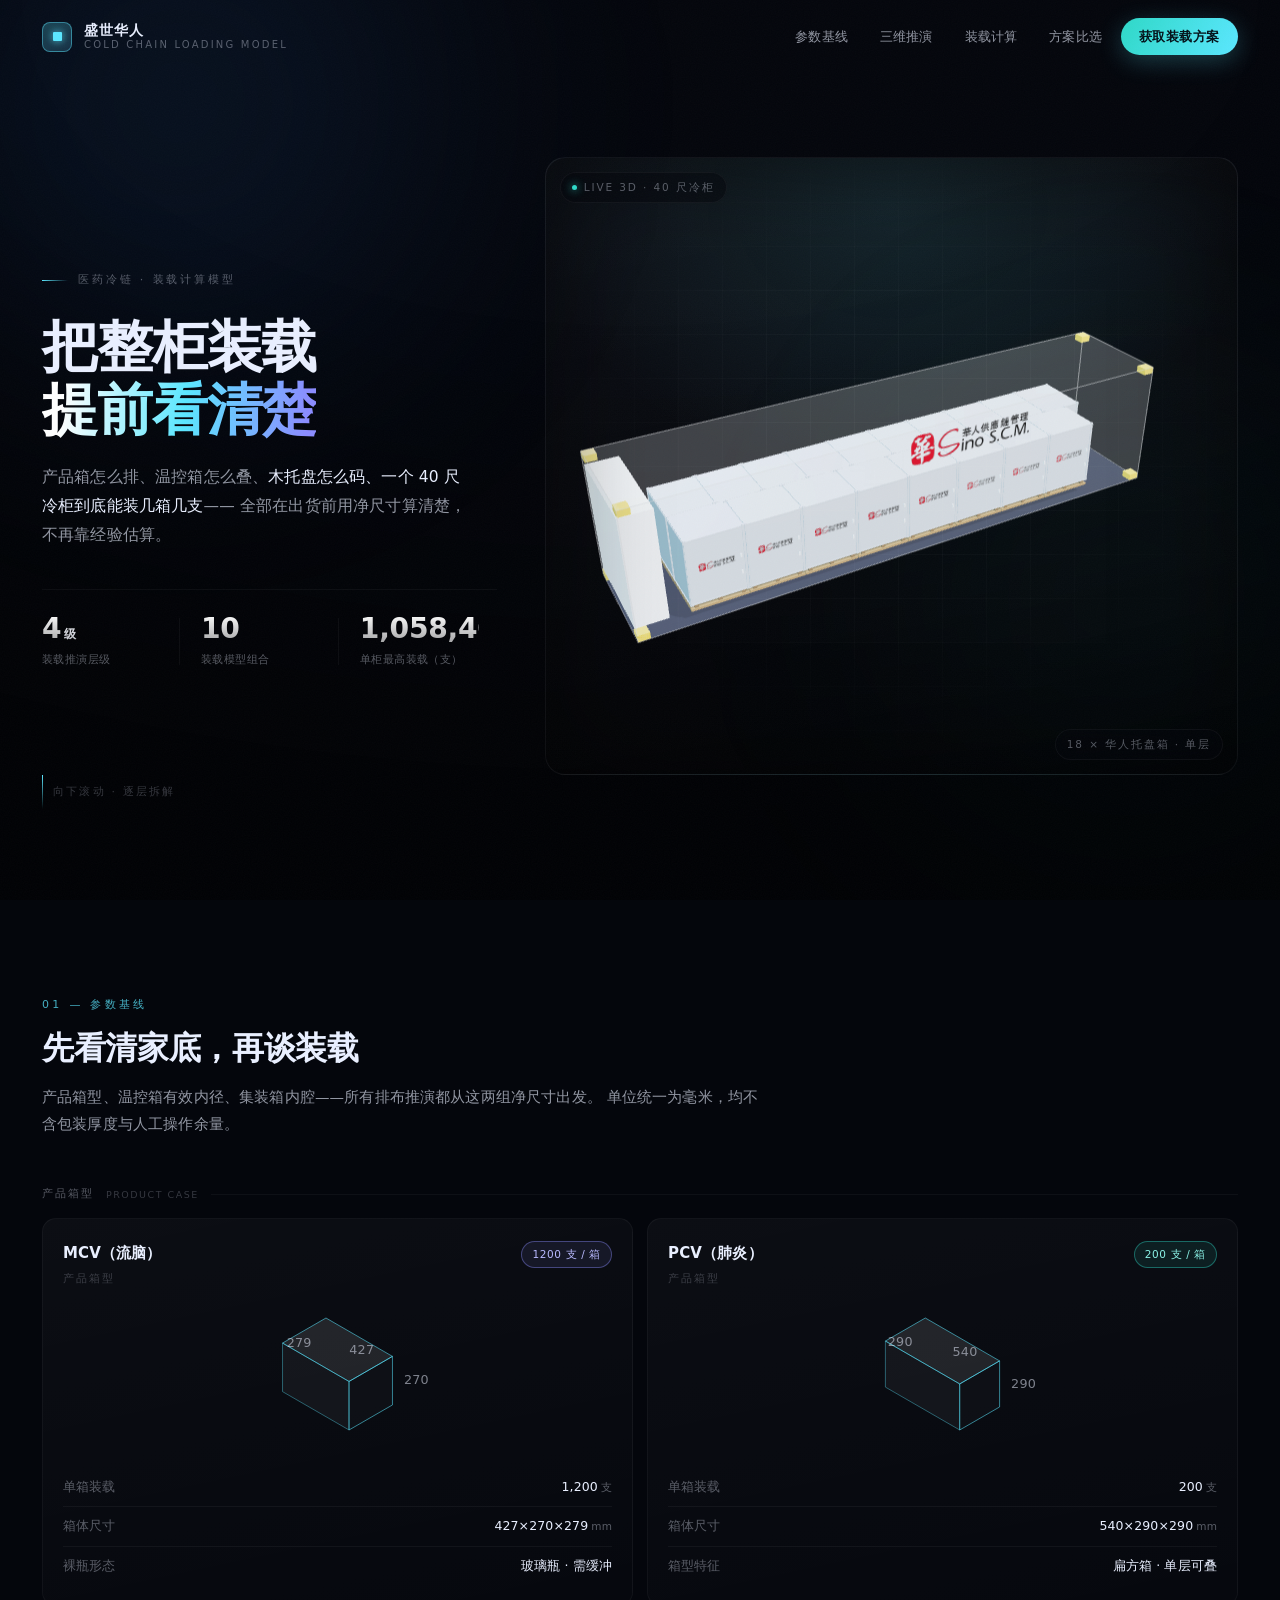
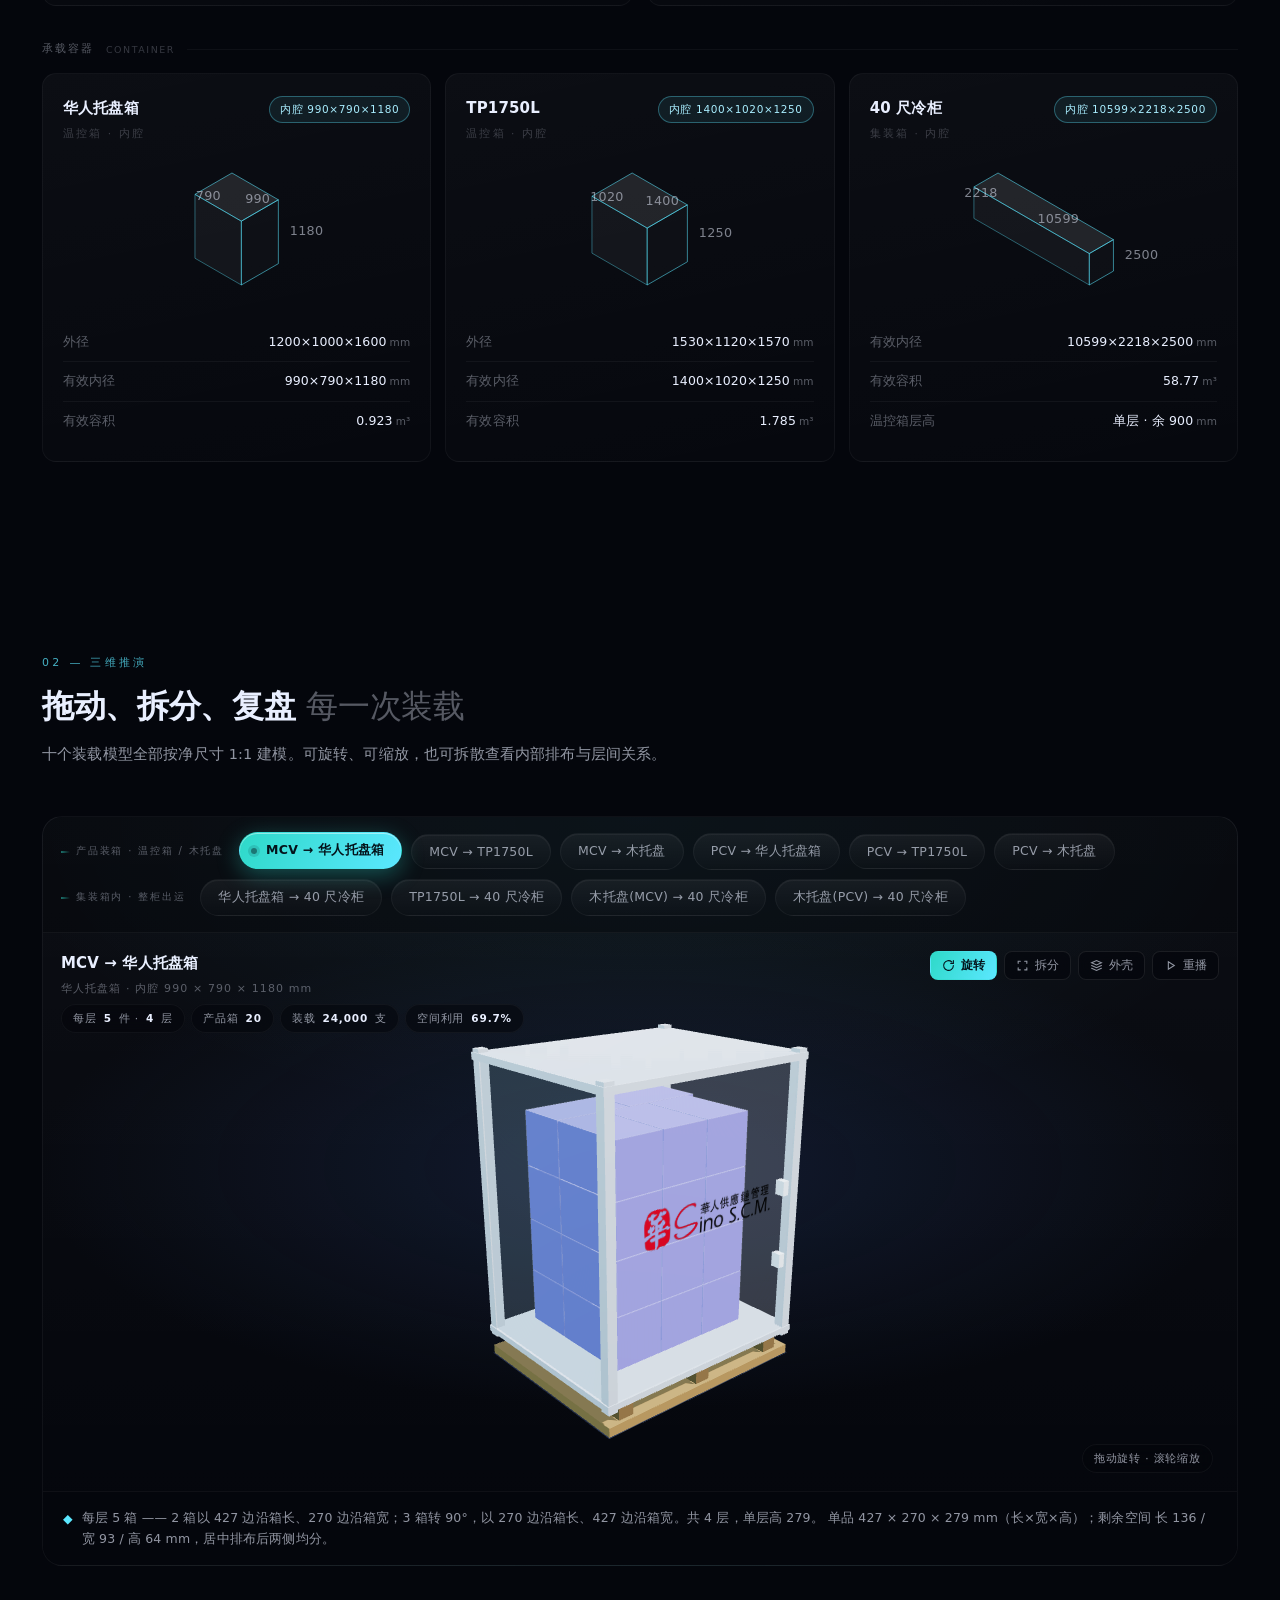
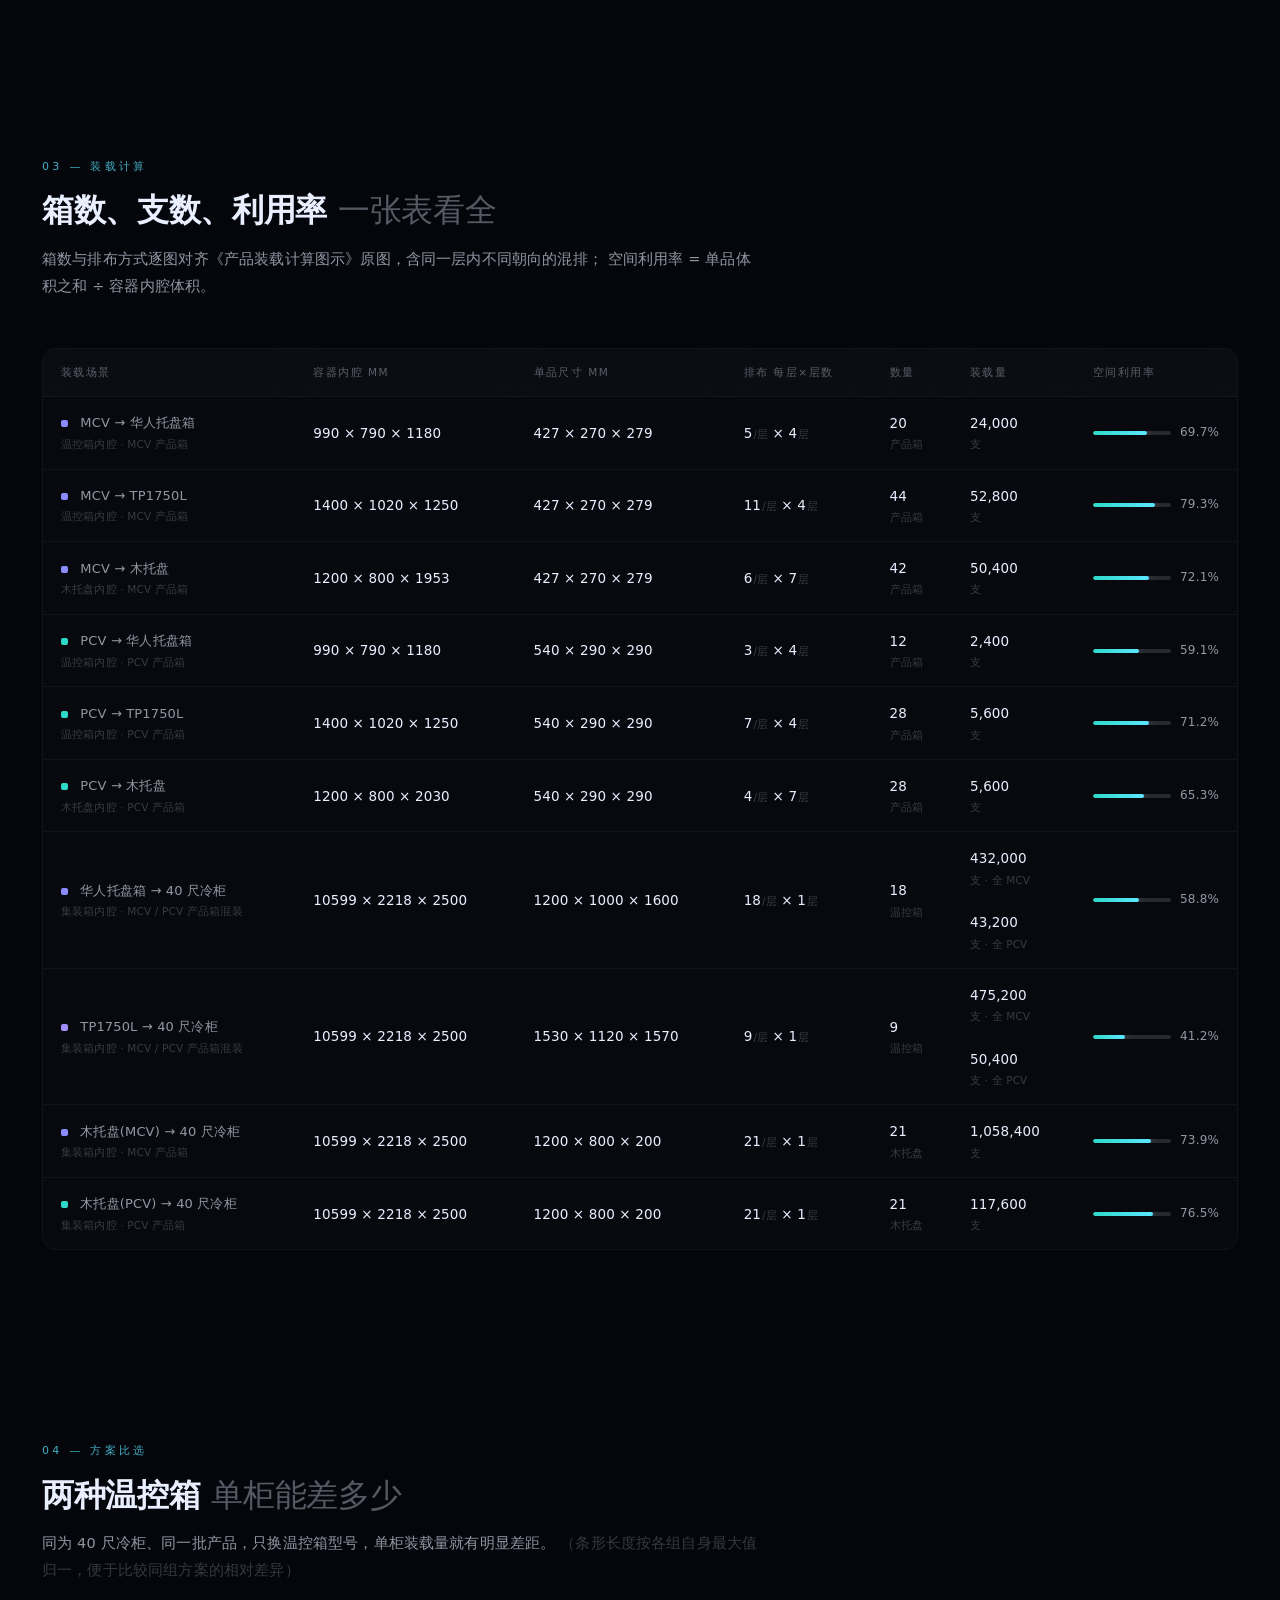
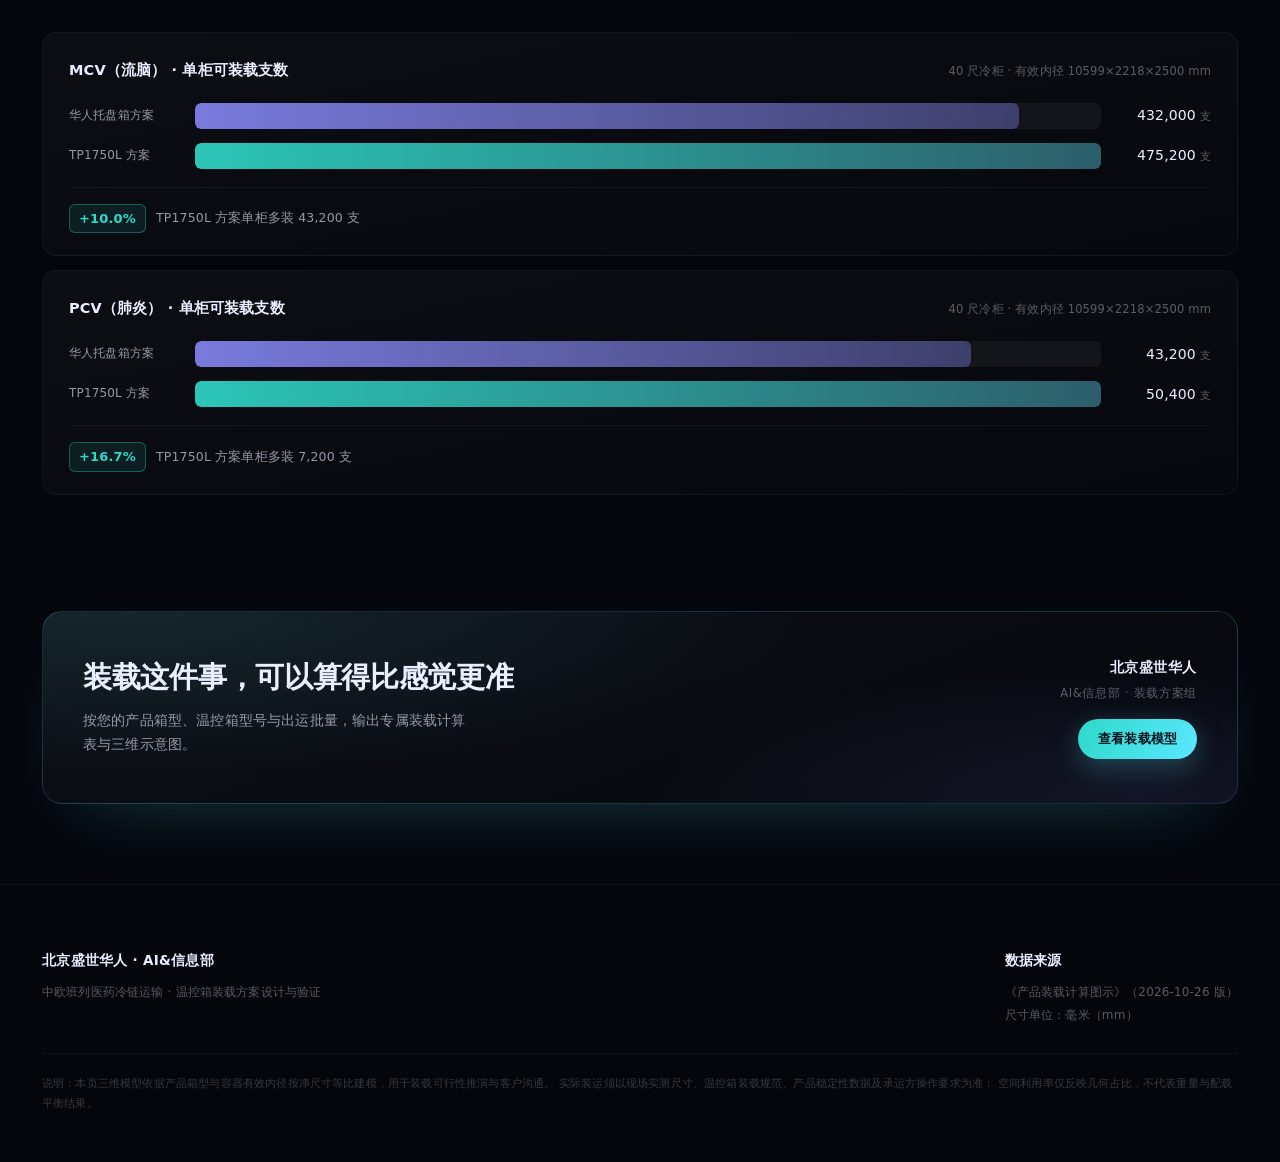
==== commit bd202fb2: "fix(v2): 木托盘(PCV) 整柜改为每托 4 箱/层×7 层、单层 21 托（117,600 支），与 PCV→木托盘 堆码一致" ====
--- a/v2/index.html
+++ b/v2/index.html
@@ -8,7 +8,7 @@
 <title>装载计算可视化 · 医药冷链温控箱 / 木托盘 / 整柜装载方案</title>
 <meta name="description" content="基于产品箱型、温控箱有效内径、木托盘尺寸与 40 尺冷柜内腔的多级装载模型，1:1 三维还原装箱效果，箱数、支数、空间利用率一屏看全。">
 <link rel="icon" href="data:image/svg+xml,%3Csvg xmlns='http://www.w3.org/2000/svg' viewBox='0 0 32 32'%3E%3Crect width='32' height='32' rx='8' fill='%23070B14'/%3E%3Cpath d='M16 6l9 5v10l-9 5-9-5V11z' fill='none' stroke='%235BE7FF' stroke-width='2'/%3E%3C/svg%3E">
-<link rel="stylesheet" href="styles.css?v=v3mobi20261028">
+<link rel="stylesheet" href="styles.css?v=v3p4fix20261028">
 </head>
 <body>
 
@@ -239,7 +239,7 @@
   </div>
 </footer>
 
-<script src="libs/three.min.js?v=v3mobi20261028"></script>
-<script src="app.js?v=v3mobi20261028"></script>
+<script src="libs/three.min.js?v=v3p4fix20261028"></script>
+<script src="app.js?v=v3p4fix20261028"></script>
 </body>
 </html>
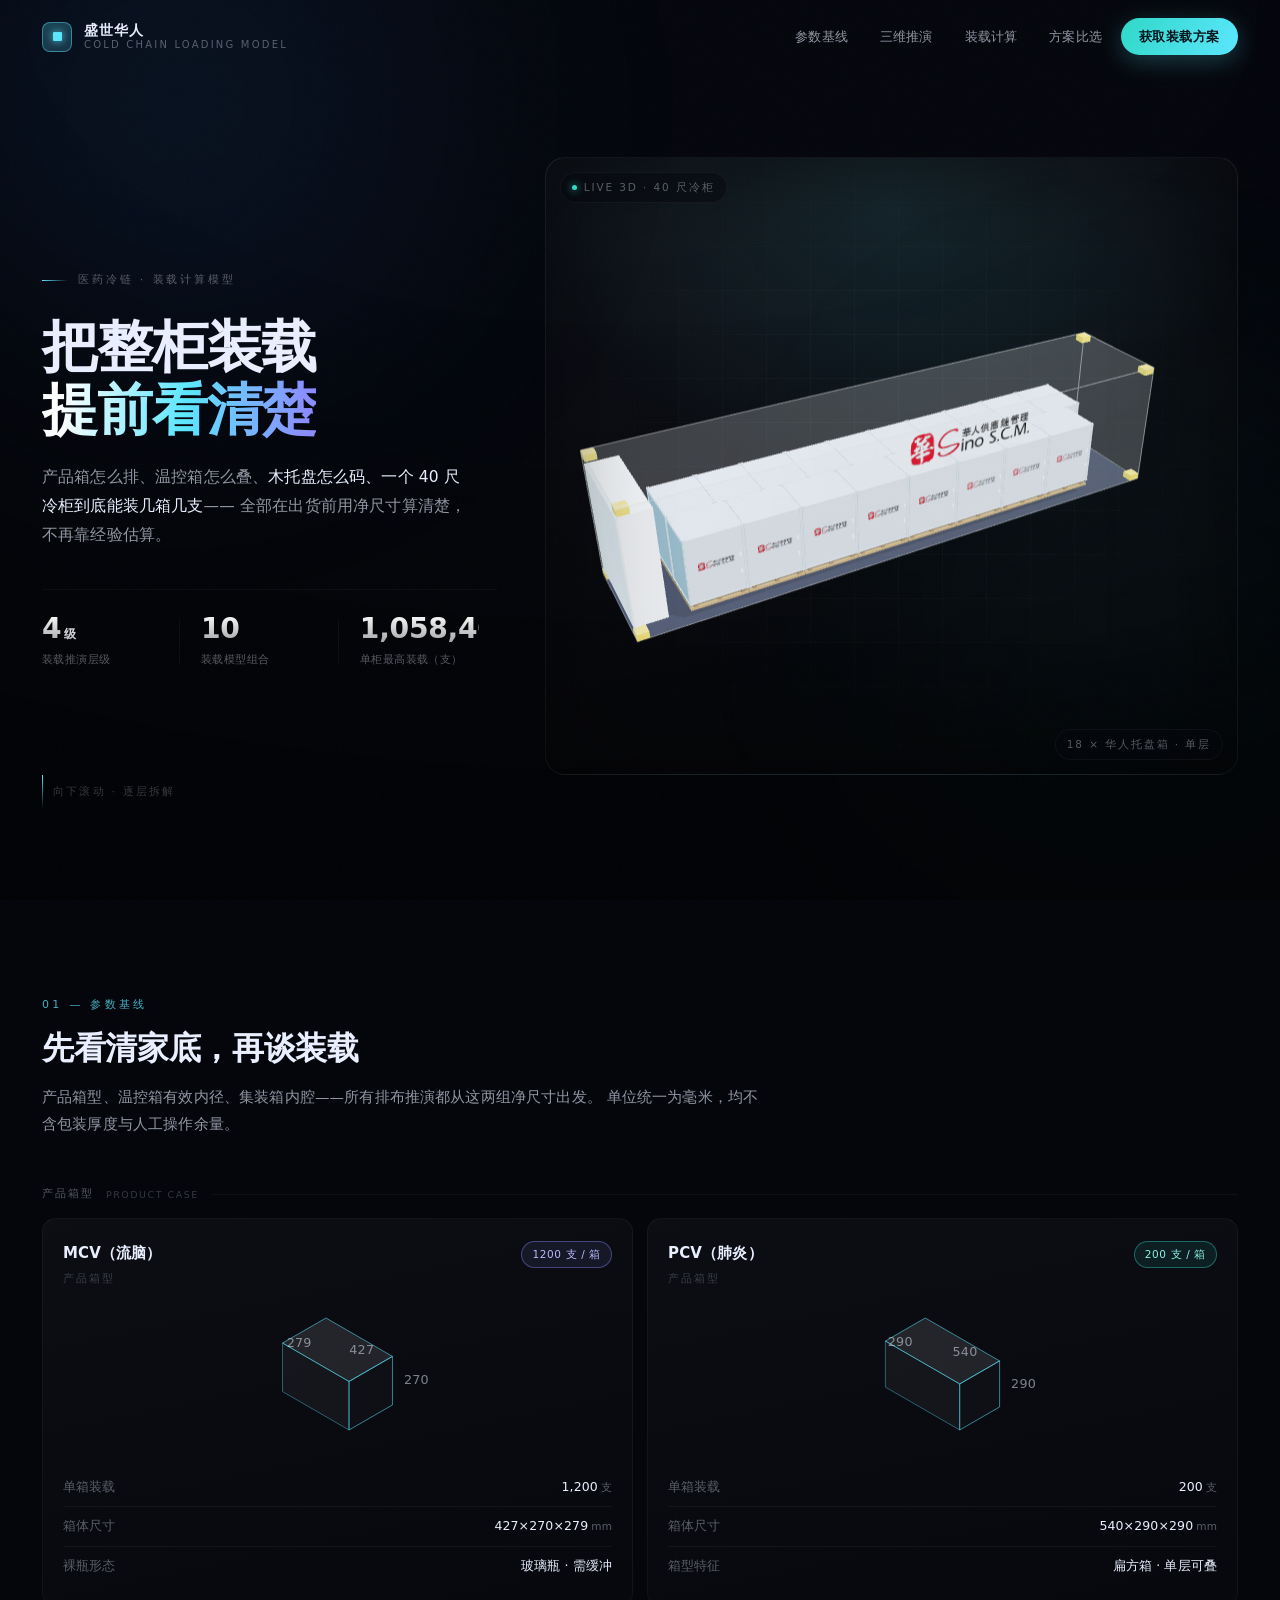
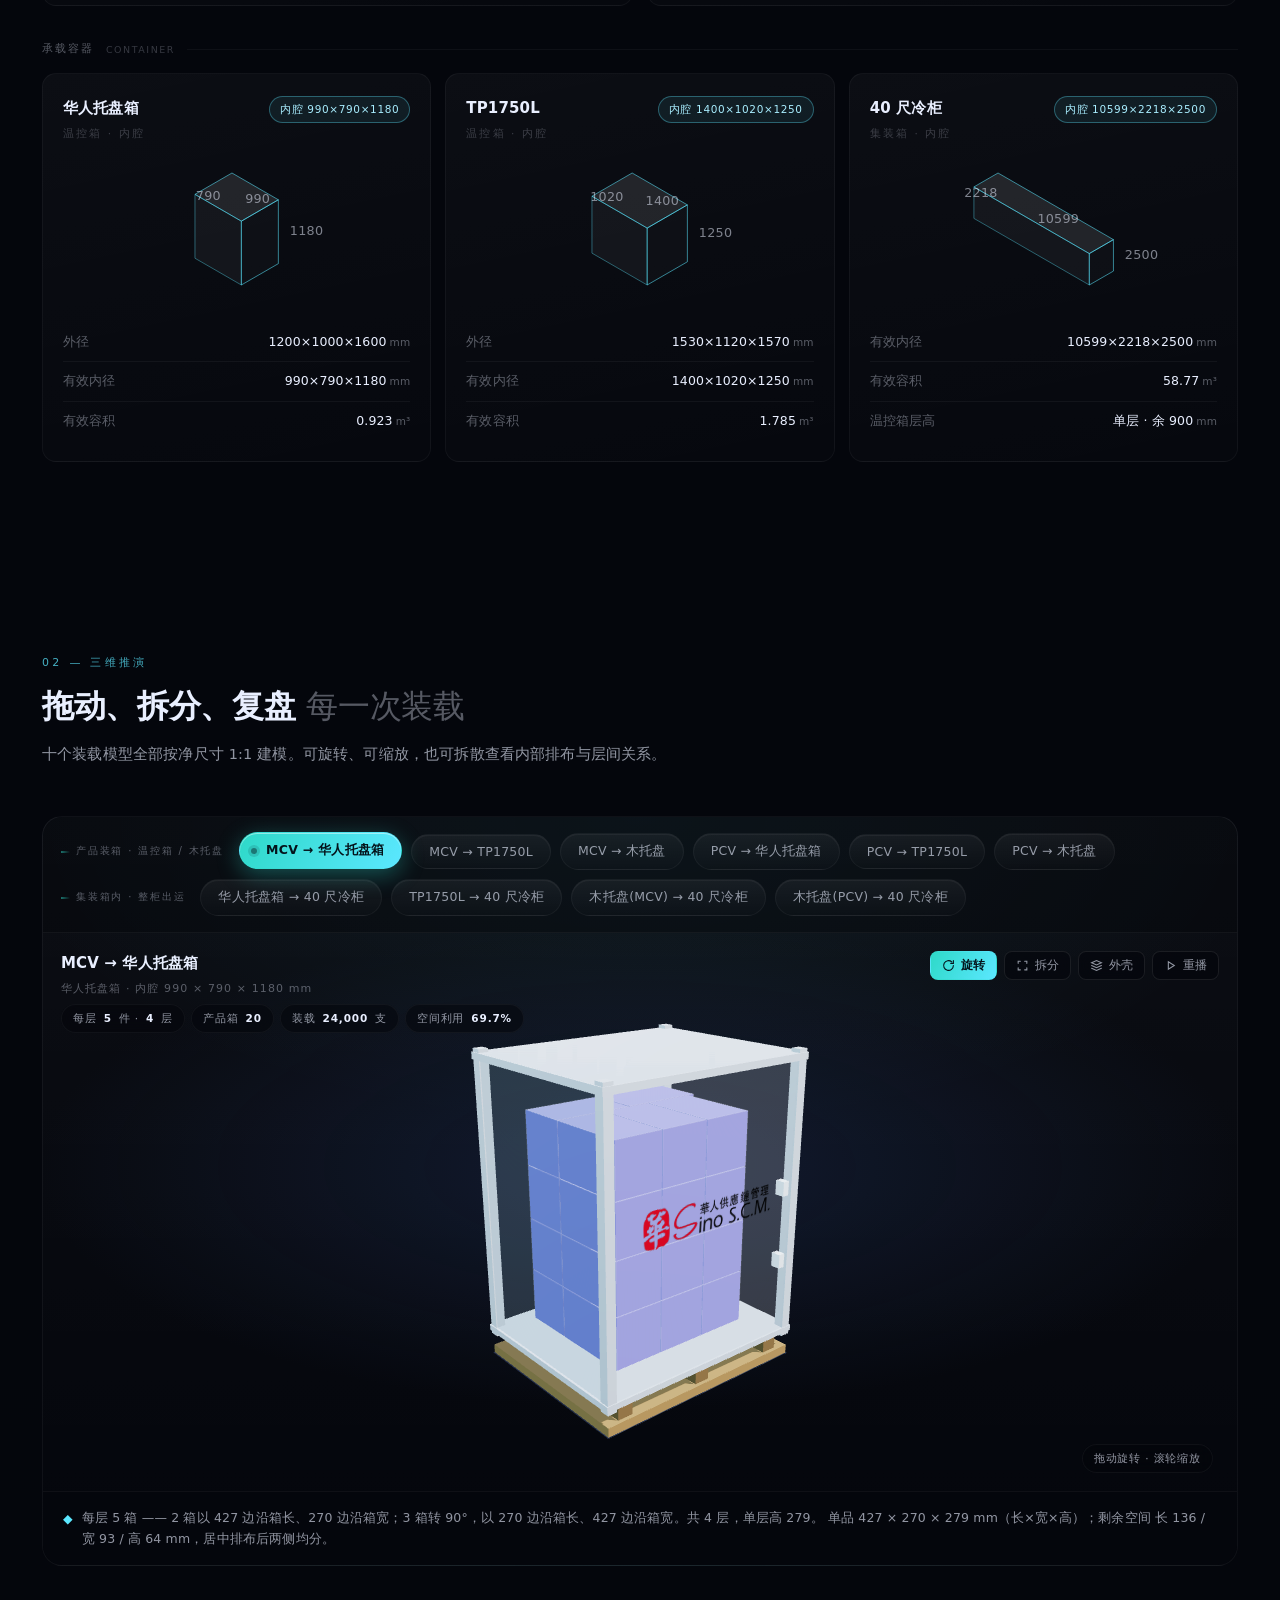
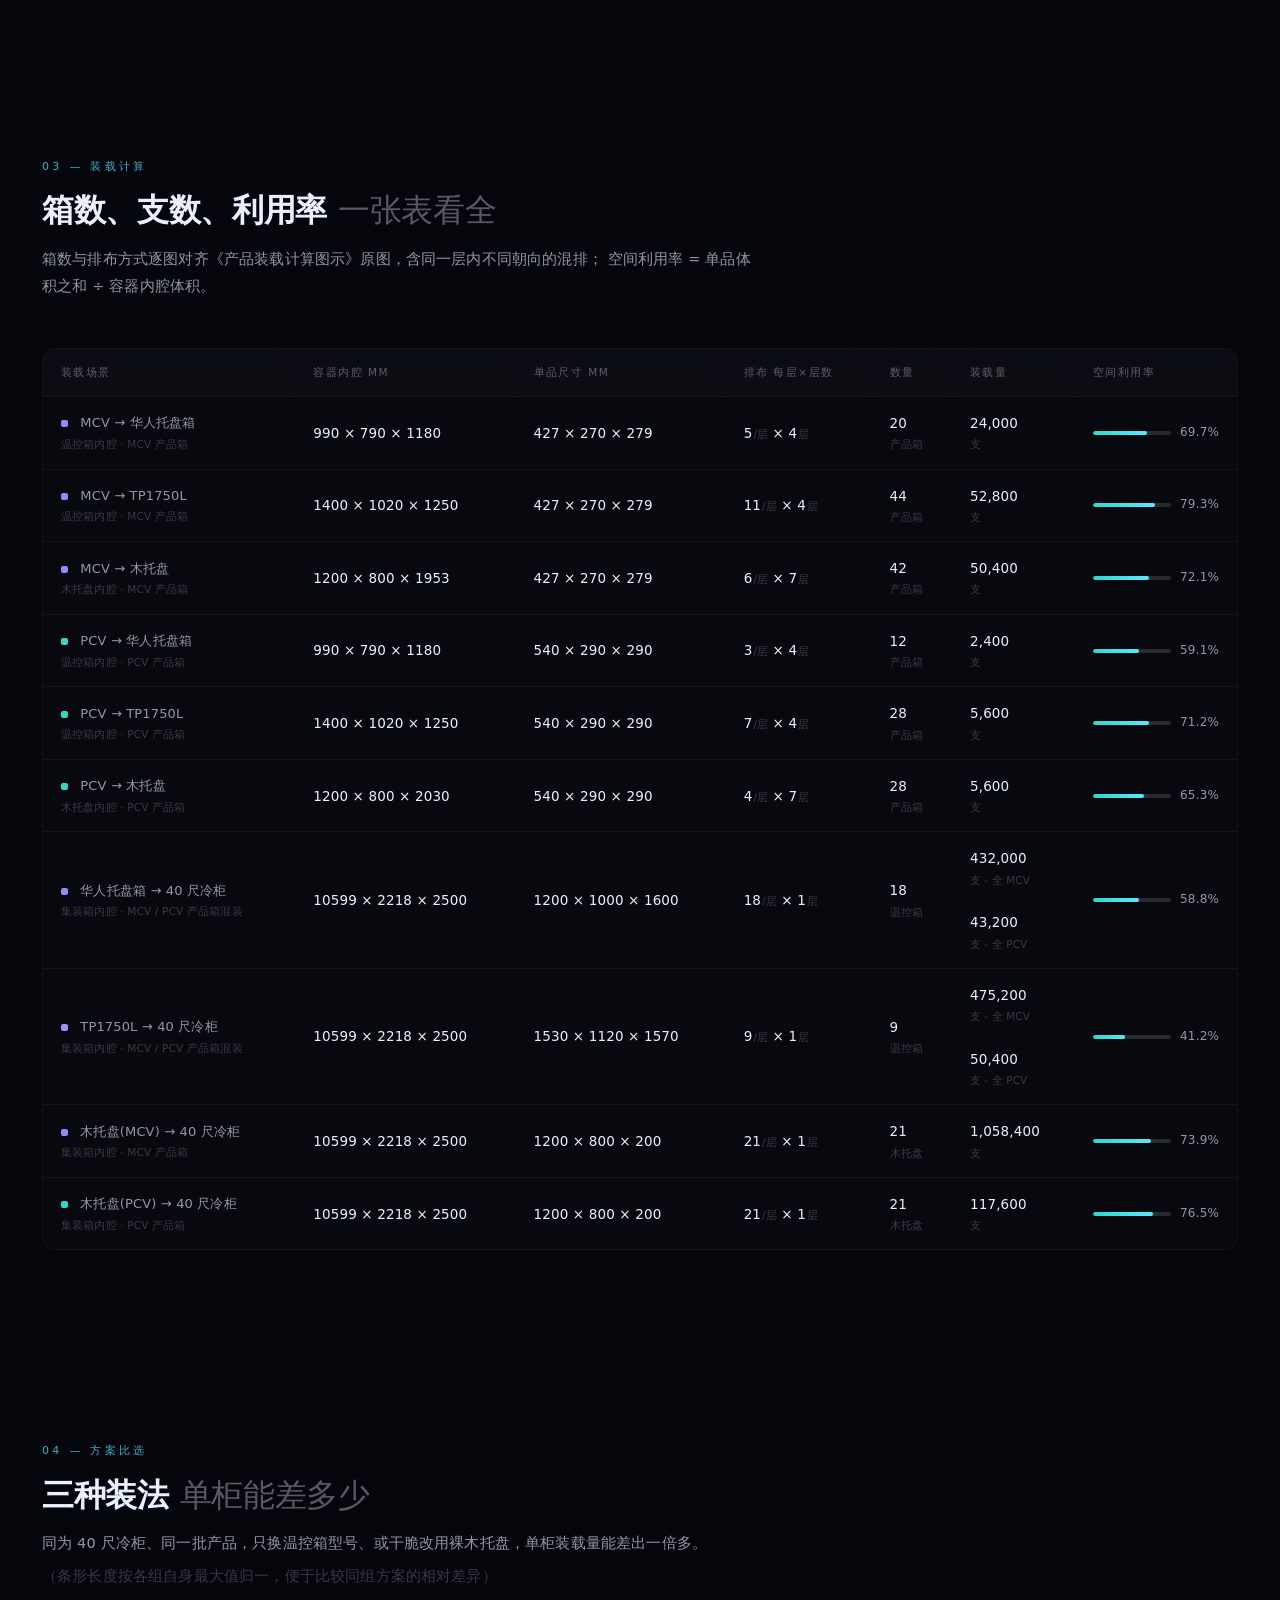
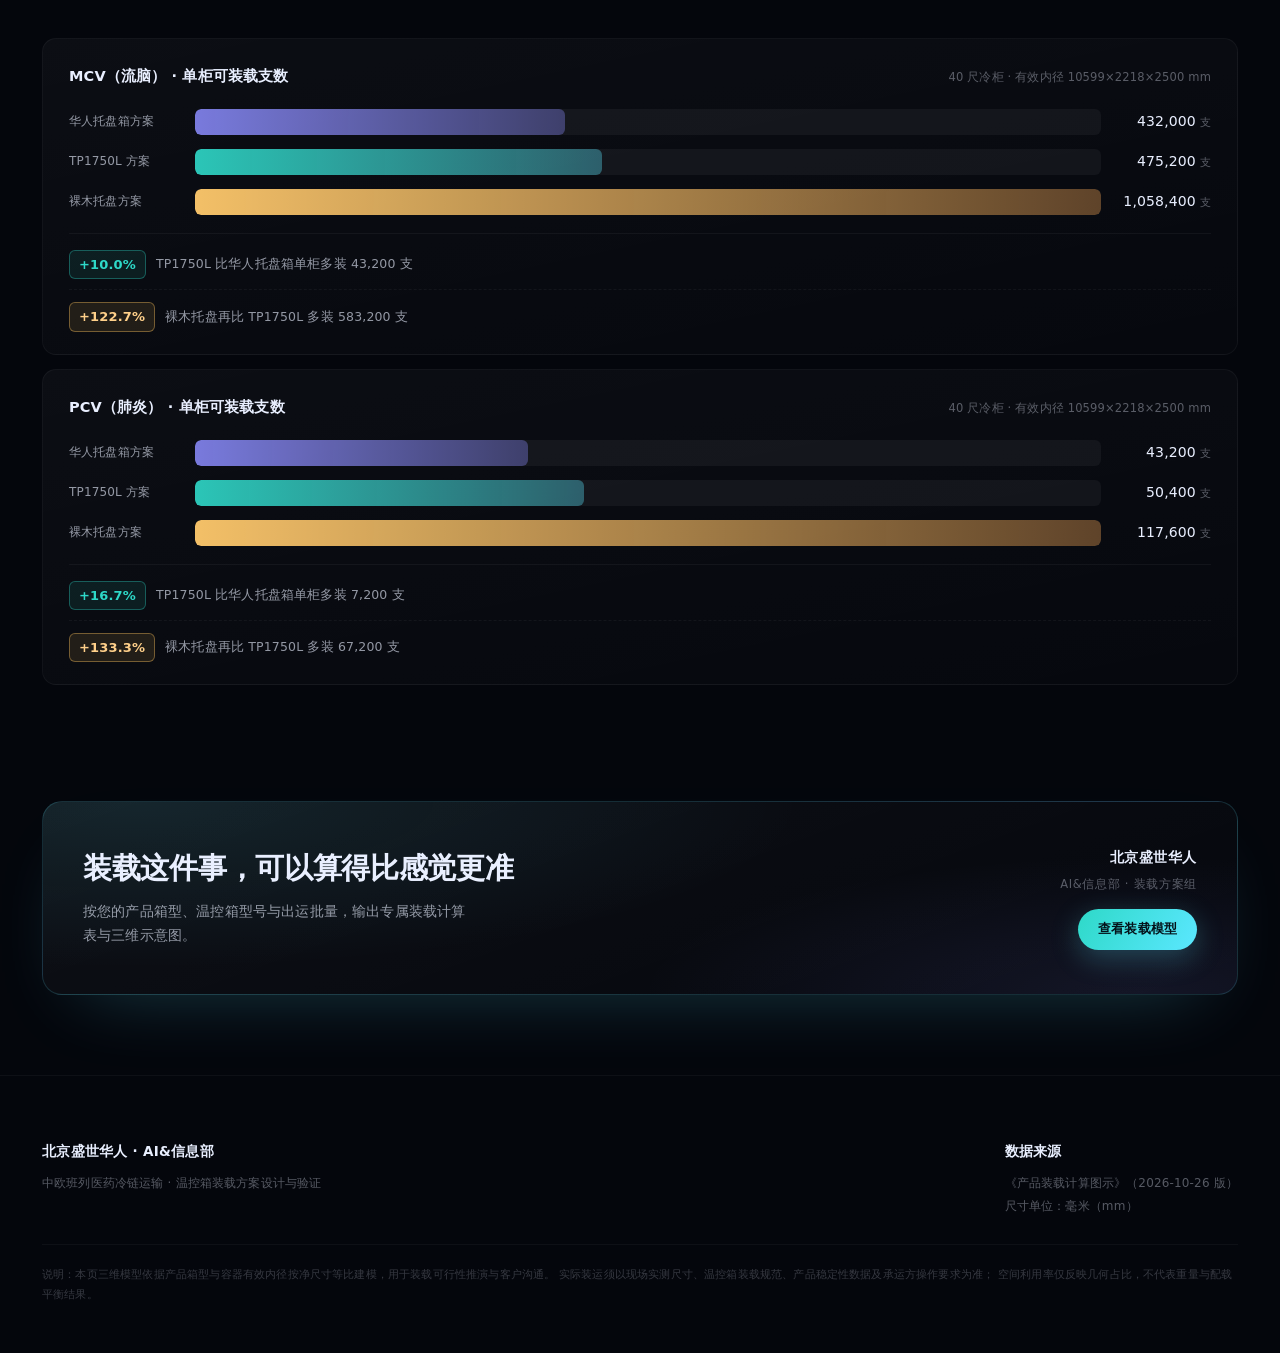
==== commit fccf739d: "feat(v2): 方案比选加入裸木托盘方案第三条（MCV 1,058,400 / PCV 117,600），标题改为三种装法" ====
--- a/v2/index.html
+++ b/v2/index.html
@@ -8,7 +8,7 @@
 <title>装载计算可视化 · 医药冷链温控箱 / 木托盘 / 整柜装载方案</title>
 <meta name="description" content="基于产品箱型、温控箱有效内径、木托盘尺寸与 40 尺冷柜内腔的多级装载模型，1:1 三维还原装箱效果，箱数、支数、空间利用率一屏看全。">
 <link rel="icon" href="data:image/svg+xml,%3Csvg xmlns='http://www.w3.org/2000/svg' viewBox='0 0 32 32'%3E%3Crect width='32' height='32' rx='8' fill='%23070B14'/%3E%3Cpath d='M16 6l9 5v10l-9 5-9-5V11z' fill='none' stroke='%235BE7FF' stroke-width='2'/%3E%3C/svg%3E">
-<link rel="stylesheet" href="styles.css?v=v3p4fix20261028">
+<link rel="stylesheet" href="styles.css?v=v3cmp20261028">
 </head>
 <body>
 
@@ -189,10 +189,10 @@
   <div class="wrap">
     <div class="sec-head reveal">
       <div class="sec-index">04 — 方案比选</div>
-      <h2 class="sec-title">两种温控箱 <em>单柜能差多少</em></h2>
-      <p class="sec-sub">
-        同为 40 尺冷柜、同一批产品，只换温控箱型号，单柜装载量就有明显差距。
-        <span style="color:var(--ink-4)">（条形长度按各组自身最大值归一，便于比较同组方案的相对差异）</span>
+      <h2 class="sec-title">三种装法 <em>单柜能差多少</em></h2>
+      <p class="sec-sub">
+        同为 40 尺冷柜、同一批产品，只换温控箱型号、或干脆改用裸木托盘，单柜装载量能差出一倍多。
+        <span style="display:block;margin-top:6px;color:var(--ink-4)">（条形长度按各组自身最大值归一，便于比较同组方案的相对差异）</span>
       </p>
     </div>
     <div class="compare" id="compare"></div>
@@ -239,7 +239,7 @@
   </div>
 </footer>
 
-<script src="libs/three.min.js?v=v3p4fix20261028"></script>
-<script src="app.js?v=v3p4fix20261028"></script>
+<script src="libs/three.min.js?v=v3cmp20261028"></script>
+<script src="app.js?v=v3cmp20261028"></script>
 </body>
 </html>
--- a/v2/styles.css
+++ b/v2/styles.css
@@ -479,6 +479,8 @@
 }
 .bar-fill.a { background:linear-gradient(90deg,rgba(139,140,255,.85),rgba(139,140,255,.35)); }
 .bar-fill.b { background:linear-gradient(90deg,rgba(46,217,200,.9),rgba(91,231,255,.35)); }
+/* 裸木托盘：暖金，整组里最长的那根，视觉上直接点出「最优解」 */
+.bar-fill.c { background:linear-gradient(90deg,rgba(255,201,108,.95),rgba(255,166,74,.32)); }
 .bar-val {
   font-family:"DIN Alternate",system-ui,sans-serif; font-size:14px; font-variant-numeric:tabular-nums;
   color:var(--ink); min-width:96px; text-align:right; letter-spacing:.01em;
@@ -493,6 +495,10 @@
   color:var(--mint); font-variant-numeric:tabular-nums;
   padding:3px 9px; border-radius:6px; border:1px solid rgba(46,217,200,.34); background:rgba(46,217,200,.09);
 }
+.delta.warm {
+  color:#FFD08A; border-color:rgba(255,196,92,.38); background:rgba(255,196,92,.10);
+}
+.cmp-foot-2 { margin-top:10px; padding-top:12px; border-top-style:dashed; }
 
 /* ---------- Footer ---------- */
 .footer { padding:64px 0 48px; border-top:1px solid var(--line-soft); margin-top:40px; position:relative; z-index:2; }
